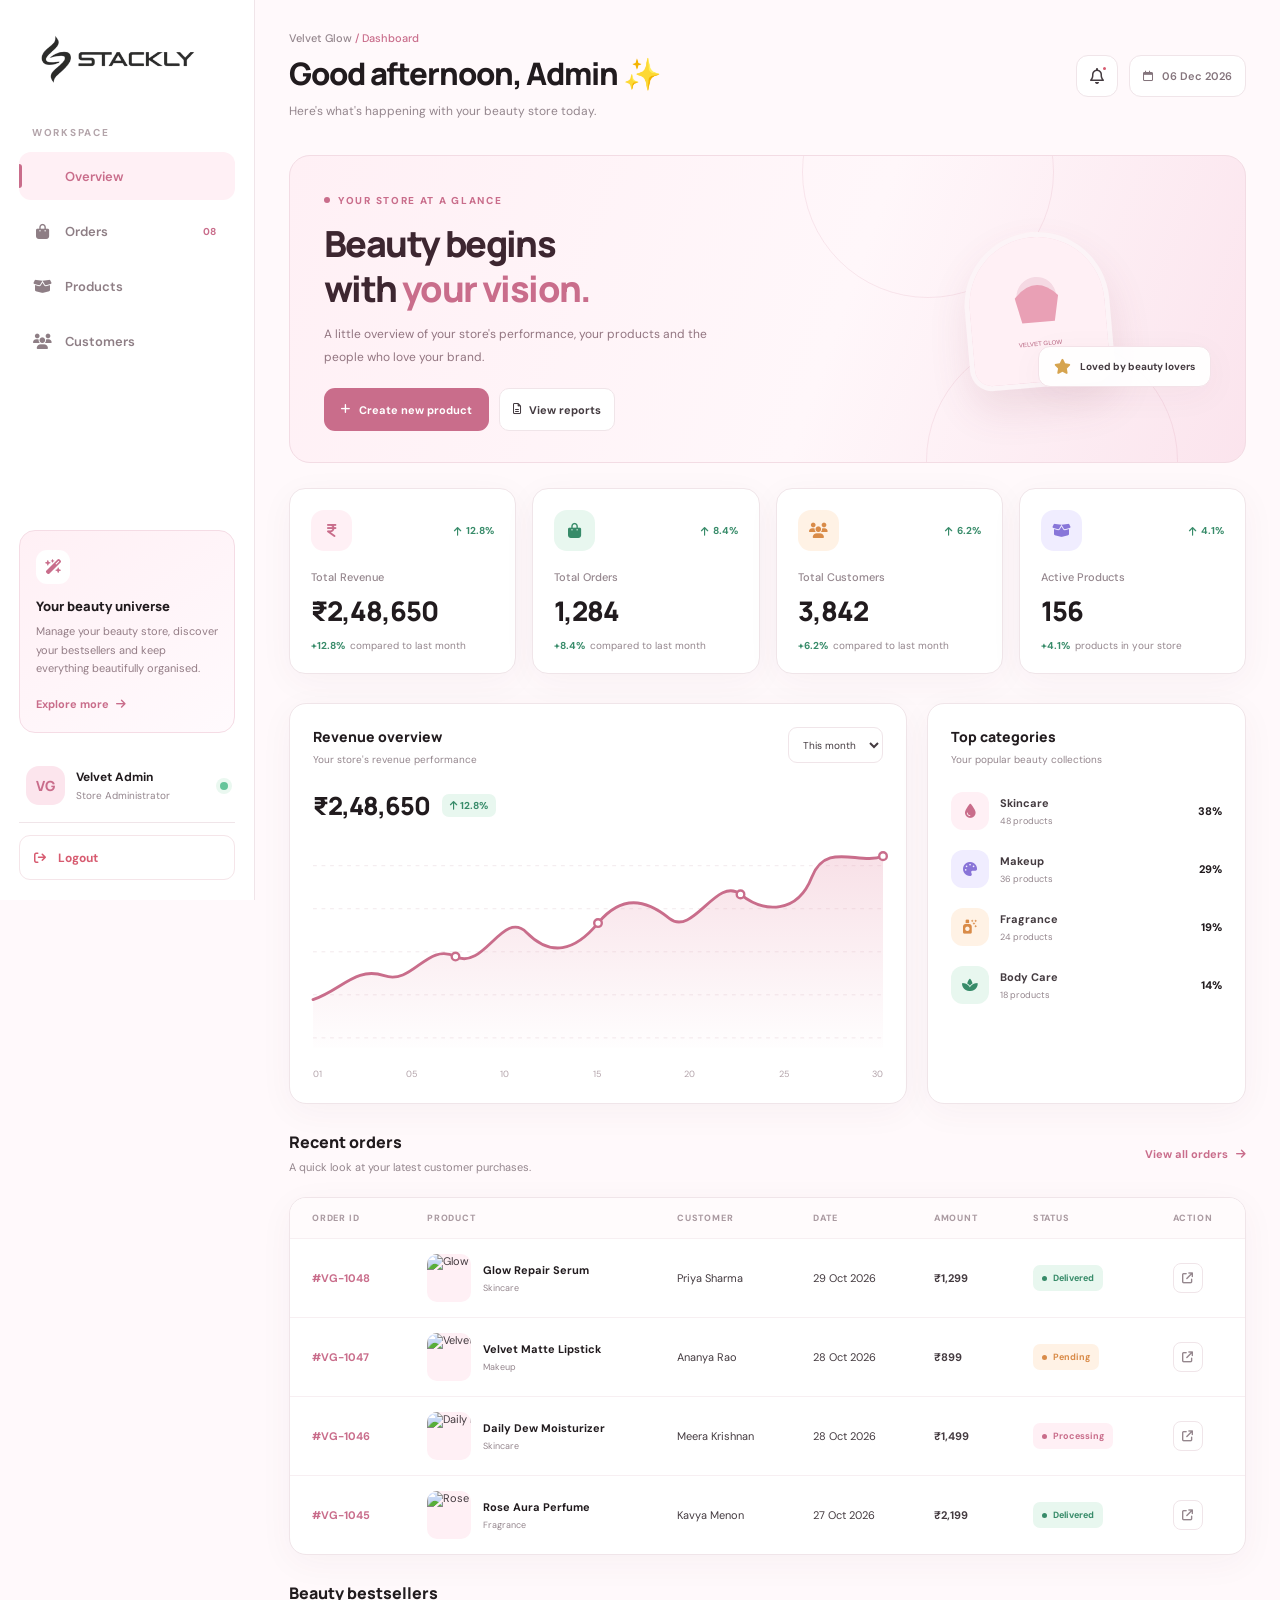
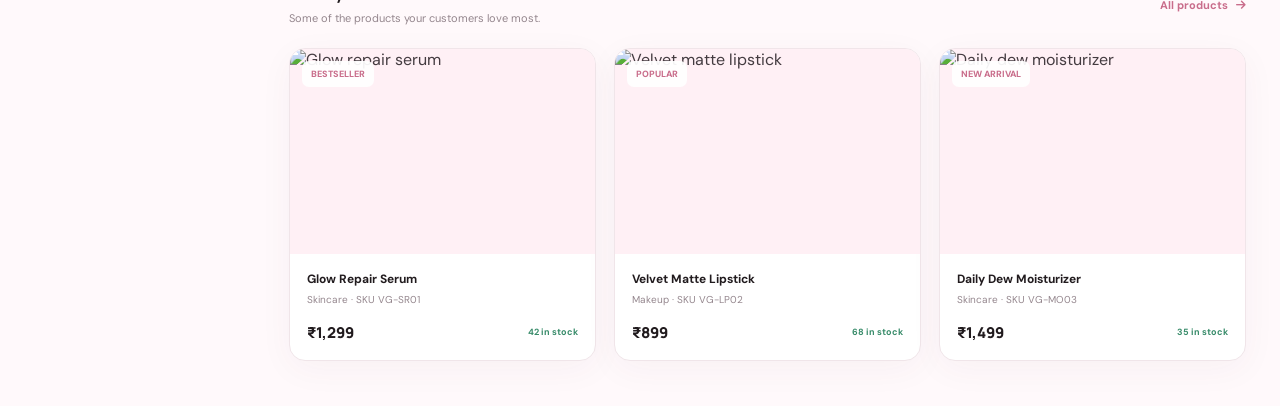
==== Admin-dashboard.html @ 03ae6c03 "add" ====
<!DOCTYPE html>
<html lang="en">
<head>
    <meta charset="UTF-8">
    <meta name="viewport" content="width=device-width, initial-scale=1.0">

    <title>Admin-Dashboard</title>

    <link rel="preconnect" href="https://fonts.googleapis.com">
    <link rel="preconnect" href="https://fonts.gstatic.com" crossorigin>

    <link href="https://fonts.googleapis.com/css2?family=DM+Sans:wght@400;500;600;700&family=Manrope:wght@400;500;600;700;800&display=swap" rel="stylesheet">

    <link rel="stylesheet"
          href="https://cdnjs.cloudflare.com/ajax/libs/font-awesome/6.7.2/css/all.min.css">

    <style>
        /* ========================================
           VELVET GLOW — ADMIN DASHBOARD
           Single File: HTML + CSS + JavaScript
        ======================================== */

        :root {
            --pink: #e9a0b5;
            --pink-dark: #c96d8b;
            --pink-light: #fff0f5;
            --pink-soft: #fce5ed;

            --black: #211b1e;
            --text: #443b40;
            --muted: #94868d;

            --white: #ffffff;
            --background: #fff9fb;
            --border: #f0e5e9;

            --green: #378b69;
            --green-light: #e8f7ef;

            --orange: #d98b48;
            --orange-light: #fff2e5;

            --red: #d75b70;
            --red-light: #fff0f2;

            --sidebar-width: 255px;

            --shadow:
                0 8px 35px rgba(92, 45, 63, 0.045);
        }

        * {
            margin: 0;
            padding: 0;
            box-sizing: border-box;
        }

        html {
            scroll-behavior: smooth;
        }

        body {
            font-family: "DM Sans", sans-serif;
            color: var(--text);
            background: var(--background);
            min-height: 100vh;
        }

        button,
        input,
        select {
            font: inherit;
        }

        button {
            cursor: pointer;
        }

        a {
            color: inherit;
            text-decoration: none;
        }

        button:focus-visible,
        a:focus-visible,
        input:focus-visible,
        select:focus-visible {
            outline: 2px solid var(--pink-dark);
            outline-offset: 3px;
        }

        img {
            max-width: 100%;
            display: block;
        }

        /* ========================================
           APP LAYOUT
        ======================================== */

        .app {
            min-height: 100vh;
        }

        /* ========================================
           SIDEBAR
        ======================================== */

        .sidebar {
            position: fixed;
            inset: 0 auto 0 0;

            width: var(--sidebar-width);

            background: var(--white);
            border-right: 1px solid var(--border);

            display: flex;
            flex-direction: column;

            padding: 29px 19px 20px;

            z-index: 100;

            transition: transform 0.3s ease;
        }

        .brand {
            display: flex;
            align-items: center;
            gap: 12px;

            padding: 0 9px;
            margin-bottom: 37px;
        }

        .brand-mark {
            width: 44px;
            height: 44px;

            display: grid;
            place-items: center;

            border-radius: 15px;

            background: var(--pink-light);
            color: var(--pink-dark);

            font-family: "Manrope", sans-serif;
            font-size: 27px;
            font-weight: 800;

            flex-shrink: 0;
        }

        .brand-name {
            display: block;

            color: var(--black);

            font-family: "Manrope", sans-serif;
            font-size: 16px;
            font-weight: 800;
            letter-spacing: 1.2px;
        }

        .brand-sub {
            display: block;

            margin-top: 4px;

            color: var(--muted);

            font-size: 9px;
            font-weight: 700;
            letter-spacing: 2.1px;
        }

        .sidebar-label {
            padding: 0 13px;
            margin-bottom: 13px;

            color: #b3a4aa;

            font-size: 10px;
            font-weight: 700;
            letter-spacing: 1.7px;
            text-transform: uppercase;
        }

        .sidebar-nav {
            display: flex;
            flex-direction: column;
            gap: 7px;
        }

        .nav-item {
            position: relative;

            width: 100%;
            min-height: 48px;

            display: flex;
            align-items: center;
            gap: 13px;

            padding: 0 14px;

            border: 0;
            border-radius: 12px;

            background: transparent;
            color: #8e7e85;

            text-align: left;
            font-size: 13px;
            font-weight: 600;

            transition:
                background 0.2s ease,
                color 0.2s ease,
                transform 0.2s ease;
        }

        .nav-item i {
            width: 19px;
            text-align: center;
            font-size: 15px;
        }

        .nav-item:hover {
            background: #fff7fa;
            color: var(--pink-dark);
        }

        .nav-item.active {
            background: var(--pink-light);
            color: var(--pink-dark);
        }

        .nav-item.active::before {
            content: "";

            position: absolute;
            left: 0;
            top: 12px;
            bottom: 12px;

            width: 3px;
            border-radius: 0 4px 4px 0;

            background: var(--pink-dark);
        }

        .nav-count {
            margin-left: auto;

            min-width: 23px;
            height: 23px;

            display: grid;
            place-items: center;

            border-radius: 7px;

            background: var(--white);
            color: var(--pink-dark);

            font-size: 10px;
            font-weight: 700;
        }

        .sidebar-divider {
            height: 1px;
            background: var(--border);

            margin: 22px 4px;
        }

        .sidebar-spacer {
            flex: 1;
            min-height: 25px;
        }

        .sidebar-promo {
            position: relative;
            overflow: hidden;

            padding: 19px 16px;

            border: 1px solid #f5dce5;
            border-radius: 16px;

            background:
                linear-gradient(145deg, #fff0f5, #fffafd);
        }

        .promo-icon {
            width: 34px;
            height: 34px;

            display: grid;
            place-items: center;

            margin-bottom: 13px;

            border-radius: 11px;

            background: var(--white);
            color: var(--pink-dark);

            font-size: 15px;
        }

        .sidebar-promo h3 {
            margin-bottom: 7px;

            color: var(--black);

            font-family: "Manrope", sans-serif;
            font-size: 13px;
            font-weight: 800;
        }

        .sidebar-promo p {
            margin-bottom: 14px;

            color: #947d86;

            font-size: 11px;
            line-height: 1.7;
        }

        .promo-link {
            display: inline-flex;
            align-items: center;
            gap: 7px;

            border: 0;
            background: transparent;

            color: var(--pink-dark);

            font-size: 11px;
            font-weight: 700;
        }

        .sidebar-bottom {
            padding-top: 18px;
        }

        .sidebar-user {
            display: flex;
            align-items: center;
            gap: 11px;

            padding: 15px 7px 17px;

            border-bottom: 1px solid var(--border);
            margin-bottom: 12px;
        }

        .avatar {
            width: 39px;
            height: 39px;

            display: grid;
            place-items: center;

            border-radius: 13px;

            background: var(--pink-soft);
            color: var(--pink-dark);

            font-family: "Manrope", sans-serif;
            font-size: 14px;
            font-weight: 800;

            flex-shrink: 0;
        }

        .user-info {
            min-width: 0;
        }

        .user-info strong {
            display: block;

            color: var(--black);

            font-size: 12px;
            font-weight: 700;
        }

        .user-info span {
            display: block;

            margin-top: 4px;

            color: var(--muted);
            font-size: 10px;
        }

        .user-status {
            width: 8px;
            height: 8px;

            margin-left: auto;

            border-radius: 50%;
            background: #65c49a;

            box-shadow: 0 0 0 4px #eaf8f0;
        }

        .logout-button {
            width: 100%;
            min-height: 45px;

            display: flex;
            align-items: center;
            gap: 12px;

            padding: 0 14px;

            border: 1px solid #f5e5e9;
            border-radius: 11px;

            background: var(--white);
            color: var(--red);

            font-size: 12px;
            font-weight: 700;

            transition: 0.2s ease;
        }

        .logout-button:hover {
            background: var(--red-light);
            border-color: #f4d5dd;
        }

        /* ========================================
           MAIN CONTENT
        ======================================== */

        .main {
            min-height: 100vh;
            margin-left: var(--sidebar-width);
            padding: 31px 34px 45px;
        }

        .topbar {
            display: flex;
            align-items: center;
            justify-content: space-between;
            gap: 20px;

            margin-bottom: 34px;
        }

        .topbar-left {
            display: flex;
            align-items: center;
            gap: 14px;
        }

        .mobile-menu-button {
            width: 41px;
            height: 41px;

            display: none;
            place-items: center;

            border: 1px solid var(--border);
            border-radius: 12px;

            background: var(--white);
            color: var(--black);
        }

        .breadcrumb {
            margin-bottom: 7px;

            color: var(--muted);

            font-size: 11px;
            font-weight: 500;
        }

        .breadcrumb span {
            color: var(--pink-dark);
        }

        .page-title {
            color: var(--black);

            font-family: "Manrope", sans-serif;
            font-size: clamp(23px, 2.5vw, 31px);
            font-weight: 800;
            letter-spacing: -1.1px;
        }

        .page-subtitle {
            margin-top: 7px;

            color: var(--muted);
            font-size: 12px;
            line-height: 1.7;
        }

        .topbar-actions {
            display: flex;
            align-items: center;
            gap: 11px;
        }

        .icon-button {
            position: relative;

            width: 42px;
            height: 42px;

            display: grid;
            place-items: center;

            border: 1px solid var(--border);
            border-radius: 12px;

            background: var(--white);
            color: var(--text);

            transition: 0.2s ease;
        }

        .icon-button:hover {
            border-color: var(--pink);
            color: var(--pink-dark);
        }

        .notification-dot {
            position: absolute;
            top: 9px;
            right: 9px;

            width: 7px;
            height: 7px;

            border: 2px solid var(--white);
            border-radius: 50%;

            background: var(--red);
        }

        .date-pill {
            min-height: 42px;

            display: flex;
            align-items: center;
            gap: 9px;

            padding: 0 13px;

            border: 1px solid var(--border);
            border-radius: 12px;

            background: var(--white);

            color: #84747c;
            font-size: 11px;
            font-weight: 600;
        }

        /* ========================================
           GENERIC COMPONENTS
        ======================================== */

        .section {
            display: none;
            animation: sectionEnter 0.3s ease;
        }

        .section.active {
            display: block;
        }

        @keyframes sectionEnter {
            from {
                opacity: 0;
                transform: translateY(8px);
            }

            to {
                opacity: 1;
                transform: translateY(0);
            }
        }

        .section-heading {
            display: flex;
            align-items: center;
            justify-content: space-between;
            gap: 15px;

            margin-bottom: 20px;
        }

        .section-heading h2 {
            color: var(--black);

            font-family: "Manrope", sans-serif;
            font-size: 16px;
            font-weight: 800;
        }

        .section-heading p {
            margin-top: 5px;

            color: var(--muted);
            font-size: 11px;
            line-height: 1.7;
        }

        .text-link {
            display: inline-flex;
            align-items: center;
            gap: 8px;

            padding: 8px 0;

            border: 0;
            background: transparent;

            color: var(--pink-dark);
            font-size: 11px;
            font-weight: 700;
        }

        .primary-button {
            min-height: 43px;

            display: inline-flex;
            align-items: center;
            justify-content: center;
            gap: 9px;

            padding: 0 17px;

            border: 0;
            border-radius: 11px;

            background: var(--pink-dark);
            color: var(--white);

            font-size: 11px;
            font-weight: 700;

            transition: 0.2s ease;
        }

        .primary-button:hover {
            background: #b95879;
            transform: translateY(-1px);
        }

        .secondary-button {
            min-height: 40px;

            display: inline-flex;
            align-items: center;
            justify-content: center;
            gap: 8px;

            padding: 0 13px;

            border: 1px solid var(--border);
            border-radius: 10px;

            background: var(--white);
            color: var(--text);

            font-size: 11px;
            font-weight: 700;
        }

        .secondary-button:hover {
            border-color: var(--pink);
            color: var(--pink-dark);
        }

        .card {
            min-width: 0;

            border: 1px solid var(--border);
            border-radius: 17px;

            background: var(--white);
            box-shadow: var(--shadow);
        }

        .card-padding {
            padding: 22px;
        }

        /* ========================================
           DASHBOARD WELCOME BANNER
        ======================================== */

        .welcome-banner {
            position: relative;
            overflow: hidden;

            display: grid;
            grid-template-columns: 1.2fr 0.8fr;
            align-items: center;
            gap: 20px;

            min-height: 220px;

            padding: 31px 34px;

            border: 1px solid #f3dce4;
            border-radius: 21px;

            background:
                linear-gradient(110deg, #fff0f5 0%, #fff7fa 57%, #fbe4ed 100%);

            margin-bottom: 25px;
        }

        .welcome-banner::before {
            content: "";

            position: absolute;
            top: -110px;
            right: 20%;

            width: 250px;
            height: 250px;

            border: 1px solid rgba(201, 109, 139, 0.13);
            border-radius: 50%;

            pointer-events: none;
        }

        .welcome-banner::after {
            content: "";

            position: absolute;
            bottom: -125px;
            right: 7%;

            width: 250px;
            height: 250px;

            border: 1px solid rgba(201, 109, 139, 0.13);
            border-radius: 50%;

            pointer-events: none;
        }

        .welcome-content {
            position: relative;
            z-index: 2;
        }

        .eyebrow {
            display: inline-flex;
            align-items: center;
            gap: 8px;

            margin-bottom: 14px;

            color: var(--pink-dark);

            font-size: 10px;
            font-weight: 800;
            letter-spacing: 1.7px;
            text-transform: uppercase;
        }

        .eyebrow-dot {
            width: 6px;
            height: 6px;

            border-radius: 50%;
            background: var(--pink-dark);
        }

        .welcome-content h2 {
            max-width: 440px;

            color: #3d2630;

            font-family: "Manrope", sans-serif;
            font-size: clamp(25px, 3vw, 36px);
            font-weight: 800;
            letter-spacing: -1.6px;
            line-height: 1.25;
        }

        .welcome-content h2 span {
            color: var(--pink-dark);
        }

        .welcome-content p {
            max-width: 420px;

            margin-top: 12px;

            color: #927580;
            font-size: 12px;
            line-height: 1.9;
        }

        .welcome-buttons {
            display: flex;
            flex-wrap: wrap;
            gap: 10px;

            margin-top: 20px;
        }

        .welcome-visual {
            position: relative;
            z-index: 1;

            display: flex;
            align-items: center;
            justify-content: center;

            min-width: 0;
            height: 170px;
        }

        .welcome-product {
            position: relative;

            width: 145px;
            height: 155px;

            display: grid;
            place-items: center;

            overflow: hidden;

            border: 5px solid rgba(255,255,255,0.72);
            border-radius: 75px 75px 23px 23px;

            background: #f6d7e2;

            transform: rotate(-5deg);
            box-shadow: 0 20px 40px rgba(143, 67, 93, 0.12);
        }

        .welcome-product img {
            width: 100%;
            height: 100%;
            object-fit: cover;
        }

        .floating-badge {
            position: absolute;
            right: 0;
            bottom: 7px;

            display: flex;
            align-items: center;
            gap: 9px;

            padding: 12px 15px;

            border: 1px solid #f3e2e8;
            border-radius: 12px;

            background: rgba(255,255,255,0.94);
            box-shadow: var(--shadow);

            color: var(--text);
            font-size: 10px;
            font-weight: 700;
        }

        .floating-badge i {
            color: #d6a44f;
            font-size: 15px;
        }

        /* ========================================
           STATISTICS
        ======================================== */

        .stats-grid {
            display: grid;
            grid-template-columns: repeat(4, minmax(0, 1fr));
            gap: 16px;

            margin-bottom: 29px;
        }

        .stat-card {
            min-width: 0;
            padding: 21px;

            border: 1px solid var(--border);
            border-radius: 16px;

            background: var(--white);
            box-shadow: var(--shadow);

            transition: transform 0.2s ease;
        }

        .stat-card:hover {
            transform: translateY(-3px);
        }

        .stat-top {
            display: flex;
            align-items: center;
            justify-content: space-between;
            gap: 8px;

            margin-bottom: 19px;
        }

        .stat-icon {
            width: 41px;
            height: 41px;

            display: grid;
            place-items: center;

            border-radius: 13px;

            font-size: 15px;
        }

        .stat-icon.pink {
            background: var(--pink-light);
            color: var(--pink-dark);
        }

        .stat-icon.green {
            background: var(--green-light);
            color: var(--green);
        }

        .stat-icon.orange {
            background: var(--orange-light);
            color: var(--orange);
        }

        .stat-icon.purple {
            background: #f0edff;
            color: #8876d9;
        }

        .stat-trend {
            display: inline-flex;
            align-items: center;
            gap: 4px;

            color: var(--green);

            font-size: 10px;
            font-weight: 700;
        }

        .stat-label {
            margin-bottom: 8px;

            color: var(--muted);
            font-size: 11px;
            font-weight: 500;
        }

        .stat-value {
            color: var(--black);

            font-family: "Manrope", sans-serif;
            font-size: clamp(20px, 2.2vw, 27px);
            font-weight: 800;
            letter-spacing: -1px;

            overflow-wrap: anywhere;
        }

        .stat-footer {
            display: flex;
            align-items: center;
            gap: 5px;

            margin-top: 10px;

            color: var(--muted);
            font-size: 10px;
        }

        .stat-footer strong {
            color: var(--green);
        }

        /* ========================================
           CONTENT GRID
        ======================================== */

        .content-grid {
            display: grid;
            grid-template-columns: minmax(0, 1.55fr) minmax(260px, 0.8fr);
            gap: 20px;

            margin-bottom: 27px;
        }

        .chart-card {
            padding: 23px;
        }

        .chart-heading {
            display: flex;
            align-items: flex-start;
            justify-content: space-between;
            gap: 12px;

            margin-bottom: 20px;
        }

        .chart-heading h3,
        .card-heading h3 {
            color: var(--black);

            font-family: "Manrope", sans-serif;
            font-size: 14px;
            font-weight: 800;
        }

        .chart-heading p,
        .card-heading p {
            margin-top: 6px;

            color: var(--muted);
            font-size: 10px;
            line-height: 1.6;
        }

        .select-control {
            max-width: 130px;
            min-height: 36px;

            padding: 0 10px;

            border: 1px solid var(--border);
            border-radius: 9px;

            background: var(--white);
            color: var(--text);

            font-size: 10px;
            cursor: pointer;
        }

        .chart-summary {
            display: flex;
            align-items: center;
            gap: 12px;

            margin-bottom: 14px;
        }

        .chart-summary strong {
            color: var(--black);

            font-family: "Manrope", sans-serif;
            font-size: 25px;
            font-weight: 800;
            letter-spacing: -1px;
        }

        .chart-summary span {
            padding: 5px 8px;

            border-radius: 7px;

            background: var(--green-light);
            color: var(--green);

            font-size: 10px;
            font-weight: 700;
        }

        .chart-area {
            position: relative;
            height: 220px;
            width: 100%;
        }

        .chart-area svg {
            width: 100%;
            height: 100%;
            overflow: visible;
        }

        .chart-grid-line {
            stroke: #f2e8ec;
            stroke-width: 1;
            stroke-dasharray: 4 5;
        }

        .chart-line {
            fill: none;
            stroke: var(--pink-dark);
            stroke-width: 3;
            stroke-linecap: round;
            stroke-linejoin: round;
        }

        .chart-area-fill {
            fill: url(#chartGradient);
        }

        .chart-point {
            fill: white;
            stroke: var(--pink-dark);
            stroke-width: 2.5;
        }

        .chart-labels {
            display: flex;
            justify-content: space-between;
            gap: 8px;

            margin-top: 11px;

            color: #b3a3aa;
            font-size: 9px;
        }

        /* ========================================
           CATEGORY BREAKDOWN
        ======================================== */

        .category-card {
            padding: 23px;
        }

        .category-list {
            display: flex;
            flex-direction: column;
            gap: 20px;

            margin-top: 24px;
        }

        .category-item {
            display: grid;
            grid-template-columns: 38px minmax(0, 1fr) auto;
            align-items: center;
            gap: 11px;
        }

        .category-icon {
            width: 38px;
            height: 38px;

            display: grid;
            place-items: center;

            border-radius: 12px;

            background: var(--pink-light);
            color: var(--pink-dark);

            font-size: 14px;
        }

        .category-icon.second {
            background: #f0edff;
            color: #8974d8;
        }

        .category-icon.third {
            background: var(--orange-light);
            color: var(--orange);
        }

        .category-icon.fourth {
            background: var(--green-light);
            color: var(--green);
        }

        .category-name {
            color: var(--text);
            font-size: 11px;
            font-weight: 700;
        }

        .category-meta {
            margin-top: 5px;

            color: var(--muted);
            font-size: 9px;
        }

        .category-value {
            color: var(--black);
            font-size: 11px;
            font-weight: 800;
        }

        /* ========================================
           TABLES
        ======================================== */

        .table-card {
            overflow: hidden;
            margin-bottom: 27px;
        }

        .table-header {
            display: flex;
            align-items: center;
            justify-content: space-between;
            gap: 15px;

            padding: 22px 23px;

            border-bottom: 1px solid var(--border);
        }

        .table-header h3 {
            color: var(--black);

            font-family: "Manrope", sans-serif;
            font-size: 14px;
            font-weight: 800;
        }

        .table-header p {
            margin-top: 5px;

            color: var(--muted);
            font-size: 10px;
        }

        .table-wrap {
            width: 100%;
            overflow-x: auto;
        }

        table {
            width: 100%;
            border-collapse: collapse;
            white-space: nowrap;
        }

        thead {
            background: #fffbfc;
        }

        th {
            padding: 14px 22px;

            color: #aa9aa1;

            text-align: left;
            text-transform: uppercase;
            letter-spacing: 0.8px;

            font-size: 9px;
            font-weight: 800;
        }

        td {
            padding: 15px 22px;

            border-top: 1px solid #f7eff2;

            color: var(--text);
            font-size: 11px;
        }

        tbody tr {
            transition: background 0.2s ease;
        }

        tbody tr:hover {
            background: #fffafd;
        }

        .product-cell {
            display: flex;
            align-items: center;
            gap: 12px;
        }

        .product-thumb {
            width: 44px;
            height: 48px;

            overflow: hidden;
            flex-shrink: 0;

            border-radius: 10px;

            background: var(--pink-light);
        }

        .product-thumb img {
            width: 100%;
            height: 100%;
            object-fit: cover;
        }

        .product-name {
            color: var(--black);
            font-size: 11px;
            font-weight: 700;
        }

        .product-category {
            margin-top: 5px;

            color: var(--muted);
            font-size: 9px;
        }

        .order-id {
            color: var(--pink-dark);
            font-weight: 700;
        }

        .status {
            display: inline-flex;
            align-items: center;
            gap: 6px;

            padding: 7px 9px;

            border-radius: 7px;

            font-size: 9px;
            font-weight: 700;
        }

        .status::before {
            content: "";

            width: 5px;
            height: 5px;

            border-radius: 50%;
            background: currentColor;
        }

        .status.delivered {
            background: var(--green-light);
            color: var(--green);
        }

        .status.pending {
            background: var(--orange-light);
            color: var(--orange);
        }

        .status.cancelled {
            background: var(--red-light);
            color: var(--red);
        }

        .status.processing {
            background: var(--pink-light);
            color: var(--pink-dark);
        }

        .table-action {
            width: 30px;
            height: 30px;

            display: grid;
            place-items: center;

            border: 1px solid var(--border);
            border-radius: 8px;

            background: var(--white);
            color: var(--muted);
        }

        .table-action:hover {
            color: var(--pink-dark);
            border-color: var(--pink);
        }

        /* ========================================
           PRODUCT GRID
        ======================================== */

        .product-grid {
            display: grid;
            grid-template-columns: repeat(3, minmax(0, 1fr));
            gap: 18px;
        }

        .product-card {
            overflow: hidden;

            border: 1px solid var(--border);
            border-radius: 16px;

            background: var(--white);
            box-shadow: var(--shadow);

            transition: transform 0.2s ease;
        }

        .product-card:hover {
            transform: translateY(-4px);
        }

        .product-image {
            position: relative;
            overflow: hidden;

            height: 205px;

            background: #fff0f5;
        }

        .product-image img {
            width: 100%;
            height: 100%;

            object-fit: cover;

            transition: transform 0.4s ease;
        }

        .product-card:hover .product-image img {
            transform: scale(1.05);
        }

        .product-tag {
            position: absolute;
            top: 12px;
            left: 12px;

            padding: 7px 9px;

            border-radius: 7px;

            background: rgba(255,255,255,0.93);
            color: var(--pink-dark);

            font-size: 9px;
            font-weight: 800;
        }

        .product-details {
            padding: 17px;
        }

        .product-details h3 {
            color: var(--black);
            font-size: 12px;
            font-weight: 700;
        }

        .product-details p {
            margin-top: 6px;

            color: var(--muted);
            font-size: 10px;
        }

        .product-bottom {
            display: flex;
            align-items: center;
            justify-content: space-between;
            gap: 8px;

            margin-top: 16px;
        }

        .product-price {
            color: var(--black);

            font-family: "Manrope", sans-serif;
            font-size: 15px;
            font-weight: 800;
        }

        .product-stock {
            color: var(--green);
            font-size: 9px;
            font-weight: 700;
        }

        /* ========================================
           SEARCH & FILTER
        ======================================== */

        .toolbar {
            display: flex;
            align-items: center;
            flex-wrap: wrap;
            gap: 11px;

            margin-bottom: 20px;
        }

        .search-box {
            flex: 1;
            min-width: 180px;
            max-width: 350px;

            display: flex;
            align-items: center;
            gap: 10px;

            min-height: 42px;
            padding: 0 13px;

            border: 1px solid var(--border);
            border-radius: 11px;

            background: var(--white);
            color: #b1a0a8;
        }

        .search-box input {
            width: 100%;
            min-width: 0;

            border: 0;
            outline: 0;

            background: transparent;
            color: var(--text);

            font-size: 11px;
        }

        .search-box input::placeholder {
            color: #b1a0a8;
        }

        /* ========================================
           CUSTOMERS
        ======================================== */

        .customer-avatar {
            width: 37px;
            height: 37px;

            display: grid;
            place-items: center;

            border-radius: 12px;

            background: var(--pink-light);
            color: var(--pink-dark);

            font-size: 12px;
            font-weight: 800;
        }

        .customer-name {
            color: var(--black);
            font-size: 11px;
            font-weight: 700;
        }

        .customer-email {
            margin-top: 4px;

            color: var(--muted);
            font-size: 9px;
        }

        /* ========================================
           SETTINGS
        ======================================== */

        .settings-grid {
            display: grid;
            grid-template-columns: minmax(0, 1fr) minmax(0, 1fr);
            gap: 20px;
        }

        .settings-card {
            padding: 24px;
        }

        .settings-card h3 {
            margin-bottom: 6px;

            color: var(--black);

            font-family: "Manrope", sans-serif;
            font-size: 14px;
            font-weight: 800;
        }

        .settings-card > p {
            margin-bottom: 22px;

            color: var(--muted);
            font-size: 11px;
            line-height: 1.7;
        }

        .form-group {
            margin-bottom: 17px;
        }

        .form-group label {
            display: block;

            margin-bottom: 8px;

            color: var(--text);
            font-size: 11px;
            font-weight: 700;
        }

        .form-control {
            width: 100%;
            min-height: 43px;

            padding: 0 12px;

            border: 1px solid var(--border);
            border-radius: 10px;

            outline: 0;

            background: #fffdfd;
            color: var(--text);

            font-size: 11px;
        }

        .form-control:focus {
            border-color: var(--pink);
        }

        .settings-note {
            display: flex;
            align-items: flex-start;
            gap: 12px;

            padding: 16px;

            border: 1px solid #f4dfe7;
            border-radius: 12px;

            background: var(--pink-light);
        }

        .settings-note i {
            margin-top: 2px;
            color: var(--pink-dark);
        }

        .settings-note p {
            color: #8f6e7a;
            font-size: 10px;
            line-height: 1.8;
        }

        /* ========================================
           EMPTY STATE
        ======================================== */

        .empty-state {
            display: none;

            padding: 35px 20px;

            color: var(--muted);
            text-align: center;

            font-size: 12px;
        }

        .empty-state i {
            display: block;

            margin-bottom: 12px;

            color: var(--pink-dark);
            font-size: 25px;
        }

        /* ========================================
           TOAST
        ======================================== */

        .toast {
            position: fixed;
            right: 24px;
            bottom: 24px;

            z-index: 500;

            display: flex;
            align-items: center;
            gap: 11px;

            max-width: calc(100% - 32px);
            padding: 15px 18px;

            border: 1px solid #f0dce4;
            border-radius: 13px;

            background: var(--white);
            color: var(--text);

            box-shadow: 0 15px 45px rgba(65, 34, 47, 0.12);

            font-size: 12px;
            font-weight: 600;

            opacity: 0;
            pointer-events: none;
            transform: translateY(12px);

            transition: 0.25s ease;
        }

        .toast.show {
            opacity: 1;
            transform: translateY(0);
        }

        .toast i {
            color: var(--green);
            font-size: 16px;
        }

        /* ========================================
           MOBILE OVERLAY
        ======================================== */

        .sidebar-overlay {
            position: fixed;
            inset: 0;

            z-index: 90;

            background: rgba(36, 22, 29, 0.35);

            opacity: 0;
            visibility: hidden;

            transition: 0.25s ease;
        }

        .sidebar-overlay.show {
            opacity: 1;
            visibility: visible;
        }

        /* ========================================
           RESPONSIVE
        ======================================== */

        @media (min-width: 1500px) {
            .main {
                padding-right: 48px;
                padding-left: 48px;
            }
        }

        @media (max-width: 1200px) {
            .main {
                padding-right: 25px;
                padding-left: 25px;
            }

            .stats-grid {
                grid-template-columns: repeat(2, minmax(0, 1fr));
            }

            .product-grid {
                grid-template-columns: repeat(2, minmax(0, 1fr));
            }

            .welcome-banner {
                padding: 26px;
            }
        }

        @media (max-width: 900px) {
            :root {
                --sidebar-width: 255px;
            }

            .sidebar {
                transform: translateX(-100%);
            }

            .sidebar.open {
                transform: translateX(0);
            }

            .main {
                margin-left: 0;
                padding: 25px;
            }

            .mobile-menu-button {
                display: grid;
            }

            .content-grid {
                grid-template-columns: 1fr;
            }

            .category-list {
                display: grid;
                grid-template-columns: repeat(2, minmax(0, 1fr));
                gap: 18px;
            }
        }

        @media (max-width: 600px) {
            .main {
                padding: 18px 14px 30px;
            }

            .topbar {
                align-items: flex-start;
                margin-bottom: 25px;
            }

            .topbar-actions {
                gap: 7px;
            }

            .topbar-actions .date-pill {
                display: none;
            }

            .page-title {
                font-size: 23px;
            }

            .page-subtitle {
                max-width: 220px;
                font-size: 11px;
            }

            .welcome-banner {
                grid-template-columns: 1fr;
                gap: 5px;

                padding: 25px 21px;
            }

            .welcome-content h2 {
                font-size: 28px;
            }

            .welcome-visual {
                height: 160px;
                margin-top: 6px;
            }

            .welcome-product {
                width: 120px;
                height: 135px;
            }

            .floating-badge {
                right: 4px;
            }

            .stats-grid {
                gap: 11px;
                margin-bottom: 23px;
            }

            .stat-card {
                padding: 15px;
            }

            .stat-top {
                margin-bottom: 14px;
            }

            .stat-icon {
                width: 36px;
                height: 36px;
            }

            .stat-trend {
                font-size: 9px;
            }

            .stat-value {
                font-size: 22px;
            }

            .stat-footer {
                font-size: 9px;
                line-height: 1.6;
            }

            .chart-card,
            .category-card {
                padding: 17px;
            }

            .chart-area {
                height: 180px;
            }

            .category-list {
                grid-template-columns: 1fr;
            }

            .table-header {
                padding: 18px;
            }

            th,
            td {
                padding: 13px 16px;
            }

            .product-grid {
                grid-template-columns: 1fr;
            }

            .product-image {
                height: 230px;
            }

            .settings-grid {
                grid-template-columns: 1fr;
            }

            .section-heading {
                align-items: flex-start;
            }

            .toolbar .primary-button {
                width: 100%;
            }

            .search-box {
                max-width: none;
            }

            .toast {
                right: 12px;
                bottom: 12px;
            }
        }

        @media (prefers-reduced-motion: reduce) {
            *,
            *::before,
            *::after {
                scroll-behavior: auto !important;
                animation-duration: 0.01ms !important;
                animation-iteration-count: 1 !important;
                transition-duration: 0.01ms !important;
            }
        }



        .brand-logo {
    width: 180px;
    height: 60px;
    object-fit: contain;
    object-position: left center;
    display: block;
}
    </style>
</head>

<body>

<div class="app">

    <!-- ========================================
         SIDEBAR
    ======================================== -->

    <aside class="sidebar" id="sidebar">

     <a href="index.html" class="brand" aria-label="Velvet Glow home">
    <img src="assets/logo2.webp" alt="Velvet Glow Logo" class="brand-logo">
</a>

        <p class="sidebar-label">Workspace</p>

        <nav class="sidebar-nav" aria-label="Main navigation">

            <button class="nav-item active"
                    type="button"
                    data-section="overview"
                    data-title="Dashboard">

                <i class="fa-solid fa-grid-2"></i>
                <span>Overview</span>

            </button>

            <button class="nav-item"
                    type="button"
                    data-section="orders"
                    data-title="Orders">

                <i class="fa-solid fa-bag-shopping"></i>
                <span>Orders</span>
                <span class="nav-count">08</span>

            </button>

            <button class="nav-item"
                    type="button"
                    data-section="products"
                    data-title="Products">

                <i class="fa-solid fa-box-open"></i>
                <span>Products</span>

            </button>

            <button class="nav-item"
                    type="button"
                    data-section="customers"
                    data-title="Customers">

                <i class="fa-solid fa-users"></i>
                <span>Customers</span>

            </button>

        </nav>

        

        <div class="sidebar-spacer"></div>

        <div class="sidebar-promo">

            <div class="promo-icon">
                <i class="fa-solid fa-wand-magic-sparkles"></i>
            </div>

            <h3>Your beauty universe</h3>

            <p>
                Manage your beauty store, discover your bestsellers
                and keep everything beautifully organised.
            </p>

            <!-- This link opens 404.html -->
            <a href="404.html" class="promo-link">
                Explore more
                <i class="fa-solid fa-arrow-right"></i>
            </a>

        </div>

        <div class="sidebar-bottom">

            <div class="sidebar-user">

                <div class="avatar">VG</div>

                <div class="user-info">
                    <strong>Velvet Admin</strong>
                    <span>Store Administrator</span>
                </div>

                <span class="user-status"></span>

            </div>

            <!-- LOGOUT ALWAYS OPENS 404.HTML -->
            <a href="404.html" class="logout-button">

                <i class="fa-solid fa-arrow-right-from-bracket"></i>
                <span>Logout</span>

            </a>

        </div>

    </aside>

    <div class="sidebar-overlay" id="sidebarOverlay"></div>


    <!-- ========================================
         MAIN CONTENT
    ======================================== -->

    <main class="main">

        <!-- TOPBAR -->

        <div class="topbar">

            <div class="topbar-left">

                <button class="mobile-menu-button"
                        id="mobileMenuButton"
                        type="button"
                        aria-label="Open sidebar"
                        aria-expanded="false">

                    <i class="fa-solid fa-bars"></i>

                </button>

                <div>

                    <p class="breadcrumb">
                        Velvet Glow
                        <span>/</span>
                        <span id="breadcrumbTitle">Dashboard</span>
                    </p>

                    <h1 class="page-title" id="pageTitle">
                        Good afternoon, Admin ✨
                    </h1>

                    <p class="page-subtitle" id="pageSubtitle">
                        Here's what's happening with your beauty store today.
                    </p>

                </div>

            </div>

            <div class="topbar-actions">

                <!-- Clicking this button opens 404.html -->
                <a href="404.html"
                   class="icon-button"
                   aria-label="Notifications">

                    <i class="fa-regular fa-bell"></i>
                    <span class="notification-dot"></span>

                </a>

                <div class="date-pill">
                    <i class="fa-regular fa-calendar"></i>
                    <span id="currentDate">Today</span>
                </div>

            </div>

        </div>


        <!-- ========================================
             SECTION 1: OVERVIEW
        ======================================== -->

        <section class="section active"
                 id="overview"
                 aria-label="Dashboard overview">

            <!-- Welcome banner -->

            <div class="welcome-banner">

                <div class="welcome-content">

                    <div class="eyebrow">
                        <span class="eyebrow-dot"></span>
                        YOUR STORE AT A GLANCE
                    </div>

                    <h2>
                        Beauty begins<br>
                        with <span>your vision.</span>
                    </h2>

                    <p>
                        A little overview of your store's performance,
                        your products and the people who love your brand.
                    </p>

                    <div class="welcome-buttons">

                        <!-- Opens 404.html -->
                        <a href="404.html" class="primary-button">
                            <i class="fa-solid fa-plus"></i>
                            Create new product
                        </a>

                        <!-- Opens 404.html -->
                        <a href="404.html" class="secondary-button">
                            <i class="fa-regular fa-file-lines"></i>
                            View reports
                        </a>

                    </div>

                </div>

                <div class="welcome-visual">

                    <div class="welcome-product">

                        <!-- Replace this image with your own asset -->
                        <img src="assets/images/hero-cosmetics.jpg"
                             alt="Velvet Glow cosmetics collection"
                             onerror="this.onerror=null;this.src='assets/images/product-serum.jpg';">

                    </div>

                    <div class="floating-badge">

                        <i class="fa-solid fa-star"></i>

                        <span>
                            Loved by beauty lovers
                        </span>

                    </div>

                </div>

            </div>


            <!-- Statistics -->

            <div class="stats-grid">

                <article class="stat-card">

                    <div class="stat-top">

                        <div class="stat-icon pink">
                            <i class="fa-solid fa-indian-rupee-sign"></i>
                        </div>

                        <span class="stat-trend">
                            <i class="fa-solid fa-arrow-up"></i>
                            12.8%
                        </span>

                    </div>

                    <p class="stat-label">Total Revenue</p>

                    <h2 class="stat-value">₹2,48,650</h2>

                    <p class="stat-footer">
                        <strong>+12.8%</strong>
                        compared to last month
                    </p>

                </article>


                <article class="stat-card">

                    <div class="stat-top">

                        <div class="stat-icon green">
                            <i class="fa-solid fa-bag-shopping"></i>
                        </div>

                        <span class="stat-trend">
                            <i class="fa-solid fa-arrow-up"></i>
                            8.4%
                        </span>

                    </div>

                    <p class="stat-label">Total Orders</p>

                    <h2 class="stat-value">1,284</h2>

                    <p class="stat-footer">
                        <strong>+8.4%</strong>
                        compared to last month
                    </p>

                </article>


                <article class="stat-card">

                    <div class="stat-top">

                        <div class="stat-icon orange">
                            <i class="fa-solid fa-users"></i>
                        </div>

                        <span class="stat-trend">
                            <i class="fa-solid fa-arrow-up"></i>
                            6.2%
                        </span>

                    </div>

                    <p class="stat-label">Total Customers</p>

                    <h2 class="stat-value">3,842</h2>

                    <p class="stat-footer">
                        <strong>+6.2%</strong>
                        compared to last month
                    </p>

                </article>


                <article class="stat-card">

                    <div class="stat-top">

                        <div class="stat-icon purple">
                            <i class="fa-solid fa-box-open"></i>
                        </div>

                        <span class="stat-trend">
                            <i class="fa-solid fa-arrow-up"></i>
                            4.1%
                        </span>

                    </div>

                    <p class="stat-label">Active Products</p>

                    <h2 class="stat-value">156</h2>

                    <p class="stat-footer">
                        <strong>+4.1%</strong>
                        products in your store
                    </p>

                </article>

            </div>


            <!-- Charts and categories -->

            <div class="content-grid">

                <article class="card chart-card">

                    <div class="chart-heading">

                        <div>
                            <h3>Revenue overview</h3>
                            <p>Your store's revenue performance</p>
                        </div>

                        <select class="select-control"
                                id="chartPeriod"
                                aria-label="Revenue chart period">

                            <option value="week">This week</option>
                            <option value="month" selected>This month</option>
                            <option value="year">This year</option>

                        </select>

                    </div>

                    <div class="chart-summary">
                        <strong id="chartRevenue">₹2,48,650</strong>
                        <span>
                            <i class="fa-solid fa-arrow-up"></i>
                            12.8%
                        </span>
                    </div>

                    <div class="chart-area">

                        <svg viewBox="0 0 600 230"
                             preserveAspectRatio="none"
                             role="img"
                             aria-label="Illustrative revenue chart">

                            <defs>

                                <linearGradient id="chartGradient"
                                                x1="0"
                                                y1="0"
                                                x2="0"
                                                y2="1">

                                    <stop offset="0%"
                                          stop-color="#e9a0b5"
                                          stop-opacity="0.32"/>

                                    <stop offset="100%"
                                          stop-color="#e9a0b5"
                                          stop-opacity="0.015"/>

                                </linearGradient>

                            </defs>

                            <line class="chart-grid-line"
                                  x1="0" y1="30" x2="600" y2="30"/>

                            <line class="chart-grid-line"
                                  x1="0" y1="75" x2="600" y2="75"/>

                            <line class="chart-grid-line"
                                  x1="0" y1="120" x2="600" y2="120"/>

                            <line class="chart-grid-line"
                                  x1="0" y1="165" x2="600" y2="165"/>

                            <line class="chart-grid-line"
                                  x1="0" y1="210" x2="600" y2="210"/>

                            <path class="chart-area-fill"
                                  id="chartAreaFill"
                                  d="M0 170
                                     C30 160 45 135 75 145
                                     S120 110 150 125
                                     S200 75 225 100
                                     S275 120 300 90
                                     S350 65 375 85
                                     S425 40 450 60
                                     S510 80 525 42
                                     S575 30 600 20
                                     L600 220 L0 220 Z"/>

                            <path class="chart-line"
                                  id="chartLine"
                                  d="M0 170
                                     C30 160 45 135 75 145
                                     S120 110 150 125
                                     S200 75 225 100
                                     S275 120 300 90
                                     S350 65 375 85
                                     S425 40 450 60
                                     S510 80 525 42
                                     S575 30 600 20"/>

                            <circle class="chart-point"
                                    cx="150" cy="125" r="4"/>

                            <circle class="chart-point"
                                    cx="300" cy="90" r="4"/>

                            <circle class="chart-point"
                                    cx="450" cy="60" r="4"/>

                            <circle class="chart-point"
                                    cx="600" cy="20" r="4"/>

                        </svg>

                    </div>

                    <div class="chart-labels" id="chartLabels">
                        <span>01</span>
                        <span>05</span>
                        <span>10</span>
                        <span>15</span>
                        <span>20</span>
                        <span>25</span>
                        <span>30</span>
                    </div>

                </article>


                <article class="card category-card">

                    <div class="card-heading">

                        <h3>Top categories</h3>

                        <p>Your popular beauty collections</p>

                    </div>

                    <div class="category-list">

                        <div class="category-item">

                            <div class="category-icon">
                                <i class="fa-solid fa-droplet"></i>
                            </div>

                            <div>
                                <p class="category-name">Skincare</p>
                                <p class="category-meta">48 products</p>
                            </div>

                            <span class="category-value">38%</span>

                        </div>


                        <div class="category-item">

                            <div class="category-icon second">
                                <i class="fa-solid fa-palette"></i>
                            </div>

                            <div>
                                <p class="category-name">Makeup</p>
                                <p class="category-meta">36 products</p>
                            </div>

                            <span class="category-value">29%</span>

                        </div>


                        <div class="category-item">

                            <div class="category-icon third">
                                <i class="fa-solid fa-spray-can-sparkles"></i>
                            </div>

                            <div>
                                <p class="category-name">Fragrance</p>
                                <p class="category-meta">24 products</p>
                            </div>

                            <span class="category-value">19%</span>

                        </div>


                        <div class="category-item">

                            <div class="category-icon fourth">
                                <i class="fa-solid fa-spa"></i>
                            </div>

                            <div>
                                <p class="category-name">Body Care</p>
                                <p class="category-meta">18 products</p>
                            </div>

                            <span class="category-value">14%</span>

                        </div>

                    </div>

                </article>

            </div>


            <!-- Recent orders -->

            <div class="section-heading">

                <div>
                    <h2>Recent orders</h2>
                    <p>A quick look at your latest customer purchases.</p>
                </div>

                <button class="text-link"
                        type="button"
                        data-go-section="orders">

                    View all orders
                    <i class="fa-solid fa-arrow-right"></i>

                </button>

            </div>


            <article class="card table-card">

                <div class="table-wrap">

                    <table>

                        <thead>
                            <tr>
                                <th>Order ID</th>
                                <th>Product</th>
                                <th>Customer</th>
                                <th>Date</th>
                                <th>Amount</th>
                                <th>Status</th>
                                <th>Action</th>
                            </tr>
                        </thead>

                        <tbody>

                            <tr>

                                <td class="order-id">#VG-1048</td>

                                <td>
                                    <div class="product-cell">

                                        <div class="product-thumb">
                                            <img src="assets/images/product-serum.jpg"
                                                 alt="Glow serum">
                                        </div>

                                        <div>
                                            <p class="product-name">Glow Repair Serum</p>
                                            <p class="product-category">Skincare</p>
                                        </div>

                                    </div>
                                </td>

                                <td>Priya Sharma</td>
                                <td>29 Oct 2026</td>
                                <td><strong>₹1,299</strong></td>
                                <td><span class="status delivered">Delivered</span></td>

                                <td>
                                    <a href="404.html"
                                       class="table-action"
                                       aria-label="View order">

                                        <i class="fa-solid fa-arrow-up-right-from-square"></i>

                                    </a>
                                </td>

                            </tr>


                            <tr>

                                <td class="order-id">#VG-1047</td>

                                <td>
                                    <div class="product-cell">

                                        <div class="product-thumb">
                                            <img src="assets/images/product-lipstick.jpg"
                                                 alt="Velvet lipstick">
                                        </div>

                                        <div>
                                            <p class="product-name">Velvet Matte Lipstick</p>
                                            <p class="product-category">Makeup</p>
                                        </div>

                                    </div>
                                </td>

                                <td>Ananya Rao</td>
                                <td>28 Oct 2026</td>
                                <td><strong>₹899</strong></td>
                                <td><span class="status pending">Pending</span></td>

                                <td>
                                    <a href="404.html"
                                       class="table-action"
                                       aria-label="View order">

                                        <i class="fa-solid fa-arrow-up-right-from-square"></i>

                                    </a>
                                </td>

                            </tr>


                            <tr>

                                <td class="order-id">#VG-1046</td>

                                <td>
                                    <div class="product-cell">

                                        <div class="product-thumb">
                                            <img src="assets/images/product-moisturizer.jpg"
                                                 alt="Daily moisturizer">
                                        </div>

                                        <div>
                                            <p class="product-name">Daily Dew Moisturizer</p>
                                            <p class="product-category">Skincare</p>
                                        </div>

                                    </div>
                                </td>

                                <td>Meera Krishnan</td>
                                <td>28 Oct 2026</td>
                                <td><strong>₹1,499</strong></td>
                                <td><span class="status processing">Processing</span></td>

                                <td>
                                    <a href="404.html"
                                       class="table-action"
                                       aria-label="View order">

                                        <i class="fa-solid fa-arrow-up-right-from-square"></i>

                                    </a>
                                </td>

                            </tr>


                            <tr>

                                <td class="order-id">#VG-1045</td>

                                <td>
                                    <div class="product-cell">

                                        <div class="product-thumb">
                                            <img src="assets/images/product-perfume.jpg"
                                                 alt="Rose perfume">
                                        </div>

                                        <div>
                                            <p class="product-name">Rose Aura Perfume</p>
                                            <p class="product-category">Fragrance</p>
                                        </div>

                                    </div>
                                </td>

                                <td>Kavya Menon</td>
                                <td>27 Oct 2026</td>
                                <td><strong>₹2,199</strong></td>
                                <td><span class="status delivered">Delivered</span></td>

                                <td>
                                    <a href="404.html"
                                       class="table-action"
                                       aria-label="View order">

                                        <i class="fa-solid fa-arrow-up-right-from-square"></i>

                                    </a>
                                </td>

                            </tr>

                        </tbody>

                    </table>

                </div>

            </article>


            <!-- Bestsellers -->

            <div class="section-heading">

                <div>
                    <h2>Beauty bestsellers</h2>
                    <p>Some of the products your customers love most.</p>
                </div>

                <button class="text-link"
                        type="button"
                        data-go-section="products">

                    All products
                    <i class="fa-solid fa-arrow-right"></i>

                </button>

            </div>


            <div class="product-grid">

                <article class="product-card">

                    <div class="product-image">

                        <img src="assets/images/product-serum.jpg"
                             alt="Glow repair serum">

                        <span class="product-tag">BESTSELLER</span>

                    </div>

                    <div class="product-details">

                        <h3>Glow Repair Serum</h3>

                        <p>Skincare · SKU VG-SR01</p>

                        <div class="product-bottom">

                            <span class="product-price">₹1,299</span>
                            <span class="product-stock">42 in stock</span>

                        </div>

                    </div>

                </article>


                <article class="product-card">

                    <div class="product-image">

                        <img src="assets/images/product-lipstick.jpg"
                             alt="Velvet matte lipstick">

                        <span class="product-tag">POPULAR</span>

                    </div>

                    <div class="product-details">

                        <h3>Velvet Matte Lipstick</h3>

                        <p>Makeup · SKU VG-LP02</p>

                        <div class="product-bottom">

                            <span class="product-price">₹899</span>
                            <span class="product-stock">68 in stock</span>

                        </div>

                    </div>

                </article>


                <article class="product-card">

                    <div class="product-image">

                        <img src="assets/images/product-moisturizer.jpg"
                             alt="Daily dew moisturizer">

                        <span class="product-tag">NEW ARRIVAL</span>

                    </div>

                    <div class="product-details">

                        <h3>Daily Dew Moisturizer</h3>

                        <p>Skincare · SKU VG-MO03</p>

                        <div class="product-bottom">

                            <span class="product-price">₹1,499</span>
                            <span class="product-stock">35 in stock</span>

                        </div>

                    </div>

                </article>

            </div>

        </section>


        <!-- ========================================
             SECTION 2: ORDERS
        ======================================== -->

        <section class="section"
                 id="orders"
                 aria-label="Orders management">

            <div class="section-heading">

                <div>
                    <h2>Order management</h2>
                    <p>Review and track your store orders.</p>
                </div>

                <a href="404.html" class="primary-button">
                    <i class="fa-solid fa-download"></i>
                    Export orders
                </a>

            </div>


            <div class="stats-grid">

                <article class="stat-card">

                    <div class="stat-top">
                        <div class="stat-icon pink">
                            <i class="fa-solid fa-bag-shopping"></i>
                        </div>
                    </div>

                    <p class="stat-label">All Orders</p>
                    <h2 class="stat-value">1,284</h2>
                    <p class="stat-footer">Orders received</p>

                </article>


                <article class="stat-card">

                    <div class="stat-top">
                        <div class="stat-icon orange">
                            <i class="fa-solid fa-clock"></i>
                        </div>
                    </div>

                    <p class="stat-label">Pending</p>
                    <h2 class="stat-value">08</h2>
                    <p class="stat-footer">Awaiting processing</p>

                </article>


                <article class="stat-card">

                    <div class="stat-top">
                        <div class="stat-icon green">
                            <i class="fa-solid fa-circle-check"></i>
                        </div>
                    </div>

                    <p class="stat-label">Delivered</p>
                    <h2 class="stat-value">1,142</h2>
                    <p class="stat-footer">Successfully completed</p>

                </article>


                <article class="stat-card">

                    <div class="stat-top">
                        <div class="stat-icon purple">
                            <i class="fa-solid fa-truck-fast"></i>
                        </div>
                    </div>

                    <p class="stat-label">Processing</p>
                    <h2 class="stat-value">24</h2>
                    <p class="stat-footer">Being prepared</p>

                </article>

            </div>


            <div class="toolbar">

                <label class="search-box">

                    <i class="fa-solid fa-magnifying-glass"></i>

                    <input type="search"
                           placeholder="Search orders or customers..."
                           data-table-search="ordersTable">

                </label>

                <select class="select-control"
                        id="orderStatusFilter"
                        aria-label="Filter orders by status">

                    <option value="all">All statuses</option>
                    <option value="delivered">Delivered</option>
                    <option value="pending">Pending</option>
                    <option value="processing">Processing</option>
                    <option value="cancelled">Cancelled</option>

                </select>

            </div>


            <article class="card table-card">

                <div class="table-wrap">

                    <table id="ordersTable">

                        <thead>
                            <tr>
                                <th>Order ID</th>
                                <th>Product</th>
                                <th>Customer</th>
                                <th>Date</th>
                                <th>Amount</th>
                                <th>Status</th>
                                <th>Action</th>
                            </tr>
                        </thead>

                        <tbody>

                            <tr data-status="delivered">

                                <td class="order-id">#VG-1048</td>

                                <td>
                                    <div class="product-cell">
                                        <div class="product-thumb">
                                            <img src="assets/images/product-serum.jpg"
                                                 alt="Glow serum">
                                        </div>
                                        <div>
                                            <p class="product-name">Glow Repair Serum</p>
                                            <p class="product-category">Skincare</p>
                                        </div>
                                    </div>
                                </td>

                                <td>Priya Sharma</td>
                                <td>29 Oct 2026</td>
                                <td><strong>₹1,299</strong></td>
                                <td><span class="status delivered">Delivered</span></td>

                                <td>
                                    <a href="404.html" class="table-action" aria-label="View order">
                                        <i class="fa-solid fa-arrow-up-right-from-square"></i>
                                    </a>
                                </td>

                            </tr>


                            <tr data-status="pending">

                                <td class="order-id">#VG-1047</td>

                                <td>
                                    <div class="product-cell">
                                        <div class="product-thumb">
                                            <img src="assets/images/product-lipstick.jpg"
                                                 alt="Matte lipstick">
                                        </div>
                                        <div>
                                            <p class="product-name">Velvet Matte Lipstick</p>
                                            <p class="product-category">Makeup</p>
                                        </div>
                                    </div>
                                </td>

                                <td>Ananya Rao</td>
                                <td>28 Oct 2026</td>
                                <td><strong>₹899</strong></td>
                                <td><span class="status pending">Pending</span></td>

                                <td>
                                    <a href="404.html" class="table-action" aria-label="View order">
                                        <i class="fa-solid fa-arrow-up-right-from-square"></i>
                                    </a>
                                </td>

                            </tr>


                            <tr data-status="processing">

                                <td class="order-id">#VG-1046</td>

                                <td>
                                    <div class="product-cell">
                                        <div class="product-thumb">
                                            <img src="assets/images/product-moisturizer.jpg"
                                                 alt="Moisturizer">
                                        </div>
                                        <div>
                                            <p class="product-name">Daily Dew Moisturizer</p>
                                            <p class="product-category">Skincare</p>
                                        </div>
                                    </div>
                                </td>

                                <td>Meera Krishnan</td>
                                <td>28 Oct 2026</td>
                                <td><strong>₹1,499</strong></td>
                                <td><span class="status processing">Processing</span></td>

                                <td>
                                    <a href="404.html" class="table-action" aria-label="View order">
                                        <i class="fa-solid fa-arrow-up-right-from-square"></i>
                                    </a>
                                </td>

                            </tr>


                            <tr data-status="delivered">

                                <td class="order-id">#VG-1045</td>

                                <td>
                                    <div class="product-cell">
                                        <div class="product-thumb">
                                            <img src="assets/images/product-perfume.jpg"
                                                 alt="Rose perfume">
                                        </div>
                                        <div>
                                            <p class="product-name">Rose Aura Perfume</p>
                                            <p class="product-category">Fragrance</p>
                                        </div>
                                    </div>
                                </td>

                                <td>Kavya Menon</td>
                                <td>27 Oct 2026</td>
                                <td><strong>₹2,199</strong></td>
                                <td><span class="status delivered">Delivered</span></td>

                                <td>
                                    <a href="404.html" class="table-action" aria-label="View order">
                                        <i class="fa-solid fa-arrow-up-right-from-square"></i>
                                    </a>
                                </td>

                            </tr>


                            <tr data-status="cancelled">

                                <td class="order-id">#VG-1044</td>

                                <td>
                                    <div class="product-cell">
                                        <div class="product-thumb">
                                            <img src="assets/images/product-cleanser.jpg"
                                                 alt="Facial cleanser">
                                        </div>
                                        <div>
                                            <p class="product-name">Gentle Face Cleanser</p>
                                            <p class="product-category">Skincare</p>
                                        </div>
                                    </div>
                                </td>

                                <td>Divya Kumar</td>
                                <td>26 Oct 2026</td>
                                <td><strong>₹749</strong></td>
                                <td><span class="status cancelled">Cancelled</span></td>

                                <td>
                                    <a href="404.html" class="table-action" aria-label="View order">
                                        <i class="fa-solid fa-arrow-up-right-from-square"></i>
                                    </a>
                                </td>

                            </tr>

                        </tbody>

                    </table>

                    <div class="empty-state" id="ordersEmpty">
                        <i class="fa-regular fa-face-frown"></i>
                        No matching orders found.
                    </div>

                </div>

            </article>

        </section>


        <!-- ========================================
             SECTION 3: PRODUCTS
        ======================================== -->

        <section class="section"
                 id="products"
                 aria-label="Product management">

            <div class="section-heading">

                <div>
                    <h2>Product collection</h2>
                    <p>Manage the beauty products displayed in your store.</p>
                </div>

                <a href="404.html" class="primary-button">
                    <i class="fa-solid fa-plus"></i>
                    Add product
                </a>

            </div>


            <div class="stats-grid">

                <article class="stat-card">
                    <div class="stat-top">
                        <div class="stat-icon pink">
                            <i class="fa-solid fa-box"></i>
                        </div>
                    </div>
                    <p class="stat-label">Total Products</p>
                    <h2 class="stat-value">156</h2>
                    <p class="stat-footer">Across all categories</p>
                </article>

                <article class="stat-card">
                    <div class="stat-top">
                        <div class="stat-icon green">
                            <i class="fa-solid fa-circle-check"></i>
                        </div>
                    </div>
                    <p class="stat-label">In Stock</p>
                    <h2 class="stat-value">142</h2>
                    <p class="stat-footer">Available for sale</p>
                </article>

                <article class="stat-card">
                    <div class="stat-top">
                        <div class="stat-icon orange">
                            <i class="fa-solid fa-triangle-exclamation"></i>
                        </div>
                    </div>
                    <p class="stat-label">Low Stock</p>
                    <h2 class="stat-value">09</h2>
                    <p class="stat-footer">Restocking recommended</p>
                </article>

                <article class="stat-card">
                    <div class="stat-top">
                        <div class="stat-icon purple">
                            <i class="fa-solid fa-heart"></i>
                        </div>
                    </div>
                    <p class="stat-label">Bestsellers</p>
                    <h2 class="stat-value">18</h2>
                    <p class="stat-footer">Customer favourites</p>
                </article>

            </div>


            <div class="toolbar">

                <label class="search-box">

                    <i class="fa-solid fa-magnifying-glass"></i>

                    <input type="search"
                           placeholder="Search products..."
                           data-product-search>

                </label>

                <select class="select-control"
                        id="productCategoryFilter"
                        aria-label="Filter products by category">

                    <option value="all">All categories</option>
                    <option value="skincare">Skincare</option>
                    <option value="makeup">Makeup</option>
                    <option value="fragrance">Fragrance</option>
                    <option value="body-care">Body Care</option>

                </select>

            </div>


            <div class="product-grid" id="productGrid">

                <article class="product-card" data-category="skincare">

                    <div class="product-image">
                        <img src="assets/images/product-serum.jpg"
                             alt="Glow repair serum">
                        <span class="product-tag">BESTSELLER</span>
                    </div>

                    <div class="product-details">
                        <h3>Glow Repair Serum</h3>
                        <p>Skincare · SKU VG-SR01</p>
                        <div class="product-bottom">
                            <span class="product-price">₹1,299</span>
                            <span class="product-stock">42 in stock</span>
                        </div>
                    </div>

                </article>


                <article class="product-card" data-category="makeup">

                    <div class="product-image">
                        <img src="assets/images/product-lipstick.jpg"
                             alt="Velvet matte lipstick">
                        <span class="product-tag">POPULAR</span>
                    </div>

                    <div class="product-details">
                        <h3>Velvet Matte Lipstick</h3>
                        <p>Makeup · SKU VG-LP02</p>
                        <div class="product-bottom">
                            <span class="product-price">₹899</span>
                            <span class="product-stock">68 in stock</span>
                        </div>
                    </div>

                </article>


                <article class="product-card" data-category="skincare">

                    <div class="product-image">
                        <img src="assets/images/product-moisturizer.jpg"
                             alt="Daily dew moisturizer">
                        <span class="product-tag">NEW ARRIVAL</span>
                    </div>

                    <div class="product-details">
                        <h3>Daily Dew Moisturizer</h3>
                        <p>Skincare · SKU VG-MO03</p>
                        <div class="product-bottom">
                            <span class="product-price">₹1,499</span>
                            <span class="product-stock">35 in stock</span>
                        </div>
                    </div>

                </article>


                <article class="product-card" data-category="fragrance">

                    <div class="product-image">
                        <img src="assets/images/product-perfume.jpg"
                             alt="Rose aura perfume">
                        <span class="product-tag">SIGNATURE</span>
                    </div>

                    <div class="product-details">
                        <h3>Rose Aura Perfume</h3>
                        <p>Fragrance · SKU VG-PR04</p>
                        <div class="product-bottom">
                            <span class="product-price">₹2,199</span>
                            <span class="product-stock">26 in stock</span>
                        </div>
                    </div>

                </article>


                <article class="product-card" data-category="skincare">

                    <div class="product-image">
                        <img src="assets/images/product-cleanser.jpg"
                             alt="Gentle face cleanser">
                        <span class="product-tag">DAILY ESSENTIAL</span>
                    </div>

                    <div class="product-details">
                        <h3>Gentle Face Cleanser</h3>
                        <p>Skincare · SKU VG-CL05</p>
                        <div class="product-bottom">
                            <span class="product-price">₹749</span>
                            <span class="product-stock">54 in stock</span>
                        </div>
                    </div>

                </article>


                <article class="product-card" data-category="body-care">

                    <div class="product-image">
                        <img src="assets/images/product-bodycare.jpg"
                             alt="Velvet body lotion">
                        <span class="product-tag">SOFT GLOW</span>
                    </div>

                    <div class="product-details">
                        <h3>Velvet Body Lotion</h3>
                        <p>Body Care · SKU VG-BC06</p>
                        <div class="product-bottom">
                            <span class="product-price">₹999</span>
                            <span class="product-stock">31 in stock</span>
                        </div>
                    </div>

                </article>

            </div>

            <div class="empty-state card" id="productsEmpty">
                <i class="fa-solid fa-box-open"></i>
                No matching products found.
            </div>

        </section>


        <!-- ========================================
             SECTION 4: CUSTOMERS
        ======================================== -->

        <section class="section"
                 id="customers"
                 aria-label="Customer management">

            <div class="section-heading">

                <div>
                    <h2>Your beauty community</h2>
                    <p>Explore your customer list and order activity.</p>
                </div>

                <a href="404.html" class="primary-button">
                    <i class="fa-solid fa-user-plus"></i>
                    Add customer
                </a>

            </div>


            <div class="stats-grid">

                <article class="stat-card">
                    <div class="stat-top">
                        <div class="stat-icon pink">
                            <i class="fa-solid fa-users"></i>
                        </div>
                    </div>
                    <p class="stat-label">Total Customers</p>
                    <h2 class="stat-value">3,842</h2>
                    <p class="stat-footer">All registered customers</p>
                </article>

                <article class="stat-card">
                    <div class="stat-top">
                        <div class="stat-icon green">
                            <i class="fa-solid fa-user-check"></i>
                        </div>
                    </div>
                    <p class="stat-label">Active Customers</p>
                    <h2 class="stat-value">2,914</h2>
                    <p class="stat-footer">Recently active</p>
                </article>

                <article class="stat-card">
                    <div class="stat-top">
                        <div class="stat-icon orange">
                            <i class="fa-solid fa-heart"></i>
                        </div>
                    </div>
                    <p class="stat-label">Repeat Customers</p>
                    <h2 class="stat-value">1,248</h2>
                    <p class="stat-footer">Returning customers</p>
                </article>

                <article class="stat-card">
                    <div class="stat-top">
                        <div class="stat-icon purple">
                            <i class="fa-solid fa-star"></i>
                        </div>
                    </div>
                    <p class="stat-label">Average Rating</p>
                    <h2 class="stat-value">4.8/5</h2>
                    <p class="stat-footer">Customer satisfaction</p>
                </article>

            </div>


            <div class="toolbar">

                <label class="search-box">

                    <i class="fa-solid fa-magnifying-glass"></i>

                    <input type="search"
                           placeholder="Search customer name or email..."
                           data-table-search="customersTable">

                </label>

            </div>


            <article class="card table-card">

                <div class="table-header">

                    <div>
                        <h3>Customer directory</h3>
                        <p>Sample customer information for the dashboard.</p>
                    </div>

                    <span class="status processing">Sample data</span>

                </div>

                <div class="table-wrap">

                    <table id="customersTable">

                        <thead>
                            <tr>
                                <th>Customer</th>
                                <th>Customer ID</th>
                                <th>Orders</th>
                                <th>Total Spent</th>
                                <th>Joined</th>
                                <th>Action</th>
                            </tr>
                        </thead>

                        <tbody>

                            <tr>

                                <td>
                                    <div class="product-cell">
                                        <div class="customer-avatar">PS</div>
                                        <div>
                                            <p class="customer-name">Priya Sharma</p>
                                            <p class="customer-email">priya@example.com</p>
                                        </div>
                                    </div>
                                </td>

                                <td>VG-C001</td>
                                <td>18</td>
                                <td><strong>₹18,450</strong></td>
                                <td>Jan 2026</td>

                                <td>
                                    <a href="404.html" class="table-action" aria-label="View customer">
                                        <i class="fa-solid fa-arrow-up-right-from-square"></i>
                                    </a>
                                </td>

                            </tr>


                            <tr>

                                <td>
                                    <div class="product-cell">
                                        <div class="customer-avatar">AR</div>
                                        <div>
                                            <p class="customer-name">Ananya Rao</p>
                                            <p class="customer-email">ananya@example.com</p>
                                        </div>
                                    </div>
                                </td>

                                <td>VG-C002</td>
                                <td>12</td>
                                <td><strong>₹12,780</strong></td>
                                <td>Feb 2026</td>

                                <td>
                                    <a href="404.html" class="table-action" aria-label="View customer">
                                        <i class="fa-solid fa-arrow-up-right-from-square"></i>
                                    </a>
                                </td>

                            </tr>


                            <tr>

                                <td>
                                    <div class="product-cell">
                                        <div class="customer-avatar">MK</div>
                                        <div>
                                            <p class="customer-name">Meera Krishnan</p>
                                            <p class="customer-email">meera@example.com</p>
                                        </div>
                                    </div>
                                </td>

                                <td>VG-C003</td>
                                <td>9</td>
                                <td><strong>₹9,620</strong></td>
                                <td>Mar 2026</td>

                                <td>
                                    <a href="404.html" class="table-action" aria-label="View customer">
                                        <i class="fa-solid fa-arrow-up-right-from-square"></i>
                                    </a>
                                </td>

                            </tr>


                            <tr>

                                <td>
                                    <div class="product-cell">
                                        <div class="customer-avatar">KM</div>
                                        <div>
                                            <p class="customer-name">Kavya Menon</p>
                                            <p class="customer-email">kavya@example.com</p>
                                        </div>
                                    </div>
                                </td>

                                <td>VG-C004</td>
                                <td>15</td>
                                <td><strong>₹21,300</strong></td>
                                <td>Feb 2026</td>

                                <td>
                                    <a href="404.html" class="table-action" aria-label="View customer">
                                        <i class="fa-solid fa-arrow-up-right-from-square"></i>
                                    </a>
                                </td>

                            </tr>


                            <tr>

                                <td>
                                    <div class="product-cell">
                                        <div class="customer-avatar">DK</div>
                                        <div>
                                            <p class="customer-name">Divya Kumar</p>
                                            <p class="customer-email">divya@example.com</p>
                                        </div>
                                    </div>
                                </td>

                                <td>VG-C005</td>
                                <td>6</td>
                                <td><strong>₹6,450</strong></td>
                                <td>Apr 2026</td>

                                <td>
                                    <a href="404.html" class="table-action" aria-label="View customer">
                                        <i class="fa-solid fa-arrow-up-right-from-square"></i>
                                    </a>
                                </td>

                            </tr>

                        </tbody>

                    </table>

                    <div class="empty-state" id="customersEmpty">
                        <i class="fa-solid fa-users"></i>
                        No matching customers found.
                    </div>

                </div>

            </article>

        </section>


        <!-- ========================================
             SECTION 5: SETTINGS
        ======================================== -->

        <section class="section"
                 id="settings"
                 aria-label="Dashboard settings">

            <div class="section-heading">

                <div>
                    <h2>Store settings</h2>
                    <p>View your store preferences and administrator details.</p>
                </div>

            </div>


            <div class="settings-grid">

                <article class="card settings-card">

                    <h3>Store information</h3>

                    <p>
                        These are sample display fields.
                        This static dashboard does not save changes.
                    </p>

                    <form id="settingsForm">

                        <div class="form-group">

                            <label for="storeName">Store name</label>

                            <input class="form-control"
                                   id="storeName"
                                   type="text"
                                   value="VELVET GLOW">

                        </div>


                        <div class="form-group">

                            <label for="storeEmail">Store email</label>

                            <input class="form-control"
                                   id="storeEmail"
                                   type="email"
                                   value="hello@velvetglow.example">

                        </div>


                        <div class="form-group">

                            <label for="storeCurrency">Display currency</label>

                            <select class="form-control" id="storeCurrency">

                                <option selected>INR — Indian Rupee</option>
                                <option>USD — US Dollar</option>
                                <option>GBP — British Pound</option>

                            </select>

                        </div>


                        <div class="form-group">

                            <label for="storeCategory">Store category</label>

                            <select class="form-control" id="storeCategory">

                                <option selected>Beauty & Cosmetics</option>
                                <option>Skincare</option>
                                <option>Makeup</option>
                                <option>Fragrance</option>

                            </select>

                        </div>


                        <!-- Form submission does not save anything -->
                        <button type="submit" class="primary-button">
                            <i class="fa-solid fa-floppy-disk"></i>
                            Preview changes
                        </button>

                    </form>

                </article>


                <article class="card settings-card">

                    <h3>Administrator profile</h3>

                    <p>
                        Demo administrator information for the current dashboard.
                    </p>

                    <div class="form-group">

                        <label for="adminName">Administrator name</label>

                        <input class="form-control"
                               id="adminName"
                               type="text"
                               value="Velvet Admin">

                    </div>


                    <div class="form-group">

                        <label for="adminRole">Role</label>

                        <input class="form-control"
                               id="adminRole"
                               type="text"
                               value="Store Administrator"
                               readonly>

                    </div>


                    <div class="form-group">

                        <label for="adminAccess">Dashboard access</label>

                        <input class="form-control"
                               id="adminAccess"
                               type="text"
                               value="Demo / Static mode"
                               readonly>

                    </div>


                    <div class="settings-note">

                        <i class="fa-solid fa-circle-info"></i>

                        <p>
                            This dashboard is a static frontend demo.
                            Form values are not saved to browser storage,
                            a database or a server. Refreshing the page
                            restores the original sample values.
                        </p>

                    </div>

                </article>

            </div>

        </section>

    </main>

</div>


<!-- Toast notification -->

<div class="toast" id="toast" role="status" aria-live="polite">

    <i class="fa-solid fa-circle-check"></i>

    <span id="toastMessage">Done</span>

</div>


<script>
    /* ========================================
       VELVET GLOW — JAVASCRIPT
       No LocalStorage
       No SessionStorage
       No IndexedDB
       No API / Fetch
    ======================================== */

    document.addEventListener("DOMContentLoaded", function () {

        const sidebar = document.getElementById("sidebar");

        const overlay = document.getElementById("sidebarOverlay");

        const mobileMenuButton =
            document.getElementById("mobileMenuButton");

        const navItems =
            document.querySelectorAll(".nav-item[data-section]");

        const sections =
            document.querySelectorAll(".section");

        const pageTitle =
            document.getElementById("pageTitle");

        const pageSubtitle =
            document.getElementById("pageSubtitle");

        const breadcrumbTitle =
            document.getElementById("breadcrumbTitle");

        const toast =
            document.getElementById("toast");

        const toastMessage =
            document.getElementById("toastMessage");

        let toastTimer;


        /* ========================================
           DATE
        ======================================== */

        const currentDate =
            document.getElementById("currentDate");

        const now = new Date();

        currentDate.textContent = now.toLocaleDateString("en-IN", {
            day: "2-digit",
            month: "short",
            year: "numeric"
        });


        /* ========================================
           TOAST MESSAGE
        ======================================== */

        function showToast(message) {

            toastMessage.textContent = message;

            toast.classList.add("show");

            clearTimeout(toastTimer);

            toastTimer = setTimeout(function () {

                toast.classList.remove("show");

            }, 2600);

        }


        /* ========================================
           SIDEBAR NAVIGATION

           Sidebar click:
           - Changes only the main content
           - Does not navigate to another page
           - Does not save state in LocalStorage
        ======================================== */

        const pageDetails = {

            overview: {
                title: "Good afternoon, Admin ✨",
                subtitle:
                    "Here's what's happening with your beauty store today."
            },

            orders: {
                title: "Order management",
                subtitle:
                    "Review your orders and explore their current statuses."
            },

            products: {
                title: "Product collection",
                subtitle:
                    "Manage the products featured in your beauty store."
            },

            customers: {
                title: "Your beauty community",
                subtitle:
                    "Explore your customer list and order activity."
            },

            settings: {
                title: "Store settings",
                subtitle:
                    "View your store preferences and administrator details."
            }

        };


        function showSection(sectionId) {

            const targetSection =
                document.getElementById(sectionId);

            if (!targetSection) {
                return;
            }

            /* Hide all sections */

            sections.forEach(function (section) {

                section.classList.remove("active");

            });


            /* Show the selected section */

            targetSection.classList.add("active");


            /* Update active sidebar item */

            navItems.forEach(function (item) {

                const isActive =
                    item.dataset.section === sectionId;

                item.classList.toggle("active", isActive);

                if (isActive) {

                    item.setAttribute("aria-current", "page");

                } else {

                    item.removeAttribute("aria-current");

                }

            });


            /* Update page heading */

            const details = pageDetails[sectionId];

            if (details) {

                pageTitle.textContent = details.title;

                pageSubtitle.textContent = details.subtitle;

                breadcrumbTitle.textContent =
                    sectionId.charAt(0).toUpperCase() +
                    sectionId.slice(1);

            }


            /* Close mobile sidebar */

            closeSidebar();


            /* Scroll to top of the content */

            window.scrollTo({
                top: 0,
                behavior: "smooth"
            });

        }


        navItems.forEach(function (item) {

            item.addEventListener("click", function () {

                showSection(item.dataset.section);

            });

        });


        /* ========================================
           INTERNAL SECTION BUTTONS

           Examples:
           - View all orders
           - All products

           These switch content instead of opening 404.
        ======================================== */

        document
            .querySelectorAll("[data-go-section]")
            .forEach(function (button) {

                button.addEventListener("click", function () {

                    showSection(button.dataset.goSection);

                });

            });


        /* ========================================
           MOBILE SIDEBAR
        ======================================== */

        function openSidebar() {

            sidebar.classList.add("open");

            overlay.classList.add("show");

            mobileMenuButton.setAttribute(
                "aria-expanded",
                "true"
            );

            document.body.style.overflow = "hidden";

        }


        function closeSidebar() {

            sidebar.classList.remove("open");

            overlay.classList.remove("show");

            mobileMenuButton.setAttribute(
                "aria-expanded",
                "false"
            );

            document.body.style.overflow = "";

        }


        mobileMenuButton.addEventListener("click", function () {

            if (sidebar.classList.contains("open")) {

                closeSidebar();

            } else {

                openSidebar();

            }

        });


        overlay.addEventListener("click", closeSidebar);


        document.addEventListener("keydown", function (event) {

            if (event.key === "Escape") {

                closeSidebar();

            }

        });


        window.addEventListener("resize", function () {

            if (window.innerWidth > 900) {

                closeSidebar();

            }

        });


        /* ========================================
           ORDER SEARCH
        ======================================== */

        const orderSearch =
            document.querySelector(
                '[data-table-search="ordersTable"]'
            );

        const orderTable =
            document.getElementById("ordersTable");

        const orderStatusFilter =
            document.getElementById("orderStatusFilter");

        const ordersEmpty =
            document.getElementById("ordersEmpty");


        function filterOrders() {

            const query =
                orderSearch.value.trim().toLowerCase();

            const selectedStatus =
                orderStatusFilter.value;

            const rows =
                orderTable.querySelectorAll("tbody tr");

            let visibleCount = 0;

            rows.forEach(function (row) {

                const rowText =
                    row.textContent.toLowerCase();

                const rowStatus =
                    row.dataset.status || "";

                const matchesQuery =
                    rowText.includes(query);

                const matchesStatus =
                    selectedStatus === "all" ||
                    rowStatus === selectedStatus;

                const visible =
                    matchesQuery && matchesStatus;

                row.style.display =
                    visible ? "" : "none";

                if (visible) {
                    visibleCount++;
                }

            });

            ordersEmpty.style.display =
                visibleCount === 0 ? "block" : "none";

        }


        orderSearch.addEventListener("input", filterOrders);

        orderStatusFilter.addEventListener(
            "change",
            filterOrders
        );


        /* ========================================
           CUSTOMER SEARCH
        ======================================== */

        const customerSearch =
            document.querySelector(
                '[data-table-search="customersTable"]'
            );

        const customerTable =
            document.getElementById("customersTable");

        const customersEmpty =
            document.getElementById("customersEmpty");


        customerSearch.addEventListener("input", function () {

            const query =
                customerSearch.value.trim().toLowerCase();

            const rows =
                customerTable.querySelectorAll("tbody tr");

            let visibleCount = 0;

            rows.forEach(function (row) {

                const matches =
                    row.textContent.toLowerCase().includes(query);

                row.style.display =
                    matches ? "" : "none";

                if (matches) {
                    visibleCount++;
                }

            });

            customersEmpty.style.display =
                visibleCount === 0 ? "block" : "none";

        });


        /* ========================================
           PRODUCT SEARCH AND CATEGORY FILTER
        ======================================== */

        const productSearch =
            document.querySelector("[data-product-search]");

        const productCategoryFilter =
            document.getElementById("productCategoryFilter");

        const productGrid =
            document.getElementById("productGrid");

        const productsEmpty =
            document.getElementById("productsEmpty");


        function filterProducts() {

            const query =
                productSearch.value.trim().toLowerCase();

            const category =
                productCategoryFilter.value;

            const products =
                productGrid.querySelectorAll(".product-card");

            let visibleCount = 0;

            products.forEach(function (product) {

                const matchesText =
                    product.textContent.toLowerCase().includes(query);

                const matchesCategory =
                    category === "all" ||
                    product.dataset.category === category;

                const visible =
                    matchesText && matchesCategory;

                product.style.display =
                    visible ? "" : "none";

                if (visible) {
                    visibleCount++;
                }

            });

            productsEmpty.style.display =
                visibleCount === 0 ? "block" : "none";

        }


        productSearch.addEventListener(
            "input",
            filterProducts
        );

        productCategoryFilter.addEventListener(
            "change",
            filterProducts
        );


        /* ========================================
           REVENUE CHART

           These are illustrative demo values.
           Changing the select changes the chart
           using in-memory JavaScript only.
        ======================================== */

        const chartPeriod =
            document.getElementById("chartPeriod");

        const chartRevenue =
            document.getElementById("chartRevenue");

        const chartLine =
            document.getElementById("chartLine");

        const chartAreaFill =
            document.getElementById("chartAreaFill");

        const chartLabels =
            document.getElementById("chartLabels");


        const chartData = {

            week: {
                revenue: "₹48,650",

                labels: [
                    "Mon", "Tue", "Wed", "Thu",
                    "Fri", "Sat", "Sun"
                ],

                line:
                    "M0 170 C30 160 45 135 75 145 S120 110 150 125 S200 75 225 100 S275 120 300 90 S350 65 375 85 S425 40 450 60 S510 80 525 42 S575 30 600 20"
            },

            month: {
                revenue: "₹2,48,650",

                labels: [
                    "01", "05", "10", "15",
                    "20", "25", "30"
                ],

                line:
                    "M0 170 C30 160 45 135 75 145 S120 110 150 125 S200 75 225 100 S275 120 300 90 S350 65 375 85 S425 40 450 60 S510 80 525 42 S575 30 600 20"
            },

            year: {
                revenue: "₹24,86,500",

                labels: [
                    "Jan", "Mar", "May", "Jul",
                    "Sep", "Nov", "Dec"
                ],

                line:
                    "M0 190 C35 185 50 150 75 165 S125 135 150 140 S200 105 225 115 S275 80 300 100 S350 55 375 70 S425 65 450 45 S510 55 525 30 S575 22 600 12"
            }

        };


        chartPeriod.addEventListener("change", function () {

            const selectedData =
                chartData[chartPeriod.value];

            if (!selectedData) {
                return;
            }

            chartRevenue.textContent =
                selectedData.revenue;

            chartLine.setAttribute(
                "d",
                selectedData.line
            );

            chartAreaFill.setAttribute(
                "d",
                selectedData.line + " L600 220 L0 220 Z"
            );

            chartLabels.innerHTML = "";

            selectedData.labels.forEach(function (label) {

                const span = document.createElement("span");

                span.textContent = label;

                chartLabels.appendChild(span);

            });

        });


        /* ========================================
           SETTINGS FORM

           No data is saved.
           No LocalStorage.
           No API call.
        ======================================== */

        const settingsForm =
            document.getElementById("settingsForm");


        settingsForm.addEventListener("submit", function (event) {

            event.preventDefault();

            showToast(
                "Preview only — changes have not been saved."
            );

        });


        /* ========================================
           IMAGE FALLBACK

           If an asset path is wrong, show a
           neutral placeholder instead of a
           broken-image icon.
        ======================================== */

        document.querySelectorAll("img").forEach(function (img) {

            img.addEventListener("error", function () {

                if (img.dataset.fallbackApplied === "true") {
                    return;
                }

                img.dataset.fallbackApplied = "true";

                img.src =
                    "data:image/svg+xml;charset=UTF-8," +
                    encodeURIComponent(
                        '<svg xmlns="http://www.w3.org/2000/svg" width="400" height="400" viewBox="0 0 400 400">' +
                        '<rect width="400" height="400" fill="#fff0f5"/>' +
                        '<circle cx="200" cy="165" r="55" fill="#f5d9e3"/>' +
                        '<path d="M140 165 Q200 100 260 165 L245 235 L155 235 Z" fill="#e9a0b5"/>' +
                        '<text x="200" y="300" text-anchor="middle" font-family="Arial,sans-serif" font-size="17" fill="#b86682">VELVET GLOW</text>' +
                        '</svg>'
                    );

            });

        });

    });
</script>

</body>
</html>
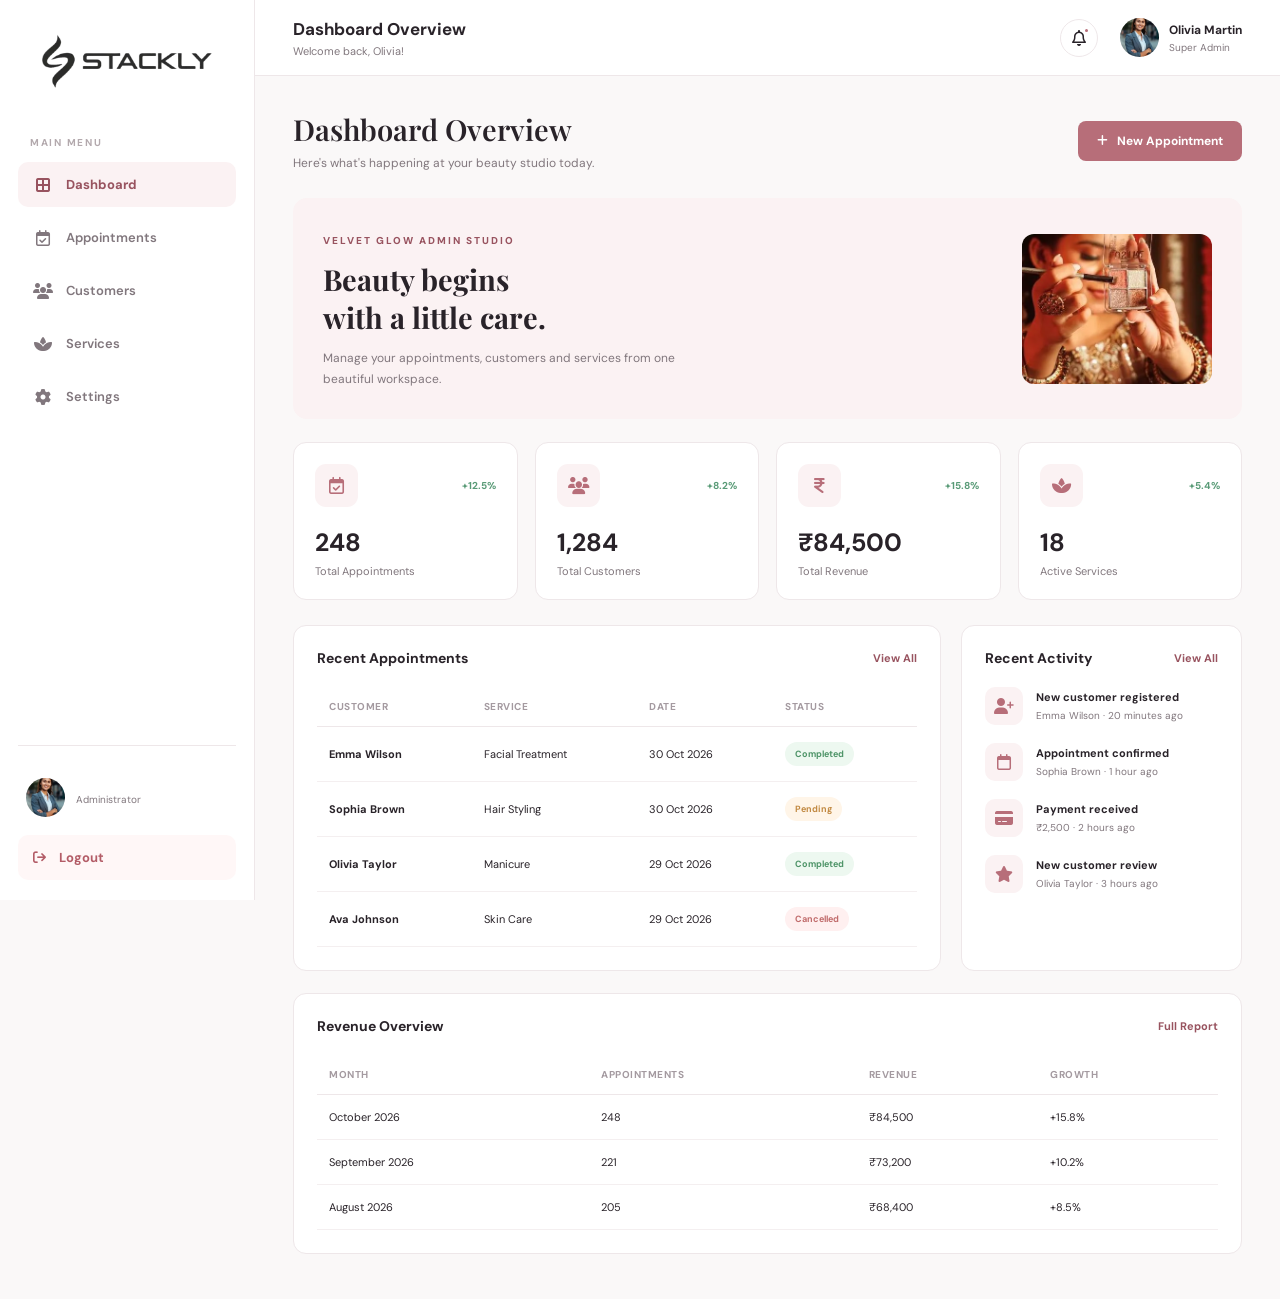
==== commit 4312d61b: "add" ====
--- a/Admin-dashboard.html
+++ b/Admin-dashboard.html
@@ -1,4513 +1,1637 @@
+
 <!DOCTYPE html>
 <html lang="en">
 <head>
-    <meta charset="UTF-8">
-    <meta name="viewport" content="width=device-width, initial-scale=1.0">
-
-    <title>Admin-Dashboard</title>
-
-    <link rel="preconnect" href="https://fonts.googleapis.com">
-    <link rel="preconnect" href="https://fonts.gstatic.com" crossorigin>
-
-    <link href="https://fonts.googleapis.com/css2?family=DM+Sans:wght@400;500;600;700&family=Manrope:wght@400;500;600;700;800&display=swap" rel="stylesheet">
-
-    <link rel="stylesheet"
-          href="https://cdnjs.cloudflare.com/ajax/libs/font-awesome/6.7.2/css/all.min.css">
-
-    <style>
-        /* ========================================
-           VELVET GLOW — ADMIN DASHBOARD
-           Single File: HTML + CSS + JavaScript
-        ======================================== */
-
-        :root {
-            --pink: #e9a0b5;
-            --pink-dark: #c96d8b;
-            --pink-light: #fff0f5;
-            --pink-soft: #fce5ed;
-
-            --black: #211b1e;
-            --text: #443b40;
-            --muted: #94868d;
-
-            --white: #ffffff;
-            --background: #fff9fb;
-            --border: #f0e5e9;
-
-            --green: #378b69;
-            --green-light: #e8f7ef;
-
-            --orange: #d98b48;
-            --orange-light: #fff2e5;
-
-            --red: #d75b70;
-            --red-light: #fff0f2;
-
-            --sidebar-width: 255px;
-
-            --shadow:
-                0 8px 35px rgba(92, 45, 63, 0.045);
-        }
-
-        * {
-            margin: 0;
-            padding: 0;
-            box-sizing: border-box;
-        }
-
-        html {
-            scroll-behavior: smooth;
-        }
-
-        body {
-            font-family: "DM Sans", sans-serif;
-            color: var(--text);
-            background: var(--background);
-            min-height: 100vh;
-        }
-
-        button,
-        input,
-        select {
-            font: inherit;
-        }
-
-        button {
-            cursor: pointer;
-        }
-
-        a {
-            color: inherit;
-            text-decoration: none;
-        }
-
-        button:focus-visible,
-        a:focus-visible,
-        input:focus-visible,
-        select:focus-visible {
-            outline: 2px solid var(--pink-dark);
-            outline-offset: 3px;
-        }
-
-        img {
-            max-width: 100%;
-            display: block;
-        }
-
-        /* ========================================
-           APP LAYOUT
-        ======================================== */
-
-        .app {
-            min-height: 100vh;
-        }
-
-        /* ========================================
-           SIDEBAR
-        ======================================== */
-
-        .sidebar {
-            position: fixed;
-            inset: 0 auto 0 0;
-
-            width: var(--sidebar-width);
-
-            background: var(--white);
-            border-right: 1px solid var(--border);
-
-            display: flex;
-            flex-direction: column;
-
-            padding: 29px 19px 20px;
-
-            z-index: 100;
-
-            transition: transform 0.3s ease;
-        }
-
-        .brand {
-            display: flex;
-            align-items: center;
-            gap: 12px;
-
-            padding: 0 9px;
-            margin-bottom: 37px;
-        }
-
-        .brand-mark {
-            width: 44px;
-            height: 44px;
-
-            display: grid;
-            place-items: center;
-
-            border-radius: 15px;
-
-            background: var(--pink-light);
-            color: var(--pink-dark);
-
-            font-family: "Manrope", sans-serif;
-            font-size: 27px;
-            font-weight: 800;
-
-            flex-shrink: 0;
-        }
-
-        .brand-name {
-            display: block;
-
-            color: var(--black);
-
-            font-family: "Manrope", sans-serif;
-            font-size: 16px;
-            font-weight: 800;
-            letter-spacing: 1.2px;
-        }
-
-        .brand-sub {
-            display: block;
-
-            margin-top: 4px;
-
-            color: var(--muted);
-
-            font-size: 9px;
-            font-weight: 700;
-            letter-spacing: 2.1px;
-        }
-
-        .sidebar-label {
-            padding: 0 13px;
-            margin-bottom: 13px;
-
-            color: #b3a4aa;
-
-            font-size: 10px;
-            font-weight: 700;
-            letter-spacing: 1.7px;
-            text-transform: uppercase;
-        }
-
-        .sidebar-nav {
-            display: flex;
-            flex-direction: column;
-            gap: 7px;
-        }
-
-        .nav-item {
-            position: relative;
-
-            width: 100%;
-            min-height: 48px;
-
-            display: flex;
-            align-items: center;
-            gap: 13px;
-
-            padding: 0 14px;
-
-            border: 0;
-            border-radius: 12px;
-
-            background: transparent;
-            color: #8e7e85;
-
-            text-align: left;
-            font-size: 13px;
-            font-weight: 600;
-
-            transition:
-                background 0.2s ease,
-                color 0.2s ease,
-                transform 0.2s ease;
-        }
-
-        .nav-item i {
-            width: 19px;
-            text-align: center;
-            font-size: 15px;
-        }
-
-        .nav-item:hover {
-            background: #fff7fa;
-            color: var(--pink-dark);
-        }
-
-        .nav-item.active {
-            background: var(--pink-light);
-            color: var(--pink-dark);
-        }
-
-        .nav-item.active::before {
-            content: "";
-
-            position: absolute;
-            left: 0;
-            top: 12px;
-            bottom: 12px;
-
-            width: 3px;
-            border-radius: 0 4px 4px 0;
-
-            background: var(--pink-dark);
-        }
-
-        .nav-count {
-            margin-left: auto;
-
-            min-width: 23px;
-            height: 23px;
-
-            display: grid;
-            place-items: center;
-
-            border-radius: 7px;
-
-            background: var(--white);
-            color: var(--pink-dark);
-
-            font-size: 10px;
-            font-weight: 700;
-        }
-
-        .sidebar-divider {
-            height: 1px;
-            background: var(--border);
-
-            margin: 22px 4px;
-        }
-
-        .sidebar-spacer {
-            flex: 1;
-            min-height: 25px;
-        }
-
-        .sidebar-promo {
-            position: relative;
-            overflow: hidden;
-
-            padding: 19px 16px;
-
-            border: 1px solid #f5dce5;
-            border-radius: 16px;
-
-            background:
-                linear-gradient(145deg, #fff0f5, #fffafd);
-        }
-
-        .promo-icon {
-            width: 34px;
-            height: 34px;
-
-            display: grid;
-            place-items: center;
-
-            margin-bottom: 13px;
-
-            border-radius: 11px;
-
-            background: var(--white);
-            color: var(--pink-dark);
-
-            font-size: 15px;
-        }
-
-        .sidebar-promo h3 {
-            margin-bottom: 7px;
-
-            color: var(--black);
-
-            font-family: "Manrope", sans-serif;
-            font-size: 13px;
-            font-weight: 800;
-        }
-
-        .sidebar-promo p {
-            margin-bottom: 14px;
-
-            color: #947d86;
-
-            font-size: 11px;
-            line-height: 1.7;
-        }
-
-        .promo-link {
-            display: inline-flex;
-            align-items: center;
-            gap: 7px;
-
-            border: 0;
-            background: transparent;
-
-            color: var(--pink-dark);
-
-            font-size: 11px;
-            font-weight: 700;
-        }
-
-        .sidebar-bottom {
-            padding-top: 18px;
-        }
-
-        .sidebar-user {
-            display: flex;
-            align-items: center;
-            gap: 11px;
-
-            padding: 15px 7px 17px;
-
-            border-bottom: 1px solid var(--border);
-            margin-bottom: 12px;
-        }
-
-        .avatar {
-            width: 39px;
-            height: 39px;
-
-            display: grid;
-            place-items: center;
-
-            border-radius: 13px;
-
-            background: var(--pink-soft);
-            color: var(--pink-dark);
-
-            font-family: "Manrope", sans-serif;
-            font-size: 14px;
-            font-weight: 800;
-
-            flex-shrink: 0;
-        }
-
-        .user-info {
-            min-width: 0;
-        }
-
-        .user-info strong {
-            display: block;
-
-            color: var(--black);
-
-            font-size: 12px;
-            font-weight: 700;
-        }
-
-        .user-info span {
-            display: block;
-
-            margin-top: 4px;
-
-            color: var(--muted);
-            font-size: 10px;
-        }
-
-        .user-status {
-            width: 8px;
-            height: 8px;
-
-            margin-left: auto;
-
-            border-radius: 50%;
-            background: #65c49a;
-
-            box-shadow: 0 0 0 4px #eaf8f0;
-        }
-
-        .logout-button {
-            width: 100%;
-            min-height: 45px;
-
-            display: flex;
-            align-items: center;
-            gap: 12px;
-
-            padding: 0 14px;
-
-            border: 1px solid #f5e5e9;
-            border-radius: 11px;
-
-            background: var(--white);
-            color: var(--red);
-
-            font-size: 12px;
-            font-weight: 700;
-
-            transition: 0.2s ease;
-        }
-
-        .logout-button:hover {
-            background: var(--red-light);
-            border-color: #f4d5dd;
-        }
-
-        /* ========================================
-           MAIN CONTENT
-        ======================================== */
-
-        .main {
-            min-height: 100vh;
-            margin-left: var(--sidebar-width);
-            padding: 31px 34px 45px;
-        }
-
-        .topbar {
-            display: flex;
-            align-items: center;
-            justify-content: space-between;
-            gap: 20px;
-
-            margin-bottom: 34px;
-        }
-
-        .topbar-left {
-            display: flex;
-            align-items: center;
-            gap: 14px;
-        }
-
-        .mobile-menu-button {
-            width: 41px;
-            height: 41px;
-
-            display: none;
-            place-items: center;
-
-            border: 1px solid var(--border);
-            border-radius: 12px;
-
-            background: var(--white);
-            color: var(--black);
-        }
-
-        .breadcrumb {
-            margin-bottom: 7px;
-
-            color: var(--muted);
-
-            font-size: 11px;
-            font-weight: 500;
-        }
-
-        .breadcrumb span {
-            color: var(--pink-dark);
-        }
-
-        .page-title {
-            color: var(--black);
-
-            font-family: "Manrope", sans-serif;
-            font-size: clamp(23px, 2.5vw, 31px);
-            font-weight: 800;
-            letter-spacing: -1.1px;
-        }
-
-        .page-subtitle {
-            margin-top: 7px;
-
-            color: var(--muted);
-            font-size: 12px;
-            line-height: 1.7;
-        }
-
-        .topbar-actions {
-            display: flex;
-            align-items: center;
-            gap: 11px;
-        }
-
-        .icon-button {
-            position: relative;
-
-            width: 42px;
-            height: 42px;
-
-            display: grid;
-            place-items: center;
-
-            border: 1px solid var(--border);
-            border-radius: 12px;
-
-            background: var(--white);
-            color: var(--text);
-
-            transition: 0.2s ease;
-        }
-
-        .icon-button:hover {
-            border-color: var(--pink);
-            color: var(--pink-dark);
-        }
-
-        .notification-dot {
-            position: absolute;
-            top: 9px;
-            right: 9px;
-
-            width: 7px;
-            height: 7px;
-
-            border: 2px solid var(--white);
-            border-radius: 50%;
-
-            background: var(--red);
-        }
-
-        .date-pill {
-            min-height: 42px;
-
-            display: flex;
-            align-items: center;
-            gap: 9px;
-
-            padding: 0 13px;
-
-            border: 1px solid var(--border);
-            border-radius: 12px;
-
-            background: var(--white);
-
-            color: #84747c;
-            font-size: 11px;
-            font-weight: 600;
-        }
-
-        /* ========================================
-           GENERIC COMPONENTS
-        ======================================== */
-
-        .section {
-            display: none;
-            animation: sectionEnter 0.3s ease;
-        }
-
-        .section.active {
-            display: block;
-        }
-
-        @keyframes sectionEnter {
-            from {
-                opacity: 0;
-                transform: translateY(8px);
-            }
-
-            to {
-                opacity: 1;
-                transform: translateY(0);
-            }
-        }
-
-        .section-heading {
-            display: flex;
-            align-items: center;
-            justify-content: space-between;
-            gap: 15px;
-
-            margin-bottom: 20px;
-        }
-
-        .section-heading h2 {
-            color: var(--black);
-
-            font-family: "Manrope", sans-serif;
-            font-size: 16px;
-            font-weight: 800;
-        }
-
-        .section-heading p {
-            margin-top: 5px;
-
-            color: var(--muted);
-            font-size: 11px;
-            line-height: 1.7;
-        }
-
-        .text-link {
-            display: inline-flex;
-            align-items: center;
-            gap: 8px;
-
-            padding: 8px 0;
-
-            border: 0;
-            background: transparent;
-
-            color: var(--pink-dark);
-            font-size: 11px;
-            font-weight: 700;
-        }
-
-        .primary-button {
-            min-height: 43px;
-
-            display: inline-flex;
-            align-items: center;
-            justify-content: center;
-            gap: 9px;
-
-            padding: 0 17px;
-
-            border: 0;
-            border-radius: 11px;
-
-            background: var(--pink-dark);
-            color: var(--white);
-
-            font-size: 11px;
-            font-weight: 700;
-
-            transition: 0.2s ease;
-        }
-
-        .primary-button:hover {
-            background: #b95879;
-            transform: translateY(-1px);
-        }
-
-        .secondary-button {
-            min-height: 40px;
-
-            display: inline-flex;
-            align-items: center;
-            justify-content: center;
-            gap: 8px;
-
-            padding: 0 13px;
-
-            border: 1px solid var(--border);
-            border-radius: 10px;
-
-            background: var(--white);
-            color: var(--text);
-
-            font-size: 11px;
-            font-weight: 700;
-        }
-
-        .secondary-button:hover {
-            border-color: var(--pink);
-            color: var(--pink-dark);
-        }
-
-        .card {
-            min-width: 0;
-
-            border: 1px solid var(--border);
-            border-radius: 17px;
-
-            background: var(--white);
-            box-shadow: var(--shadow);
-        }
-
-        .card-padding {
-            padding: 22px;
-        }
-
-        /* ========================================
-           DASHBOARD WELCOME BANNER
-        ======================================== */
-
-        .welcome-banner {
-            position: relative;
-            overflow: hidden;
-
-            display: grid;
-            grid-template-columns: 1.2fr 0.8fr;
-            align-items: center;
-            gap: 20px;
-
-            min-height: 220px;
-
-            padding: 31px 34px;
-
-            border: 1px solid #f3dce4;
-            border-radius: 21px;
-
-            background:
-                linear-gradient(110deg, #fff0f5 0%, #fff7fa 57%, #fbe4ed 100%);
-
-            margin-bottom: 25px;
-        }
-
-        .welcome-banner::before {
-            content: "";
-
-            position: absolute;
-            top: -110px;
-            right: 20%;
-
-            width: 250px;
-            height: 250px;
-
-            border: 1px solid rgba(201, 109, 139, 0.13);
-            border-radius: 50%;
-
-            pointer-events: none;
-        }
-
-        .welcome-banner::after {
-            content: "";
-
-            position: absolute;
-            bottom: -125px;
-            right: 7%;
-
-            width: 250px;
-            height: 250px;
-
-            border: 1px solid rgba(201, 109, 139, 0.13);
-            border-radius: 50%;
-
-            pointer-events: none;
-        }
-
-        .welcome-content {
-            position: relative;
-            z-index: 2;
-        }
-
-        .eyebrow {
-            display: inline-flex;
-            align-items: center;
-            gap: 8px;
-
-            margin-bottom: 14px;
-
-            color: var(--pink-dark);
-
-            font-size: 10px;
-            font-weight: 800;
-            letter-spacing: 1.7px;
-            text-transform: uppercase;
-        }
-
-        .eyebrow-dot {
-            width: 6px;
-            height: 6px;
-
-            border-radius: 50%;
-            background: var(--pink-dark);
-        }
-
-        .welcome-content h2 {
-            max-width: 440px;
-
-            color: #3d2630;
-
-            font-family: "Manrope", sans-serif;
-            font-size: clamp(25px, 3vw, 36px);
-            font-weight: 800;
-            letter-spacing: -1.6px;
-            line-height: 1.25;
-        }
-
-        .welcome-content h2 span {
-            color: var(--pink-dark);
-        }
-
-        .welcome-content p {
-            max-width: 420px;
-
-            margin-top: 12px;
-
-            color: #927580;
-            font-size: 12px;
-            line-height: 1.9;
-        }
-
-        .welcome-buttons {
-            display: flex;
-            flex-wrap: wrap;
-            gap: 10px;
-
-            margin-top: 20px;
-        }
-
-        .welcome-visual {
-            position: relative;
-            z-index: 1;
-
-            display: flex;
-            align-items: center;
-            justify-content: center;
-
-            min-width: 0;
-            height: 170px;
-        }
-
-        .welcome-product {
-            position: relative;
-
-            width: 145px;
-            height: 155px;
-
-            display: grid;
-            place-items: center;
-
-            overflow: hidden;
-
-            border: 5px solid rgba(255,255,255,0.72);
-            border-radius: 75px 75px 23px 23px;
-
-            background: #f6d7e2;
-
-            transform: rotate(-5deg);
-            box-shadow: 0 20px 40px rgba(143, 67, 93, 0.12);
-        }
-
-        .welcome-product img {
-            width: 100%;
-            height: 100%;
-            object-fit: cover;
-        }
-
-        .floating-badge {
-            position: absolute;
-            right: 0;
-            bottom: 7px;
-
-            display: flex;
-            align-items: center;
-            gap: 9px;
-
-            padding: 12px 15px;
-
-            border: 1px solid #f3e2e8;
-            border-radius: 12px;
-
-            background: rgba(255,255,255,0.94);
-            box-shadow: var(--shadow);
-
-            color: var(--text);
-            font-size: 10px;
-            font-weight: 700;
-        }
-
-        .floating-badge i {
-            color: #d6a44f;
-            font-size: 15px;
-        }
-
-        /* ========================================
-           STATISTICS
-        ======================================== */
-
-        .stats-grid {
-            display: grid;
-            grid-template-columns: repeat(4, minmax(0, 1fr));
-            gap: 16px;
-
-            margin-bottom: 29px;
-        }
-
-        .stat-card {
-            min-width: 0;
-            padding: 21px;
-
-            border: 1px solid var(--border);
-            border-radius: 16px;
-
-            background: var(--white);
-            box-shadow: var(--shadow);
-
-            transition: transform 0.2s ease;
-        }
-
-        .stat-card:hover {
-            transform: translateY(-3px);
-        }
-
-        .stat-top {
-            display: flex;
-            align-items: center;
-            justify-content: space-between;
-            gap: 8px;
-
-            margin-bottom: 19px;
-        }
-
-        .stat-icon {
-            width: 41px;
-            height: 41px;
-
-            display: grid;
-            place-items: center;
-
-            border-radius: 13px;
-
-            font-size: 15px;
-        }
-
-        .stat-icon.pink {
-            background: var(--pink-light);
-            color: var(--pink-dark);
-        }
-
-        .stat-icon.green {
-            background: var(--green-light);
-            color: var(--green);
-        }
-
-        .stat-icon.orange {
-            background: var(--orange-light);
-            color: var(--orange);
-        }
-
-        .stat-icon.purple {
-            background: #f0edff;
-            color: #8876d9;
-        }
-
-        .stat-trend {
-            display: inline-flex;
-            align-items: center;
-            gap: 4px;
-
-            color: var(--green);
-
-            font-size: 10px;
-            font-weight: 700;
-        }
-
-        .stat-label {
-            margin-bottom: 8px;
-
-            color: var(--muted);
-            font-size: 11px;
-            font-weight: 500;
-        }
-
-        .stat-value {
-            color: var(--black);
-
-            font-family: "Manrope", sans-serif;
-            font-size: clamp(20px, 2.2vw, 27px);
-            font-weight: 800;
-            letter-spacing: -1px;
-
-            overflow-wrap: anywhere;
-        }
-
-        .stat-footer {
-            display: flex;
-            align-items: center;
-            gap: 5px;
-
-            margin-top: 10px;
-
-            color: var(--muted);
-            font-size: 10px;
-        }
-
-        .stat-footer strong {
-            color: var(--green);
-        }
-
-        /* ========================================
-           CONTENT GRID
-        ======================================== */
-
-        .content-grid {
-            display: grid;
-            grid-template-columns: minmax(0, 1.55fr) minmax(260px, 0.8fr);
-            gap: 20px;
-
-            margin-bottom: 27px;
-        }
-
-        .chart-card {
-            padding: 23px;
-        }
-
-        .chart-heading {
-            display: flex;
-            align-items: flex-start;
-            justify-content: space-between;
-            gap: 12px;
-
-            margin-bottom: 20px;
-        }
-
-        .chart-heading h3,
-        .card-heading h3 {
-            color: var(--black);
-
-            font-family: "Manrope", sans-serif;
-            font-size: 14px;
-            font-weight: 800;
-        }
-
-        .chart-heading p,
-        .card-heading p {
-            margin-top: 6px;
-
-            color: var(--muted);
-            font-size: 10px;
-            line-height: 1.6;
-        }
-
-        .select-control {
-            max-width: 130px;
-            min-height: 36px;
-
-            padding: 0 10px;
-
-            border: 1px solid var(--border);
-            border-radius: 9px;
-
-            background: var(--white);
-            color: var(--text);
-
-            font-size: 10px;
-            cursor: pointer;
-        }
-
-        .chart-summary {
-            display: flex;
-            align-items: center;
-            gap: 12px;
-
-            margin-bottom: 14px;
-        }
-
-        .chart-summary strong {
-            color: var(--black);
-
-            font-family: "Manrope", sans-serif;
-            font-size: 25px;
-            font-weight: 800;
-            letter-spacing: -1px;
-        }
-
-        .chart-summary span {
-            padding: 5px 8px;
-
-            border-radius: 7px;
-
-            background: var(--green-light);
-            color: var(--green);
-
-            font-size: 10px;
-            font-weight: 700;
-        }
-
-        .chart-area {
-            position: relative;
-            height: 220px;
-            width: 100%;
-        }
-
-        .chart-area svg {
-            width: 100%;
-            height: 100%;
-            overflow: visible;
-        }
-
-        .chart-grid-line {
-            stroke: #f2e8ec;
-            stroke-width: 1;
-            stroke-dasharray: 4 5;
-        }
-
-        .chart-line {
-            fill: none;
-            stroke: var(--pink-dark);
-            stroke-width: 3;
-            stroke-linecap: round;
-            stroke-linejoin: round;
-        }
-
-        .chart-area-fill {
-            fill: url(#chartGradient);
-        }
-
-        .chart-point {
-            fill: white;
-            stroke: var(--pink-dark);
-            stroke-width: 2.5;
-        }
-
-        .chart-labels {
-            display: flex;
-            justify-content: space-between;
-            gap: 8px;
-
-            margin-top: 11px;
-
-            color: #b3a3aa;
-            font-size: 9px;
-        }
-
-        /* ========================================
-           CATEGORY BREAKDOWN
-        ======================================== */
-
-        .category-card {
-            padding: 23px;
-        }
-
-        .category-list {
-            display: flex;
-            flex-direction: column;
-            gap: 20px;
-
-            margin-top: 24px;
-        }
-
-        .category-item {
-            display: grid;
-            grid-template-columns: 38px minmax(0, 1fr) auto;
-            align-items: center;
-            gap: 11px;
-        }
-
-        .category-icon {
-            width: 38px;
-            height: 38px;
-
-            display: grid;
-            place-items: center;
-
-            border-radius: 12px;
-
-            background: var(--pink-light);
-            color: var(--pink-dark);
-
-            font-size: 14px;
-        }
-
-        .category-icon.second {
-            background: #f0edff;
-            color: #8974d8;
-        }
-
-        .category-icon.third {
-            background: var(--orange-light);
-            color: var(--orange);
-        }
-
-        .category-icon.fourth {
-            background: var(--green-light);
-            color: var(--green);
-        }
-
-        .category-name {
-            color: var(--text);
-            font-size: 11px;
-            font-weight: 700;
-        }
-
-        .category-meta {
-            margin-top: 5px;
-
-            color: var(--muted);
-            font-size: 9px;
-        }
-
-        .category-value {
-            color: var(--black);
-            font-size: 11px;
-            font-weight: 800;
-        }
-
-        /* ========================================
-           TABLES
-        ======================================== */
-
-        .table-card {
-            overflow: hidden;
-            margin-bottom: 27px;
-        }
-
-        .table-header {
-            display: flex;
-            align-items: center;
-            justify-content: space-between;
-            gap: 15px;
-
-            padding: 22px 23px;
-
-            border-bottom: 1px solid var(--border);
-        }
-
-        .table-header h3 {
-            color: var(--black);
-
-            font-family: "Manrope", sans-serif;
-            font-size: 14px;
-            font-weight: 800;
-        }
-
-        .table-header p {
-            margin-top: 5px;
-
-            color: var(--muted);
-            font-size: 10px;
-        }
-
-        .table-wrap {
-            width: 100%;
-            overflow-x: auto;
-        }
-
-        table {
-            width: 100%;
-            border-collapse: collapse;
-            white-space: nowrap;
-        }
-
-        thead {
-            background: #fffbfc;
-        }
-
-        th {
-            padding: 14px 22px;
-
-            color: #aa9aa1;
-
-            text-align: left;
-            text-transform: uppercase;
-            letter-spacing: 0.8px;
-
-            font-size: 9px;
-            font-weight: 800;
-        }
-
-        td {
-            padding: 15px 22px;
-
-            border-top: 1px solid #f7eff2;
-
-            color: var(--text);
-            font-size: 11px;
-        }
-
-        tbody tr {
-            transition: background 0.2s ease;
-        }
-
-        tbody tr:hover {
-            background: #fffafd;
-        }
-
-        .product-cell {
-            display: flex;
-            align-items: center;
-            gap: 12px;
-        }
-
-        .product-thumb {
-            width: 44px;
-            height: 48px;
-
-            overflow: hidden;
-            flex-shrink: 0;
-
-            border-radius: 10px;
-
-            background: var(--pink-light);
-        }
-
-        .product-thumb img {
-            width: 100%;
-            height: 100%;
-            object-fit: cover;
-        }
-
-        .product-name {
-            color: var(--black);
-            font-size: 11px;
-            font-weight: 700;
-        }
-
-        .product-category {
-            margin-top: 5px;
-
-            color: var(--muted);
-            font-size: 9px;
-        }
-
-        .order-id {
-            color: var(--pink-dark);
-            font-weight: 700;
-        }
-
-        .status {
-            display: inline-flex;
-            align-items: center;
-            gap: 6px;
-
-            padding: 7px 9px;
-
-            border-radius: 7px;
-
-            font-size: 9px;
-            font-weight: 700;
-        }
-
-        .status::before {
-            content: "";
-
-            width: 5px;
-            height: 5px;
-
-            border-radius: 50%;
-            background: currentColor;
-        }
-
-        .status.delivered {
-            background: var(--green-light);
-            color: var(--green);
-        }
-
-        .status.pending {
-            background: var(--orange-light);
-            color: var(--orange);
-        }
-
-        .status.cancelled {
-            background: var(--red-light);
-            color: var(--red);
-        }
-
-        .status.processing {
-            background: var(--pink-light);
-            color: var(--pink-dark);
-        }
-
-        .table-action {
-            width: 30px;
-            height: 30px;
-
-            display: grid;
-            place-items: center;
-
-            border: 1px solid var(--border);
-            border-radius: 8px;
-
-            background: var(--white);
-            color: var(--muted);
-        }
-
-        .table-action:hover {
-            color: var(--pink-dark);
-            border-color: var(--pink);
-        }
-
-        /* ========================================
-           PRODUCT GRID
-        ======================================== */
-
-        .product-grid {
-            display: grid;
-            grid-template-columns: repeat(3, minmax(0, 1fr));
-            gap: 18px;
-        }
-
-        .product-card {
-            overflow: hidden;
-
-            border: 1px solid var(--border);
-            border-radius: 16px;
-
-            background: var(--white);
-            box-shadow: var(--shadow);
-
-            transition: transform 0.2s ease;
-        }
-
-        .product-card:hover {
-            transform: translateY(-4px);
-        }
-
-        .product-image {
-            position: relative;
-            overflow: hidden;
-
-            height: 205px;
-
-            background: #fff0f5;
-        }
-
-        .product-image img {
-            width: 100%;
-            height: 100%;
-
-            object-fit: cover;
-
-            transition: transform 0.4s ease;
-        }
-
-        .product-card:hover .product-image img {
-            transform: scale(1.05);
-        }
-
-        .product-tag {
-            position: absolute;
-            top: 12px;
-            left: 12px;
-
-            padding: 7px 9px;
-
-            border-radius: 7px;
-
-            background: rgba(255,255,255,0.93);
-            color: var(--pink-dark);
-
-            font-size: 9px;
-            font-weight: 800;
-        }
-
-        .product-details {
-            padding: 17px;
-        }
-
-        .product-details h3 {
-            color: var(--black);
-            font-size: 12px;
-            font-weight: 700;
-        }
-
-        .product-details p {
-            margin-top: 6px;
-
-            color: var(--muted);
-            font-size: 10px;
-        }
-
-        .product-bottom {
-            display: flex;
-            align-items: center;
-            justify-content: space-between;
-            gap: 8px;
-
-            margin-top: 16px;
-        }
-
-        .product-price {
-            color: var(--black);
-
-            font-family: "Manrope", sans-serif;
-            font-size: 15px;
-            font-weight: 800;
-        }
-
-        .product-stock {
-            color: var(--green);
-            font-size: 9px;
-            font-weight: 700;
-        }
-
-        /* ========================================
-           SEARCH & FILTER
-        ======================================== */
-
-        .toolbar {
-            display: flex;
-            align-items: center;
-            flex-wrap: wrap;
-            gap: 11px;
-
-            margin-bottom: 20px;
-        }
-
-        .search-box {
-            flex: 1;
-            min-width: 180px;
-            max-width: 350px;
-
-            display: flex;
-            align-items: center;
-            gap: 10px;
-
-            min-height: 42px;
-            padding: 0 13px;
-
-            border: 1px solid var(--border);
-            border-radius: 11px;
-
-            background: var(--white);
-            color: #b1a0a8;
-        }
-
-        .search-box input {
-            width: 100%;
-            min-width: 0;
-
-            border: 0;
-            outline: 0;
-
-            background: transparent;
-            color: var(--text);
-
-            font-size: 11px;
-        }
-
-        .search-box input::placeholder {
-            color: #b1a0a8;
-        }
-
-        /* ========================================
-           CUSTOMERS
-        ======================================== */
-
-        .customer-avatar {
-            width: 37px;
-            height: 37px;
-
-            display: grid;
-            place-items: center;
-
-            border-radius: 12px;
-
-            background: var(--pink-light);
-            color: var(--pink-dark);
-
-            font-size: 12px;
-            font-weight: 800;
-        }
-
-        .customer-name {
-            color: var(--black);
-            font-size: 11px;
-            font-weight: 700;
-        }
-
-        .customer-email {
-            margin-top: 4px;
-
-            color: var(--muted);
-            font-size: 9px;
-        }
-
-        /* ========================================
-           SETTINGS
-        ======================================== */
-
-        .settings-grid {
-            display: grid;
-            grid-template-columns: minmax(0, 1fr) minmax(0, 1fr);
-            gap: 20px;
-        }
-
-        .settings-card {
-            padding: 24px;
-        }
-
-        .settings-card h3 {
-            margin-bottom: 6px;
-
-            color: var(--black);
-
-            font-family: "Manrope", sans-serif;
-            font-size: 14px;
-            font-weight: 800;
-        }
-
-        .settings-card > p {
-            margin-bottom: 22px;
-
-            color: var(--muted);
-            font-size: 11px;
-            line-height: 1.7;
-        }
-
-        .form-group {
-            margin-bottom: 17px;
-        }
-
-        .form-group label {
-            display: block;
-
-            margin-bottom: 8px;
-
-            color: var(--text);
-            font-size: 11px;
-            font-weight: 700;
-        }
-
-        .form-control {
-            width: 100%;
-            min-height: 43px;
-
-            padding: 0 12px;
-
-            border: 1px solid var(--border);
-            border-radius: 10px;
-
-            outline: 0;
-
-            background: #fffdfd;
-            color: var(--text);
-
-            font-size: 11px;
-        }
-
-        .form-control:focus {
-            border-color: var(--pink);
-        }
-
-        .settings-note {
-            display: flex;
-            align-items: flex-start;
-            gap: 12px;
-
-            padding: 16px;
-
-            border: 1px solid #f4dfe7;
-            border-radius: 12px;
-
-            background: var(--pink-light);
-        }
-
-        .settings-note i {
-            margin-top: 2px;
-            color: var(--pink-dark);
-        }
-
-        .settings-note p {
-            color: #8f6e7a;
-            font-size: 10px;
-            line-height: 1.8;
-        }
-
-        /* ========================================
-           EMPTY STATE
-        ======================================== */
-
-        .empty-state {
-            display: none;
-
-            padding: 35px 20px;
-
-            color: var(--muted);
-            text-align: center;
-
-            font-size: 12px;
-        }
-
-        .empty-state i {
-            display: block;
-
-            margin-bottom: 12px;
-
-            color: var(--pink-dark);
-            font-size: 25px;
-        }
-
-        /* ========================================
-           TOAST
-        ======================================== */
-
-        .toast {
-            position: fixed;
-            right: 24px;
-            bottom: 24px;
-
-            z-index: 500;
-
-            display: flex;
-            align-items: center;
-            gap: 11px;
-
-            max-width: calc(100% - 32px);
-            padding: 15px 18px;
-
-            border: 1px solid #f0dce4;
-            border-radius: 13px;
-
-            background: var(--white);
-            color: var(--text);
-
-            box-shadow: 0 15px 45px rgba(65, 34, 47, 0.12);
-
-            font-size: 12px;
-            font-weight: 600;
-
-            opacity: 0;
-            pointer-events: none;
-            transform: translateY(12px);
-
-            transition: 0.25s ease;
-        }
-
-        .toast.show {
-            opacity: 1;
-            transform: translateY(0);
-        }
-
-        .toast i {
-            color: var(--green);
-            font-size: 16px;
-        }
-
-        /* ========================================
-           MOBILE OVERLAY
-        ======================================== */
-
-        .sidebar-overlay {
-            position: fixed;
-            inset: 0;
-
-            z-index: 90;
-
-            background: rgba(36, 22, 29, 0.35);
-
-            opacity: 0;
-            visibility: hidden;
-
-            transition: 0.25s ease;
-        }
-
-        .sidebar-overlay.show {
-            opacity: 1;
-            visibility: visible;
-        }
-
-        /* ========================================
-           RESPONSIVE
-        ======================================== */
-
-        @media (min-width: 1500px) {
-            .main {
-                padding-right: 48px;
-                padding-left: 48px;
-            }
-        }
-
-        @media (max-width: 1200px) {
-            .main {
-                padding-right: 25px;
-                padding-left: 25px;
-            }
-
-            .stats-grid {
-                grid-template-columns: repeat(2, minmax(0, 1fr));
-            }
-
-            .product-grid {
-                grid-template-columns: repeat(2, minmax(0, 1fr));
-            }
-
-            .welcome-banner {
-                padding: 26px;
-            }
-        }
-
-        @media (max-width: 900px) {
-            :root {
-                --sidebar-width: 255px;
-            }
-
-            .sidebar {
-                transform: translateX(-100%);
-            }
-
-            .sidebar.open {
-                transform: translateX(0);
-            }
-
-            .main {
-                margin-left: 0;
-                padding: 25px;
-            }
-
-            .mobile-menu-button {
-                display: grid;
-            }
-
-            .content-grid {
-                grid-template-columns: 1fr;
-            }
-
-            .category-list {
-                display: grid;
-                grid-template-columns: repeat(2, minmax(0, 1fr));
-                gap: 18px;
-            }
-        }
-
-        @media (max-width: 600px) {
-            .main {
-                padding: 18px 14px 30px;
-            }
-
-            .topbar {
-                align-items: flex-start;
-                margin-bottom: 25px;
-            }
-
-            .topbar-actions {
-                gap: 7px;
-            }
-
-            .topbar-actions .date-pill {
-                display: none;
-            }
-
-            .page-title {
-                font-size: 23px;
-            }
-
-            .page-subtitle {
-                max-width: 220px;
-                font-size: 11px;
-            }
-
-            .welcome-banner {
-                grid-template-columns: 1fr;
-                gap: 5px;
-
-                padding: 25px 21px;
-            }
-
-            .welcome-content h2 {
-                font-size: 28px;
-            }
-
-            .welcome-visual {
-                height: 160px;
-                margin-top: 6px;
-            }
-
-            .welcome-product {
-                width: 120px;
-                height: 135px;
-            }
-
-            .floating-badge {
-                right: 4px;
-            }
-
-            .stats-grid {
-                gap: 11px;
-                margin-bottom: 23px;
-            }
-
-            .stat-card {
-                padding: 15px;
-            }
-
-            .stat-top {
-                margin-bottom: 14px;
-            }
-
-            .stat-icon {
-                width: 36px;
-                height: 36px;
-            }
-
-            .stat-trend {
-                font-size: 9px;
-            }
-
-            .stat-value {
-                font-size: 22px;
-            }
-
-            .stat-footer {
-                font-size: 9px;
-                line-height: 1.6;
-            }
-
-            .chart-card,
-            .category-card {
-                padding: 17px;
-            }
-
-            .chart-area {
-                height: 180px;
-            }
-
-            .category-list {
-                grid-template-columns: 1fr;
-            }
-
-            .table-header {
-                padding: 18px;
-            }
-
-            th,
-            td {
-                padding: 13px 16px;
-            }
-
-            .product-grid {
-                grid-template-columns: 1fr;
-            }
-
-            .product-image {
-                height: 230px;
-            }
-
-            .settings-grid {
-                grid-template-columns: 1fr;
-            }
-
-            .section-heading {
-                align-items: flex-start;
-            }
-
-            .toolbar .primary-button {
-                width: 100%;
-            }
-
-            .search-box {
-                max-width: none;
-            }
-
-            .toast {
-                right: 12px;
-                bottom: 12px;
-            }
-        }
-
-        @media (prefers-reduced-motion: reduce) {
-            *,
-            *::before,
-            *::after {
-                scroll-behavior: auto !important;
-                animation-duration: 0.01ms !important;
-                animation-iteration-count: 1 !important;
-                transition-duration: 0.01ms !important;
-            }
-        }
-
-
-
-        .brand-logo {
-    width: 180px;
-    height: 60px;
+<meta charset="UTF-8">
+<meta name="viewport" content="width=device-width, initial-scale=1.0">
+<title> Admin Dashboard</title>
+
+<link rel="preconnect" href="https://fonts.googleapis.com">
+<link rel="preconnect" href="https://fonts.gstatic.com" crossorigin>
+<link href="https://fonts.googleapis.com/css2?family=DM+Sans:wght@400;500;600;700;800&family=Playfair+Display:wght@500;600;700&display=swap" rel="stylesheet">
+<link rel="stylesheet" href="https://cdnjs.cloudflare.com/ajax/libs/font-awesome/6.7.2/css/all.min.css">
+
+<style>
+:root{
+    --primary:#b76e79;
+    --primary-dark:#98535f;
+    --soft:#fbf2f3;
+    --dark:#292329;
+    --text:#81777d;
+    --border:#eee7e9;
+    --white:#fff;
+    --sidebar:255px;
+    --header:76px;
+}
+
+*{
+    margin:0;
+    padding:0;
+    box-sizing:border-box;
+}
+
+body{
+    font-family:'DM Sans',sans-serif;
+    background:#faf8f8;
+    color:var(--dark);
+}
+
+button,a{
+    font:inherit;
+}
+
+a{
+    text-decoration:none;
+    color:inherit;
+}
+
+button{
+    cursor:pointer;
+    border:0;
+}
+
+img{
+    display:block;
+    max-width:100%;
+}
+
+.admin-layout{
+    min-height:100vh;
+}
+
+/* SIDEBAR */
+
+.sidebar{
+    width:var(--sidebar);
+    height:100vh;
+    position:fixed;
+    top:0;
+    left:0;
+    background:var(--white);
+    border-right:1px solid var(--border);
+    display:flex;
+    flex-direction:column;
+    z-index:1000;
+    padding:26px 18px 20px;
+}
+
+.brand{
+    display:flex;
+    align-items:center;
+    gap:12px;
+    padding:0 9px;
+    margin-bottom:40px;
+}
+
+.brand img{
+    width:46px;
+    height:46px;
+    object-fit:contain;
+}
+
+.brand-mark{
+    width:46px;
+    height:46px;
+    display:grid;
+    place-items:center;
+    border-radius:14px;
+    background:var(--soft);
+    color:var(--primary);
+    font-family:'Playfair Display',serif;
+    font-size:27px;
+    font-weight:700;
+}
+
+.brand-name{
+    display:block;
+    font-size:14px;
+    font-weight:800;
+    letter-spacing:1.3px;
+}
+
+.brand-sub{
+    display:block;
+    margin-top:4px;
+    color:var(--text);
+    font-size:10px;
+    letter-spacing:2px;
+}
+
+.sidebar-label{
+    padding:0 12px;
+    margin-bottom:13px;
+    color:#b3a9ad;
+    font-size:10px;
+    font-weight:700;
+    letter-spacing:1.7px;
+}
+
+.sidebar-menu{
+    display:flex;
+    flex-direction:column;
+    gap:8px;
+}
+
+.nav-item{
+    width:100%;
+    display:flex;
+    align-items:center;
+    gap:14px;
+    padding:14px 15px;
+    border-radius:10px;
+    background:transparent;
+    color:var(--text);
+    text-align:left;
+    font-size:13px;
+    font-weight:600;
+    transition:.25s;
+}
+
+.nav-item i{
+    width:19px;
+    font-size:16px;
+    text-align:center;
+}
+
+.nav-item:hover,
+.nav-item.active{
+    background:var(--soft);
+    color:var(--primary-dark);
+}
+
+.nav-item.active{
+    font-weight:700;
+}
+
+.sidebar-bottom{
+    margin-top:auto;
+    padding-top:20px;
+    border-top:1px solid var(--border);
+}
+
+.admin-mini{
+    display:flex;
+    align-items:center;
+    gap:11px;
+    padding:12px 8px 18px;
+}
+
+.admin-mini img{
+    width:39px;
+    height:39px;
+    object-fit:cover;
+    border-radius:50%;
+}
+
+.admin-mini strong{
+    display:block;
+    font-size:12px;
+}
+
+.admin-mini span{
+    display:block;
+    margin-top:4px;
+    color:var(--text);
+    font-size:10px;
+}
+
+.logout-btn{
+    width:100%;
+    display:flex;
+    align-items:center;
+    gap:13px;
+    padding:14px 15px;
+    border-radius:10px;
+    background:#fff7f7;
+    color:#b35c67;
+    font-size:13px;
+    font-weight:700;
+}
+
+/* MAIN */
+
+.main-content{
+    margin-left:var(--sidebar);
+    min-height:100vh;
+}
+
+/* HEADER */
+
+.top-header{
+    height:var(--header);
+    position:sticky;
+    top:0;
+    z-index:500;
+    background:rgba(255,255,255,.96);
+    border-bottom:1px solid var(--border);
+    display:flex;
+    align-items:center;
+    justify-content:space-between;
+    padding:0 38px;
+}
+
+.header-left{
+    display:flex;
+    align-items:center;
+    gap:15px;
+}
+
+.header-left h2{
+    font-size:17px;
+    font-weight:700;
+}
+
+.header-left p{
+    color:var(--text);
+    font-size:11px;
+    margin-top:4px;
+}
+
+.header-right{
+    display:flex;
+    align-items:center;
+    gap:22px;
+}
+
+.header-icon{
+    width:38px;
+    height:38px;
+    display:grid;
+    place-items:center;
+    background:#fff;
+    border:1px solid var(--border);
+    border-radius:50%;
+    color:var(--dark);
+    position:relative;
+}
+
+.notification-dot{
+    width:7px;
+    height:7px;
+    background:var(--primary);
+    border:2px solid white;
+    border-radius:50%;
+    position:absolute;
+    top:7px;
+    right:7px;
+}
+
+.header-profile{
+    display:flex;
+    align-items:center;
+    gap:10px;
+}
+
+.header-profile img{
+    width:39px;
+    height:39px;
+    border-radius:50%;
+    object-fit:cover;
+}
+
+.header-profile strong{
+    display:block;
+    font-size:12px;
+}
+
+.header-profile span{
+    display:block;
+    margin-top:3px;
+    color:var(--text);
+    font-size:10px;
+}
+
+.menu-toggle{
+    display:none;
+    width:39px;
+    height:39px;
+    background:var(--soft);
+    color:var(--primary-dark);
+    border-radius:9px;
+}
+
+/* PAGE */
+
+.page-content{
+    padding:34px 38px 45px;
+    max-width:1600px;
+    margin:auto;
+}
+
+.page-section{
+    display:none;
+    animation:fadeIn .35s ease;
+}
+
+.page-section.active{
+    display:block;
+}
+
+@keyframes fadeIn{
+    from{opacity:0;transform:translateY(8px)}
+    to{opacity:1;transform:translateY(0)}
+}
+
+.page-heading{
+    display:flex;
+    justify-content:space-between;
+    align-items:center;
+    gap:20px;
+    margin-bottom:27px;
+}
+
+.page-heading h1{
+    font-family:'Playfair Display',serif;
+    font-size:29px;
+    font-weight:600;
+}
+
+.page-heading p{
+    color:var(--text);
+    font-size:12px;
+    margin-top:7px;
+}
+
+.primary-btn{
+    display:inline-flex;
+    align-items:center;
+    justify-content:center;
+    gap:9px;
+    padding:12px 19px;
+    border-radius:8px;
+    background:var(--primary);
+    color:white;
+    font-size:12px;
+    font-weight:700;
+    transition:.25s;
+}
+
+.primary-btn:hover{
+    background:var(--primary-dark);
+    transform:translateY(-2px);
+}
+
+/* STATS */
+
+.stats-grid{
+    display:grid;
+    grid-template-columns:repeat(4,1fr);
+    gap:17px;
+    margin-bottom:25px;
+}
+
+.stat-card{
+    background:white;
+    border:1px solid var(--border);
+    border-radius:13px;
+    padding:21px;
+}
+
+.stat-top{
+    display:flex;
+    align-items:center;
+    justify-content:space-between;
+    margin-bottom:19px;
+}
+
+.stat-icon{
+    width:43px;
+    height:43px;
+    display:grid;
+    place-items:center;
+    background:var(--soft);
+    color:var(--primary);
+    border-radius:11px;
+    font-size:17px;
+}
+
+.stat-change{
+    color:#589a76;
+    font-size:10px;
+    font-weight:700;
+}
+
+.stat-card h3{
+    font-size:25px;
+    margin-bottom:5px;
+}
+
+.stat-card p{
+    color:var(--text);
+    font-size:11px;
+}
+
+/* COMMON CARDS */
+
+.content-card{
+    background:white;
+    border:1px solid var(--border);
+    border-radius:13px;
+    padding:23px;
+}
+
+.card-heading{
+    display:flex;
+    justify-content:space-between;
+    align-items:center;
+    gap:15px;
+    margin-bottom:20px;
+}
+
+.card-heading h3{
+    font-size:14px;
+    font-weight:700;
+}
+
+.card-heading a{
+    color:var(--primary-dark);
+    font-size:11px;
+    font-weight:700;
+}
+
+/* DASHBOARD GRID */
+
+.dashboard-grid{
+    display:grid;
+    grid-template-columns:1.55fr 1fr;
+    gap:20px;
+    margin-bottom:22px;
+}
+
+.welcome-banner{
+    min-height:205px;
+    background:var(--soft);
+    border-radius:14px;
+    padding:30px;
+    display:flex;
+    align-items:center;
+    justify-content:space-between;
+    gap:20px;
+    overflow:hidden;
+    margin-bottom:23px;
+}
+
+.welcome-banner small{
+    color:var(--primary-dark);
+    font-size:10px;
+    letter-spacing:2px;
+    font-weight:800;
+}
+
+.welcome-banner h2{
+    font-family:'Playfair Display',serif;
+    font-size:29px;
+    line-height:1.3;
+    margin:12px 0;
+}
+
+.welcome-banner p{
+    color:var(--text);
+    font-size:12px;
+    line-height:1.7;
+    max-width:390px;
+}
+
+.welcome-banner img{
+    width:190px;
+    height:150px;
+    object-fit:cover;
+    border-radius:12px;
+}
+
+.activity-list{
+    display:flex;
+    flex-direction:column;
+    gap:18px;
+}
+
+.activity-item{
+    display:flex;
+    align-items:center;
+    gap:13px;
+}
+
+.activity-icon{
+    width:38px;
+    height:38px;
+    border-radius:10px;
+    display:grid;
+    place-items:center;
+    color:var(--primary);
+    background:var(--soft);
+}
+
+.activity-item strong{
+    display:block;
+    font-size:11px;
+}
+
+.activity-item span{
+    display:block;
+    margin-top:5px;
+    color:var(--text);
+    font-size:10px;
+}
+
+/* TABLE */
+
+.table-wrap{
+    width:100%;
+    overflow-x:auto;
+}
+
+table{
+    width:100%;
+    border-collapse:collapse;
+    min-width:600px;
+}
+
+th{
+    padding:13px 12px;
+    color:#a49aa0;
+    font-size:10px;
+    text-align:left;
+    font-weight:700;
+    letter-spacing:.5px;
+    border-bottom:1px solid var(--border);
+}
+
+td{
+    padding:15px 12px;
+    border-bottom:1px solid #f4eff0;
+    font-size:11px;
+}
+
+td strong{
+    font-size:11px;
+}
+
+.status{
+    display:inline-block;
+    padding:6px 10px;
+    border-radius:20px;
+    font-size:9px;
+    font-weight:700;
+}
+
+.status.completed{
+    background:#edf8f0;
+    color:#4e9468;
+}
+
+.status.pending{
+    background:#fff5e8;
+    color:#c28a43;
+}
+
+.status.cancelled{
+    background:#fff0f0;
+    color:#c16c6c;
+}
+
+.table-action{
+    color:var(--primary-dark);
+    font-size:11px;
+    font-weight:700;
+}
+
+/* APPOINTMENTS */
+
+.filter-row{
+    display:flex;
+    flex-wrap:wrap;
+    gap:12px;
+    margin-bottom:20px;
+}
+
+.filter-input,
+.filter-select{
+    min-height:42px;
+    border:1px solid var(--border);
+    border-radius:8px;
+    background:white;
+    padding:0 13px;
+    color:var(--text);
+    font-size:11px;
+    outline:none;
+}
+
+.filter-input{
+    min-width:220px;
+}
+
+.appointment-customer{
+    display:flex;
+    align-items:center;
+    gap:10px;
+}
+
+.appointment-customer img{
+    width:36px;
+    height:36px;
+    border-radius:50%;
+    object-fit:cover;
+}
+
+.appointment-customer strong{
+    display:block;
+    font-size:11px;
+}
+
+/* CUSTOMER GRID */
+
+.customer-grid{
+    display:grid;
+    grid-template-columns:repeat(3,1fr);
+    gap:17px;
+}
+
+.customer-card{
+    background:white;
+    border:1px solid var(--border);
+    border-radius:13px;
+    padding:22px;
+    text-align:center;
+}
+
+.customer-card img{
+    width:66px;
+    height:66px;
+    object-fit:cover;
+    border-radius:50%;
+    margin:0 auto 13px;
+}
+
+.customer-card h3{
+    font-size:13px;
+}
+
+.customer-card p{
+    font-size:10px;
+    color:var(--text);
+    margin-top:5px;
+}
+
+.customer-meta{
+    display:flex;
+    justify-content:center;
+    gap:22px;
+    border-top:1px solid var(--border);
+    margin-top:18px;
+    padding-top:15px;
+}
+
+.customer-meta strong{
+    display:block;
+    font-size:13px;
+}
+
+.customer-meta span{
+    display:block;
+    color:var(--text);
+    font-size:9px;
+    margin-top:4px;
+}
+
+.customer-card .primary-btn{
+    width:100%;
+    margin-top:17px;
+}
+
+/* SERVICES */
+
+.service-grid{
+    display:grid;
+    grid-template-columns:repeat(3,1fr);
+    gap:18px;
+}
+
+.service-card{
+    background:white;
+    border:1px solid var(--border);
+    border-radius:13px;
+    overflow:hidden;
+}
+
+.service-card img{
+    width:100%;
+    height:175px;
+    object-fit:cover;
+}
+
+.service-info{
+    padding:18px;
+}
+
+.service-info h3{
+    font-family:'Playfair Display',serif;
+    font-size:18px;
+}
+
+.service-info p{
+    color:var(--text);
+    font-size:11px;
+    line-height:1.7;
+    margin:9px 0 15px;
+}
+
+.service-bottom{
+    display:flex;
+    justify-content:space-between;
+    align-items:center;
+}
+
+.service-bottom strong{
+    color:var(--primary-dark);
+    font-size:14px;
+}
+
+/* SETTINGS */
+
+.settings-grid{
+    display:grid;
+    grid-template-columns:1fr 1fr;
+    gap:18px;
+}
+
+.settings-card{
+    background:white;
+    border:1px solid var(--border);
+    border-radius:13px;
+    padding:24px;
+}
+
+.settings-card h3{
+    font-size:14px;
+    margin-bottom:20px;
+}
+
+.form-group{
+    margin-bottom:17px;
+}
+
+.form-group label{
+    display:block;
+    font-size:11px;
+    font-weight:700;
+    margin-bottom:8px;
+}
+
+.form-group input,
+.form-group textarea,
+.form-group select{
+    width:100%;
+    min-height:43px;
+    border:1px solid var(--border);
+    border-radius:8px;
+    padding:11px 13px;
+    font-family:inherit;
+    font-size:11px;
+    outline:none;
+    background:white;
+}
+
+.form-group textarea{
+    min-height:95px;
+    resize:vertical;
+}
+
+/* MOBILE OVERLAY */
+
+.mobile-overlay{
+    display:none;
+}
+
+/* RESPONSIVE */
+
+@media(max-width:1100px){
+    .stats-grid{
+        grid-template-columns:repeat(2,1fr);
+    }
+
+    .service-grid{
+        grid-template-columns:repeat(2,1fr);
+    }
+
+    .customer-grid{
+        grid-template-columns:repeat(2,1fr);
+    }
+}
+
+@media(max-width:850px){
+    .sidebar{
+        transform:translateX(-100%);
+        transition:.3s ease;
+    }
+
+    .sidebar.open{
+        transform:translateX(0);
+    }
+
+    .main-content{
+        margin-left:0;
+    }
+
+    .menu-toggle{
+        display:grid;
+        place-items:center;
+    }
+
+    .mobile-overlay.show{
+        display:block;
+        position:fixed;
+        inset:0;
+        z-index:900;
+        background:rgba(35,25,30,.42);
+    }
+
+    .top-header{
+        padding:0 20px;
+    }
+
+    .page-content{
+        padding:27px 20px 40px;
+    }
+}
+
+@media(max-width:650px){
+    :root{
+        --header:68px;
+    }
+
+    .header-profile div{
+        display:none;
+    }
+
+    .header-right{
+        gap:12px;
+    }
+
+    .header-left h2{
+        font-size:14px;
+    }
+
+    .header-left p{
+        font-size:10px;
+    }
+
+    .page-heading{
+        align-items:flex-start;
+        flex-direction:column;
+    }
+
+    .page-heading h1{
+        font-size:25px;
+    }
+
+    .stats-grid{
+        grid-template-columns:1fr 1fr;
+        gap:10px;
+    }
+
+    .stat-card{
+        padding:15px;
+    }
+
+    .stat-card h3{
+        font-size:21px;
+    }
+
+    .dashboard-grid,
+    .settings-grid{
+        grid-template-columns:1fr;
+    }
+
+    .welcome-banner{
+        padding:22px;
+    }
+
+    .welcome-banner img{
+        width:105px;
+        height:115px;
+    }
+
+    .welcome-banner h2{
+        font-size:23px;
+    }
+
+    .customer-grid,
+    .service-grid{
+        grid-template-columns:1fr;
+    }
+
+    .content-card{
+        padding:17px;
+    }
+
+    .filter-input{
+        width:100%;
+    }
+
+    .filter-select{
+        flex:1;
+    }
+}
+
+@media(max-width:390px){
+    .welcome-banner img{
+        display:none;
+    }
+
+    .stats-grid{
+        grid-template-columns:1fr;
+    }
+}
+
+
+.brand img.brand-logo {
+    width: 200px !important;
+    height: 70px !important;
+    max-width: none !important;
     object-fit: contain;
-    object-position: left center;
     display: block;
 }
-    </style>
+
+@media (max-width: 768px) {
+    .brand img.brand-logo {
+        width: 155px !important;
+        height: 55px !important;
+    }
+}
+
+
+</style>
 </head>
 
 <body>
 
-<div class="app">
-
-    <!-- ========================================
-         SIDEBAR
-    ======================================== -->
-
+<div class="admin-layout">
+
+    <!-- SIDEBAR -->
     <aside class="sidebar" id="sidebar">
 
-     <a href="index.html" class="brand" aria-label="Velvet Glow home">
-    <img src="assets/logo2.webp" alt="Velvet Glow Logo" class="brand-logo">
+    <a href="index.html" class="brand" aria-label="Velvet Glow home">
+    <img src="assets/logo2.webp"
+         alt="Velvet Glow Logo"
+         class="brand-logo">
 </a>
 
-        <p class="sidebar-label">Workspace</p>
-
-        <nav class="sidebar-nav" aria-label="Main navigation">
-
-            <button class="nav-item active"
-                    type="button"
-                    data-section="overview"
-                    data-title="Dashboard">
-
-                <i class="fa-solid fa-grid-2"></i>
-                <span>Overview</span>
-
+        <p class="sidebar-label">MAIN MENU</p>
+
+        <!-- EXACTLY FIVE SIDEBAR ITEMS -->
+        <nav class="sidebar-menu">
+
+            <button class="nav-item active" data-section="dashboard">
+                <i class="fa-solid fa-border-all"></i>
+                <span>Dashboard</span>
             </button>
 
-            <button class="nav-item"
-                    type="button"
-                    data-section="orders"
-                    data-title="Orders">
-
-                <i class="fa-solid fa-bag-shopping"></i>
-                <span>Orders</span>
-                <span class="nav-count">08</span>
-
+            <button class="nav-item" data-section="appointments">
+                <i class="fa-regular fa-calendar-check"></i>
+                <span>Appointments</span>
             </button>
 
-            <button class="nav-item"
-                    type="button"
-                    data-section="products"
-                    data-title="Products">
-
-                <i class="fa-solid fa-box-open"></i>
-                <span>Products</span>
-
-            </button>
-
-            <button class="nav-item"
-                    type="button"
-                    data-section="customers"
-                    data-title="Customers">
-
+            <button class="nav-item" data-section="customers">
                 <i class="fa-solid fa-users"></i>
                 <span>Customers</span>
-
             </button>
 
+            <button class="nav-item" data-section="services">
+                <i class="fa-solid fa-spa"></i>
+                <span>Services</span>
+            </button>
+
+            <button class="nav-item" data-section="settings">
+                <i class="fa-solid fa-gear"></i>
+                <span>Settings</span>
+            </button>
+
         </nav>
 
-        
-
-        <div class="sidebar-spacer"></div>
-
-        <div class="sidebar-promo">
-
-            <div class="promo-icon">
-                <i class="fa-solid fa-wand-magic-sparkles"></i>
+        <!-- BOTTOM LOGOUT -->
+        <div class="sidebar-bottom">
+
+            <div class="admin-mini">
+                <img src="assets/t2.webp" alt="Admin profile">
+                <div>
+
+                    <span>Administrator</span>
+                </div>
             </div>
 
-            <h3>Your beauty universe</h3>
-
-            <p>
-                Manage your beauty store, discover your bestsellers
-                and keep everything beautifully organised.
-            </p>
-
-            <!-- This link opens 404.html -->
-            <a href="404.html" class="promo-link">
-                Explore more
-                <i class="fa-solid fa-arrow-right"></i>
-            </a>
-
-        </div>
-
-        <div class="sidebar-bottom">
-
-            <div class="sidebar-user">
-
-                <div class="avatar">VG</div>
-
-                <div class="user-info">
-                    <strong>Velvet Admin</strong>
-                    <span>Store Administrator</span>
-                </div>
-
-                <span class="user-status"></span>
-
-            </div>
-
-            <!-- LOGOUT ALWAYS OPENS 404.HTML -->
-            <a href="404.html" class="logout-button">
-
+            <a href="index.html" class="logout-btn">
                 <i class="fa-solid fa-arrow-right-from-bracket"></i>
                 <span>Logout</span>
-
             </a>
 
         </div>
 
     </aside>
 
-    <div class="sidebar-overlay" id="sidebarOverlay"></div>
-
-
-    <!-- ========================================
-         MAIN CONTENT
-    ======================================== -->
-
-    <main class="main">
-
-        <!-- TOPBAR -->
-
-        <div class="topbar">
-
-            <div class="topbar-left">
-
-                <button class="mobile-menu-button"
-                        id="mobileMenuButton"
-                        type="button"
-                        aria-label="Open sidebar"
-                        aria-expanded="false">
-
+    <div class="mobile-overlay" id="mobileOverlay"></div>
+
+    <!-- MAIN CONTENT -->
+    <main class="main-content">
+
+        <!-- STICKY HEADER -->
+        <header class="top-header">
+
+            <div class="header-left">
+                <button class="menu-toggle" id="menuToggle" aria-label="Open menu">
                     <i class="fa-solid fa-bars"></i>
-
                 </button>
 
                 <div>
-
-                    <p class="breadcrumb">
-                        Velvet Glow
-                        <span>/</span>
-                        <span id="breadcrumbTitle">Dashboard</span>
-                    </p>
-
-                    <h1 class="page-title" id="pageTitle">
-                        Good afternoon, Admin ✨
-                    </h1>
-
-                    <p class="page-subtitle" id="pageSubtitle">
-                        Here's what's happening with your beauty store today.
-                    </p>
-
-                </div>
-
+                    <h2 id="headerTitle">Dashboard Overview</h2>
+                    <p>Welcome back, Olivia!</p>
+                </div>
             </div>
 
-            <div class="topbar-actions">
-
-                <!-- Clicking this button opens 404.html -->
-                <a href="404.html"
-                   class="icon-button"
-                   aria-label="Notifications">
-
+            <div class="header-right">
+
+                <a href="404.html" class="header-icon" aria-label="Notifications">
                     <i class="fa-regular fa-bell"></i>
                     <span class="notification-dot"></span>
-
                 </a>
 
-                <div class="date-pill">
-                    <i class="fa-regular fa-calendar"></i>
-                    <span id="currentDate">Today</span>
+                <div class="header-profile">
+                    <img src="assets/t2.webp" alt="Admin">
+                    <div>
+                        <strong>Olivia Martin</strong>
+                        <span>Super Admin</span>
+                    </div>
                 </div>
 
             </div>
 
+        </header>
+
+        <div class="page-content">
+
+            <!-- DASHBOARD -->
+            <section class="page-section active" id="dashboard">
+
+                <div class="page-heading">
+                    <div>
+                        <h1>Dashboard Overview</h1>
+                        <p>Here's what's happening at your beauty studio today.</p>
+                    </div>
+
+                    <a href="404.html" class="primary-btn">
+                        <i class="fa-solid fa-plus"></i>
+                        New Appointment
+                    </a>
+                </div>
+
+                <div class="welcome-banner">
+                    <div>
+                        <small>VELVET GLOW ADMIN STUDIO</small>
+                        <h2>Beauty begins<br>with a little care.</h2>
+                        <p>Manage your appointments, customers and services from one beautiful workspace.</p>
+                    </div>
+
+                    <img src="assets/f.webp" alt="Beauty studio">
+                </div>
+
+                <div class="stats-grid">
+
+                    <div class="stat-card">
+                        <div class="stat-top">
+                            <span class="stat-icon"><i class="fa-regular fa-calendar-check"></i></span>
+                            <span class="stat-change">+12.5%</span>
+                        </div>
+                        <h3>248</h3>
+                        <p>Total Appointments</p>
+                    </div>
+
+                    <div class="stat-card">
+                        <div class="stat-top">
+                            <span class="stat-icon"><i class="fa-solid fa-users"></i></span>
+                            <span class="stat-change">+8.2%</span>
+                        </div>
+                        <h3>1,284</h3>
+                        <p>Total Customers</p>
+                    </div>
+
+                    <div class="stat-card">
+                        <div class="stat-top">
+                            <span class="stat-icon"><i class="fa-solid fa-indian-rupee-sign"></i></span>
+                            <span class="stat-change">+15.8%</span>
+                        </div>
+                        <h3>₹84,500</h3>
+                        <p>Total Revenue</p>
+                    </div>
+
+                    <div class="stat-card">
+                        <div class="stat-top">
+                            <span class="stat-icon"><i class="fa-solid fa-spa"></i></span>
+                            <span class="stat-change">+5.4%</span>
+                        </div>
+                        <h3>18</h3>
+                        <p>Active Services</p>
+                    </div>
+
+                </div>
+
+                <div class="dashboard-grid">
+
+                    <div class="content-card">
+                        <div class="card-heading">
+                            <h3>Recent Appointments</h3>
+                            <a href="404.html">View All</a>
+                        </div>
+
+                        <div class="table-wrap">
+                            <table>
+                                <thead>
+                                    <tr>
+                                        <th>CUSTOMER</th>
+                                        <th>SERVICE</th>
+                                        <th>DATE</th>
+                                        <th>STATUS</th>
+                                    </tr>
+                                </thead>
+
+                                <tbody>
+                                    <tr>
+                                        <td><strong>Emma Wilson</strong></td>
+                                        <td>Facial Treatment</td>
+                                        <td>30 Oct 2026</td>
+                                        <td><span class="status completed">Completed</span></td>
+                                    </tr>
+                                    <tr>
+                                        <td><strong>Sophia Brown</strong></td>
+                                        <td>Hair Styling</td>
+                                        <td>30 Oct 2026</td>
+                                        <td><span class="status pending">Pending</span></td>
+                                    </tr>
+                                    <tr>
+                                        <td><strong>Olivia Taylor</strong></td>
+                                        <td>Manicure</td>
+                                        <td>29 Oct 2026</td>
+                                        <td><span class="status completed">Completed</span></td>
+                                    </tr>
+                                    <tr>
+                                        <td><strong>Ava Johnson</strong></td>
+                                        <td>Skin Care</td>
+                                        <td>29 Oct 2026</td>
+                                        <td><span class="status cancelled">Cancelled</span></td>
+                                    </tr>
+                                </tbody>
+                            </table>
+                        </div>
+                    </div>
+
+                    <div class="content-card">
+                        <div class="card-heading">
+                            <h3>Recent Activity</h3>
+                            <a href="404.html">View All</a>
+                        </div>
+
+                        <div class="activity-list">
+
+                            <div class="activity-item">
+                                <div class="activity-icon"><i class="fa-solid fa-user-plus"></i></div>
+                                <div>
+                                    <strong>New customer registered</strong>
+                                    <span>Emma Wilson · 20 minutes ago</span>
+                                </div>
+                            </div>
+
+                            <div class="activity-item">
+                                <div class="activity-icon"><i class="fa-regular fa-calendar"></i></div>
+                                <div>
+                                    <strong>Appointment confirmed</strong>
+                                    <span>Sophia Brown · 1 hour ago</span>
+                                </div>
+                            </div>
+
+                            <div class="activity-item">
+                                <div class="activity-icon"><i class="fa-solid fa-credit-card"></i></div>
+                                <div>
+                                    <strong>Payment received</strong>
+                                    <span>₹2,500 · 2 hours ago</span>
+                                </div>
+                            </div>
+
+                            <div class="activity-item">
+                                <div class="activity-icon"><i class="fa-solid fa-star"></i></div>
+                                <div>
+                                    <strong>New customer review</strong>
+                                    <span>Olivia Taylor · 3 hours ago</span>
+                                </div>
+                            </div>
+
+                        </div>
+                    </div>
+
+                </div>
+
+                <div class="content-card">
+                    <div class="card-heading">
+                        <h3>Revenue Overview</h3>
+                        <a href="404.html">Full Report</a>
+                    </div>
+
+                    <div class="table-wrap">
+                        <table>
+                            <thead>
+                                <tr>
+                                    <th>MONTH</th>
+                                    <th>APPOINTMENTS</th>
+                                    <th>REVENUE</th>
+                                    <th>GROWTH</th>
+                                </tr>
+                            </thead>
+                            <tbody>
+                                <tr><td>October 2026</td><td>248</td><td>₹84,500</td><td>+15.8%</td></tr>
+                                <tr><td>September 2026</td><td>221</td><td>₹73,200</td><td>+10.2%</td></tr>
+                                <tr><td>August 2026</td><td>205</td><td>₹68,400</td><td>+8.5%</td></tr>
+                            </tbody>
+                        </table>
+                    </div>
+                </div>
+
+            </section>
+
+            <!-- APPOINTMENTS -->
+            <section class="page-section" id="appointments">
+
+                <div class="page-heading">
+                    <div>
+                        <h1>Appointments</h1>
+                        <p>Manage and monitor all your studio bookings.</p>
+                    </div>
+                    <a href="404.html" class="primary-btn"><i class="fa-solid fa-plus"></i> Add Appointment</a>
+                </div>
+
+                <div class="stats-grid">
+                    <div class="stat-card"><div class="stat-top"><span class="stat-icon"><i class="fa-regular fa-calendar"></i></span></div><h3>248</h3><p>Total Bookings</p></div>
+                    <div class="stat-card"><div class="stat-top"><span class="stat-icon"><i class="fa-regular fa-clock"></i></span></div><h3>32</h3><p>Upcoming</p></div>
+                    <div class="stat-card"><div class="stat-top"><span class="stat-icon"><i class="fa-solid fa-check"></i></span></div><h3>198</h3><p>Completed</p></div>
+                    <div class="stat-card"><div class="stat-top"><span class="stat-icon"><i class="fa-solid fa-xmark"></i></span></div><h3>18</h3><p>Cancelled</p></div>
+                </div>
+
+                <div class="filter-row">
+                    <input type="search" class="filter-input" placeholder="Search appointments...">
+                    <select class="filter-select">
+                        <option>All Status</option>
+                        <option>Completed</option>
+                        <option>Pending</option>
+                        <option>Cancelled</option>
+                    </select>
+                    <select class="filter-select">
+                        <option>All Services</option>
+                        <option>Facial Treatment</option>
+                        <option>Hair Styling</option>
+                        <option>Manicure</option>
+                    </select>
+                </div>
+
+                <div class="content-card">
+                    <div class="card-heading"><h3>All Appointments</h3><a href="404.html">Export Report</a></div>
+                    <div class="table-wrap">
+                        <table>
+                            <thead>
+                                <tr><th>CUSTOMER</th><th>SERVICE</th><th>DATE & TIME</th><th>AMOUNT</th><th>STATUS</th><th>ACTION</th></tr>
+                            </thead>
+                            <tbody>
+                                <tr><td><strong>Emma Wilson</strong></td><td>Facial Treatment</td><td>30 Oct · 10:00 AM</td><td>₹2,500</td><td><span class="status completed">Completed</span></td><td><a class="table-action" href="404.html">View</a></td></tr>
+                                <tr><td><strong>Sophia Brown</strong></td><td>Hair Styling</td><td>30 Oct · 11:30 AM</td><td>₹1,800</td><td><span class="status pending">Pending</span></td><td><a class="table-action" href="404.html">View</a></td></tr>
+                                <tr><td><strong>Olivia Taylor</strong></td><td>Manicure</td><td>30 Oct · 01:00 PM</td><td>₹1,200</td><td><span class="status completed">Completed</span></td><td><a class="table-action" href="404.html">View</a></td></tr>
+                                <tr><td><strong>Ava Johnson</strong></td><td>Skin Care</td><td>30 Oct · 02:30 PM</td><td>₹2,000</td><td><span class="status pending">Pending</span></td><td><a class="table-action" href="404.html">View</a></td></tr>
+                                <tr><td><strong>Isabella Davis</strong></td><td>Hair Spa</td><td>29 Oct · 04:00 PM</td><td>₹1,500</td><td><span class="status cancelled">Cancelled</span></td><td><a class="table-action" href="404.html">View</a></td></tr>
+                                <tr><td><strong>Mia Anderson</strong></td><td>Pedicure</td><td>29 Oct · 05:00 PM</td><td>₹1,000</td><td><span class="status completed">Completed</span></td><td><a class="table-action" href="404.html">View</a></td></tr>
+                            </tbody>
+                        </table>
+                    </div>
+                </div>
+
+            </section>
+
+            <!-- CUSTOMERS -->
+            <section class="page-section" id="customers">
+
+                <div class="page-heading">
+                    <div>
+                        <h1>Customers</h1>
+                        <p>Build stronger relationships with your beauty clients.</p>
+                    </div>
+                    <a href="404.html" class="primary-btn"><i class="fa-solid fa-user-plus"></i> Add Customer</a>
+                </div>
+
+                <div class="stats-grid">
+                    <div class="stat-card"><div class="stat-top"><span class="stat-icon"><i class="fa-solid fa-users"></i></span></div><h3>1,284</h3><p>Total Customers</p></div>
+                    <div class="stat-card"><div class="stat-top"><span class="stat-icon"><i class="fa-solid fa-user-plus"></i></span></div><h3>86</h3><p>New This Month</p></div>
+                    <div class="stat-card"><div class="stat-top"><span class="stat-icon"><i class="fa-solid fa-heart"></i></span></div><h3>742</h3><p>Regular Customers</p></div>
+                    <div class="stat-card"><div class="stat-top"><span class="stat-icon"><i class="fa-solid fa-star"></i></span></div><h3>4.9</h3><p>Average Rating</p></div>
+                </div>
+
+                <div class="filter-row">
+                    <input class="filter-input" type="search" placeholder="Search customers...">
+                    <select class="filter-select"><option>All Customers</option><option>Regular</option><option>New</option></select>
+                    <a href="404.html" class="primary-btn">Export Customers</a>
+                </div>
+
+                <div class="customer-grid">
+
+                    <article class="customer-card">
+                        <img src="assets/f1.webp" alt="Emma Wilson">
+                        <h3>Emma Wilson</h3><p>emma@example.com</p>
+                        <div class="customer-meta"><div><strong>12</strong><span>VISITS</span></div><div><strong>₹18,500</strong><span>SPENT</span></div></div>
+                        <a href="404.html" class="primary-btn">View Profile</a>
+                    </article>
+
+                    <article class="customer-card">
+                        <img src="assets/f2.webp" alt="Sophia Brown">
+                        <h3>Sophia Brown</h3><p>sophia@example.com</p>
+                        <div class="customer-meta"><div><strong>8</strong><span>VISITS</span></div><div><strong>₹12,800</strong><span>SPENT</span></div></div>
+                        <a href="404.html" class="primary-btn">View Profile</a>
+                    </article>
+
+                    <article class="customer-card">
+                        <img src="assets/c2.webp" alt="Olivia Taylor">
+                        <h3>Olivia Taylor</h3><p>olivia@example.com</p>
+                        <div class="customer-meta"><div><strong>15</strong><span>VISITS</span></div><div><strong>₹24,000</strong><span>SPENT</span></div></div>
+                        <a href="404.html" class="primary-btn">View Profile</a>
+                    </article>
+
+                    <article class="customer-card">
+                        <img src="assets/f3.webp" alt="Ava Johnson">
+                        <h3>Ava Johnson</h3><p>ava@example.com</p>
+                        <div class="customer-meta"><div><strong>5</strong><span>VISITS</span></div><div><strong>₹7,500</strong><span>SPENT</span></div></div>
+                        <a href="404.html" class="primary-btn">View Profile</a>
+                    </article>
+
+                    <article class="customer-card">
+                        <img src="assets/f.webp" alt="Isabella Davis">
+                        <h3>Isabella Davis</h3><p>isabella@example.com</p>
+                        <div class="customer-meta"><div><strong>9</strong><span>VISITS</span></div><div><strong>₹14,200</strong><span>SPENT</span></div></div>
+                        <a href="404.html" class="primary-btn">View Profile</a>
+                    </article>
+
+                    <article class="customer-card">
+                        <img src="assets/h22.webp" alt="Mia Anderson">
+                        <h3>Mia Anderson</h3><p>mia@example.com</p>
+                        <div class="customer-meta"><div><strong>6</strong><span>VISITS</span></div><div><strong>₹9,800</strong><span>SPENT</span></div></div>
+                        <a href="404.html" class="primary-btn">View Profile</a>
+                    </article>
+
+                </div>
+
+            </section>
+
+            <!-- SERVICES -->
+            <section class="page-section" id="services">
+
+                <div class="page-heading">
+                    <div>
+                        <h1>Beauty Services</h1>
+                        <p>Manage your studio treatments and service offerings.</p>
+                    </div>
+                    <a href="404.html" class="primary-btn"><i class="fa-solid fa-plus"></i> Add Service</a>
+                </div>
+
+                <div class="stats-grid">
+                    <div class="stat-card"><div class="stat-top"><span class="stat-icon"><i class="fa-solid fa-spa"></i></span></div><h3>18</h3><p>Total Services</p></div>
+                    <div class="stat-card"><div class="stat-top"><span class="stat-icon"><i class="fa-solid fa-check-circle"></i></span></div><h3>15</h3><p>Active Services</p></div>
+                    <div class="stat-card"><div class="stat-top"><span class="stat-icon"><i class="fa-solid fa-star"></i></span></div><h3>4.8</h3><p>Service Rating</p></div>
+                    <div class="stat-card"><div class="stat-top"><span class="stat-icon"><i class="fa-solid fa-calendar-check"></i></span></div><h3>326</h3><p>Bookings This Month</p></div>
+                </div>
+
+                <div class="service-grid">
+
+                    <article class="service-card">
+                        <img src="assets/h16.webp" alt="Facial treatment">
+                        <div class="service-info">
+                            <h3>Luxury Facial</h3>
+                            <p>A refreshing facial treatment designed to nourish and brighten your skin.</p>
+                            <div class="service-bottom"><strong>₹2,500</strong><a href="404.html" class="table-action">Edit Service</a></div>
+                        </div>
+                    </article>
+
+                    <article class="service-card">
+                        <img src="assets/h29.webp" alt="Hair styling">
+                        <div class="service-info">
+                            <h3>Hair Styling</h3>
+                            <p>Professional styling for a polished and beautiful everyday look.</p>
+                            <div class="service-bottom"><strong>₹1,800</strong><a href="404.html" class="table-action">Edit Service</a></div>
+                        </div>
+                    </article>
+
+                    <article class="service-card">
+                        <img src="assets/n11.webp" alt="Manicure">
+                        <div class="service-info">
+                            <h3>Manicure</h3>
+                            <p>Complete nail care with shaping, cuticle care and a lovely finish.</p>
+                            <div class="service-bottom"><strong>₹1,200</strong><a href="404.html" class="table-action">Edit Service</a></div>
+                        </div>
+                    </article>
+
+                    <article class="service-card">
+                        <img src="assets/n22.webp" alt="Hair spa">
+                        <div class="service-info">
+                            <h3>Hair Spa</h3>
+                            <p>A relaxing hair and scalp treatment for soft, healthy-looking hair.</p>
+                            <div class="service-bottom"><strong>₹1,500</strong><a href="404.html" class="table-action">Edit Service</a></div>
+                        </div>
+                    </article>
+
+                    <article class="service-card">
+                        <img src="assets/h27.webp" alt="Pedicure">
+                        <div class="service-info">
+                            <h3>Pedicure</h3>
+                            <p>A soothing foot care experience with a clean and refined finish.</p>
+                            <div class="service-bottom"><strong>₹1,000</strong><a href="404.html" class="table-action">Edit Service</a></div>
+                        </div>
+                    </article>
+
+                    <article class="service-card">
+                        <img src="assets/h25.webp" alt="Skin care">
+                        <div class="service-info">
+                            <h3>Skin Care Ritual</h3>
+                            <p>A personalized skincare session with gentle nourishing care.</p>
+                            <div class="service-bottom"><strong>₹2,000</strong><a href="404.html" class="table-action">Edit Service</a></div>
+                        </div>
+                    </article>
+
+                </div>
+
+            </section>
+
+            <!-- SETTINGS -->
+            <section class="page-section" id="settings">
+
+                <div class="page-heading">
+                    <div>
+                        <h1>Studio Settings</h1>
+                        <p>Manage your admin profile and studio information.</p>
+                    </div>
+                </div>
+
+                <div class="settings-grid">
+
+                    <div class="settings-card">
+                        <h3><i class="fa-regular fa-user"></i> Admin Profile</h3>
+
+                        <div class="form-group">
+                            <label>Full Name</label>
+                            <input type="text" value="Olivia Martin">
+                        </div>
+
+                        <div class="form-group">
+                            <label>Email Address</label>
+                            <input type="email" value="admin@velvetglow.com">
+                        </div>
+
+                        <div class="form-group">
+                            <label>Phone Number</label>
+                            <input type="tel" value="+91 98765 43210">
+                        </div>
+
+                        <a href="404.html" class="primary-btn">Save Changes</a>
+                    </div>
+
+                    <div class="settings-card">
+                        <h3><i class="fa-solid fa-store"></i> Studio Information</h3>
+
+                        <div class="form-group">
+                            <label>Studio Name</label>
+                            <input type="text" value="Velvet Glow Beauty Studio">
+                        </div>
+
+                        <div class="form-group">
+                            <label>Studio Email</label>
+                            <input type="email" value="hello@velvetglow.com">
+                        </div>
+
+                        <div class="form-group">
+                            <label>Studio Address</label>
+                            <textarea>Chennai, Tamil Nadu, India</textarea>
+                        </div>
+
+                        <a href="404.html" class="primary-btn">Update Studio</a>
+                    </div>
+
+                    <div class="settings-card">
+                        <h3><i class="fa-solid fa-lock"></i> Security Settings</h3>
+
+                        <div class="form-group">
+                            <label>Current Password</label>
+                            <input type="password" placeholder="Enter current password">
+                        </div>
+
+                        <div class="form-group">
+                            <label>New Password</label>
+                            <input type="password" placeholder="Enter new password">
+                        </div>
+
+                        <div class="form-group">
+                            <label>Confirm Password</label>
+                            <input type="password" placeholder="Confirm new password">
+                        </div>
+
+                        <a href="404.html" class="primary-btn">Update Password</a>
+                    </div>
+
+                    <div class="settings-card">
+                        <h3><i class="fa-regular fa-bell"></i> Notifications</h3>
+
+                        <div class="form-group">
+                            <label>Email Notifications</label>
+                            <select><option>Enabled</option><option>Disabled</option></select>
+                        </div>
+
+                        <div class="form-group">
+                            <label>Appointment Alerts</label>
+                            <select><option>Enabled</option><option>Disabled</option></select>
+                        </div>
+
+                        <div class="form-group">
+                            <label>Customer Updates</label>
+                            <select><option>Enabled</option><option>Disabled</option></select>
+                        </div>
+
+                        <a href="404.html" class="primary-btn">Save Preferences</a>
+                    </div>
+
+                </div>
+
+            </section>
+
         </div>
 
-
-        <!-- ========================================
-             SECTION 1: OVERVIEW
-        ======================================== -->
-
-        <section class="section active"
-                 id="overview"
-                 aria-label="Dashboard overview">
-
-            <!-- Welcome banner -->
-
-            <div class="welcome-banner">
-
-                <div class="welcome-content">
-
-                    <div class="eyebrow">
-                        <span class="eyebrow-dot"></span>
-                        YOUR STORE AT A GLANCE
-                    </div>
-
-                    <h2>
-                        Beauty begins<br>
-                        with <span>your vision.</span>
-                    </h2>
-
-                    <p>
-                        A little overview of your store's performance,
-                        your products and the people who love your brand.
-                    </p>
-
-                    <div class="welcome-buttons">
-
-                        <!-- Opens 404.html -->
-                        <a href="404.html" class="primary-button">
-                            <i class="fa-solid fa-plus"></i>
-                            Create new product
-                        </a>
-
-                        <!-- Opens 404.html -->
-                        <a href="404.html" class="secondary-button">
-                            <i class="fa-regular fa-file-lines"></i>
-                            View reports
-                        </a>
-
-                    </div>
-
-                </div>
-
-                <div class="welcome-visual">
-
-                    <div class="welcome-product">
-
-                        <!-- Replace this image with your own asset -->
-                        <img src="assets/images/hero-cosmetics.jpg"
-                             alt="Velvet Glow cosmetics collection"
-                             onerror="this.onerror=null;this.src='assets/images/product-serum.jpg';">
-
-                    </div>
-
-                    <div class="floating-badge">
-
-                        <i class="fa-solid fa-star"></i>
-
-                        <span>
-                            Loved by beauty lovers
-                        </span>
-
-                    </div>
-
-                </div>
-
-            </div>
-
-
-            <!-- Statistics -->
-
-            <div class="stats-grid">
-
-                <article class="stat-card">
-
-                    <div class="stat-top">
-
-                        <div class="stat-icon pink">
-                            <i class="fa-solid fa-indian-rupee-sign"></i>
-                        </div>
-
-                        <span class="stat-trend">
-                            <i class="fa-solid fa-arrow-up"></i>
-                            12.8%
-                        </span>
-
-                    </div>
-
-                    <p class="stat-label">Total Revenue</p>
-
-                    <h2 class="stat-value">₹2,48,650</h2>
-
-                    <p class="stat-footer">
-                        <strong>+12.8%</strong>
-                        compared to last month
-                    </p>
-
-                </article>
-
-
-                <article class="stat-card">
-
-                    <div class="stat-top">
-
-                        <div class="stat-icon green">
-                            <i class="fa-solid fa-bag-shopping"></i>
-                        </div>
-
-                        <span class="stat-trend">
-                            <i class="fa-solid fa-arrow-up"></i>
-                            8.4%
-                        </span>
-
-                    </div>
-
-                    <p class="stat-label">Total Orders</p>
-
-                    <h2 class="stat-value">1,284</h2>
-
-                    <p class="stat-footer">
-                        <strong>+8.4%</strong>
-                        compared to last month
-                    </p>
-
-                </article>
-
-
-                <article class="stat-card">
-
-                    <div class="stat-top">
-
-                        <div class="stat-icon orange">
-                            <i class="fa-solid fa-users"></i>
-                        </div>
-
-                        <span class="stat-trend">
-                            <i class="fa-solid fa-arrow-up"></i>
-                            6.2%
-                        </span>
-
-                    </div>
-
-                    <p class="stat-label">Total Customers</p>
-
-                    <h2 class="stat-value">3,842</h2>
-
-                    <p class="stat-footer">
-                        <strong>+6.2%</strong>
-                        compared to last month
-                    </p>
-
-                </article>
-
-
-                <article class="stat-card">
-
-                    <div class="stat-top">
-
-                        <div class="stat-icon purple">
-                            <i class="fa-solid fa-box-open"></i>
-                        </div>
-
-                        <span class="stat-trend">
-                            <i class="fa-solid fa-arrow-up"></i>
-                            4.1%
-                        </span>
-
-                    </div>
-
-                    <p class="stat-label">Active Products</p>
-
-                    <h2 class="stat-value">156</h2>
-
-                    <p class="stat-footer">
-                        <strong>+4.1%</strong>
-                        products in your store
-                    </p>
-
-                </article>
-
-            </div>
-
-
-            <!-- Charts and categories -->
-
-            <div class="content-grid">
-
-                <article class="card chart-card">
-
-                    <div class="chart-heading">
-
-                        <div>
-                            <h3>Revenue overview</h3>
-                            <p>Your store's revenue performance</p>
-                        </div>
-
-                        <select class="select-control"
-                                id="chartPeriod"
-                                aria-label="Revenue chart period">
-
-                            <option value="week">This week</option>
-                            <option value="month" selected>This month</option>
-                            <option value="year">This year</option>
-
-                        </select>
-
-                    </div>
-
-                    <div class="chart-summary">
-                        <strong id="chartRevenue">₹2,48,650</strong>
-                        <span>
-                            <i class="fa-solid fa-arrow-up"></i>
-                            12.8%
-                        </span>
-                    </div>
-
-                    <div class="chart-area">
-
-                        <svg viewBox="0 0 600 230"
-                             preserveAspectRatio="none"
-                             role="img"
-                             aria-label="Illustrative revenue chart">
-
-                            <defs>
-
-                                <linearGradient id="chartGradient"
-                                                x1="0"
-                                                y1="0"
-                                                x2="0"
-                                                y2="1">
-
-                                    <stop offset="0%"
-                                          stop-color="#e9a0b5"
-                                          stop-opacity="0.32"/>
-
-                                    <stop offset="100%"
-                                          stop-color="#e9a0b5"
-                                          stop-opacity="0.015"/>
-
-                                </linearGradient>
-
-                            </defs>
-
-                            <line class="chart-grid-line"
-                                  x1="0" y1="30" x2="600" y2="30"/>
-
-                            <line class="chart-grid-line"
-                                  x1="0" y1="75" x2="600" y2="75"/>
-
-                            <line class="chart-grid-line"
-                                  x1="0" y1="120" x2="600" y2="120"/>
-
-                            <line class="chart-grid-line"
-                                  x1="0" y1="165" x2="600" y2="165"/>
-
-                            <line class="chart-grid-line"
-                                  x1="0" y1="210" x2="600" y2="210"/>
-
-                            <path class="chart-area-fill"
-                                  id="chartAreaFill"
-                                  d="M0 170
-                                     C30 160 45 135 75 145
-                                     S120 110 150 125
-                                     S200 75 225 100
-                                     S275 120 300 90
-                                     S350 65 375 85
-                                     S425 40 450 60
-                                     S510 80 525 42
-                                     S575 30 600 20
-                                     L600 220 L0 220 Z"/>
-
-                            <path class="chart-line"
-                                  id="chartLine"
-                                  d="M0 170
-                                     C30 160 45 135 75 145
-                                     S120 110 150 125
-                                     S200 75 225 100
-                                     S275 120 300 90
-                                     S350 65 375 85
-                                     S425 40 450 60
-                                     S510 80 525 42
-                                     S575 30 600 20"/>
-
-                            <circle class="chart-point"
-                                    cx="150" cy="125" r="4"/>
-
-                            <circle class="chart-point"
-                                    cx="300" cy="90" r="4"/>
-
-                            <circle class="chart-point"
-                                    cx="450" cy="60" r="4"/>
-
-                            <circle class="chart-point"
-                                    cx="600" cy="20" r="4"/>
-
-                        </svg>
-
-                    </div>
-
-                    <div class="chart-labels" id="chartLabels">
-                        <span>01</span>
-                        <span>05</span>
-                        <span>10</span>
-                        <span>15</span>
-                        <span>20</span>
-                        <span>25</span>
-                        <span>30</span>
-                    </div>
-
-                </article>
-
-
-                <article class="card category-card">
-
-                    <div class="card-heading">
-
-                        <h3>Top categories</h3>
-
-                        <p>Your popular beauty collections</p>
-
-                    </div>
-
-                    <div class="category-list">
-
-                        <div class="category-item">
-
-                            <div class="category-icon">
-                                <i class="fa-solid fa-droplet"></i>
-                            </div>
-
-                            <div>
-                                <p class="category-name">Skincare</p>
-                                <p class="category-meta">48 products</p>
-                            </div>
-
-                            <span class="category-value">38%</span>
-
-                        </div>
-
-
-                        <div class="category-item">
-
-                            <div class="category-icon second">
-                                <i class="fa-solid fa-palette"></i>
-                            </div>
-
-                            <div>
-                                <p class="category-name">Makeup</p>
-                                <p class="category-meta">36 products</p>
-                            </div>
-
-                            <span class="category-value">29%</span>
-
-                        </div>
-
-
-                        <div class="category-item">
-
-                            <div class="category-icon third">
-                                <i class="fa-solid fa-spray-can-sparkles"></i>
-                            </div>
-
-                            <div>
-                                <p class="category-name">Fragrance</p>
-                                <p class="category-meta">24 products</p>
-                            </div>
-
-                            <span class="category-value">19%</span>
-
-                        </div>
-
-
-                        <div class="category-item">
-
-                            <div class="category-icon fourth">
-                                <i class="fa-solid fa-spa"></i>
-                            </div>
-
-                            <div>
-                                <p class="category-name">Body Care</p>
-                                <p class="category-meta">18 products</p>
-                            </div>
-
-                            <span class="category-value">14%</span>
-
-                        </div>
-
-                    </div>
-
-                </article>
-
-            </div>
-
-
-            <!-- Recent orders -->
-
-            <div class="section-heading">
-
-                <div>
-                    <h2>Recent orders</h2>
-                    <p>A quick look at your latest customer purchases.</p>
-                </div>
-
-                <button class="text-link"
-                        type="button"
-                        data-go-section="orders">
-
-                    View all orders
-                    <i class="fa-solid fa-arrow-right"></i>
-
-                </button>
-
-            </div>
-
-
-            <article class="card table-card">
-
-                <div class="table-wrap">
-
-                    <table>
-
-                        <thead>
-                            <tr>
-                                <th>Order ID</th>
-                                <th>Product</th>
-                                <th>Customer</th>
-                                <th>Date</th>
-                                <th>Amount</th>
-                                <th>Status</th>
-                                <th>Action</th>
-                            </tr>
-                        </thead>
-
-                        <tbody>
-
-                            <tr>
-
-                                <td class="order-id">#VG-1048</td>
-
-                                <td>
-                                    <div class="product-cell">
-
-                                        <div class="product-thumb">
-                                            <img src="assets/images/product-serum.jpg"
-                                                 alt="Glow serum">
-                                        </div>
-
-                                        <div>
-                                            <p class="product-name">Glow Repair Serum</p>
-                                            <p class="product-category">Skincare</p>
-                                        </div>
-
-                                    </div>
-                                </td>
-
-                                <td>Priya Sharma</td>
-                                <td>29 Oct 2026</td>
-                                <td><strong>₹1,299</strong></td>
-                                <td><span class="status delivered">Delivered</span></td>
-
-                                <td>
-                                    <a href="404.html"
-                                       class="table-action"
-                                       aria-label="View order">
-
-                                        <i class="fa-solid fa-arrow-up-right-from-square"></i>
-
-                                    </a>
-                                </td>
-
-                            </tr>
-
-
-                            <tr>
-
-                                <td class="order-id">#VG-1047</td>
-
-                                <td>
-                                    <div class="product-cell">
-
-                                        <div class="product-thumb">
-                                            <img src="assets/images/product-lipstick.jpg"
-                                                 alt="Velvet lipstick">
-                                        </div>
-
-                                        <div>
-                                            <p class="product-name">Velvet Matte Lipstick</p>
-                                            <p class="product-category">Makeup</p>
-                                        </div>
-
-                                    </div>
-                                </td>
-
-                                <td>Ananya Rao</td>
-                                <td>28 Oct 2026</td>
-                                <td><strong>₹899</strong></td>
-                                <td><span class="status pending">Pending</span></td>
-
-                                <td>
-                                    <a href="404.html"
-                                       class="table-action"
-                                       aria-label="View order">
-
-                                        <i class="fa-solid fa-arrow-up-right-from-square"></i>
-
-                                    </a>
-                                </td>
-
-                            </tr>
-
-
-                            <tr>
-
-                                <td class="order-id">#VG-1046</td>
-
-                                <td>
-                                    <div class="product-cell">
-
-                                        <div class="product-thumb">
-                                            <img src="assets/images/product-moisturizer.jpg"
-                                                 alt="Daily moisturizer">
-                                        </div>
-
-                                        <div>
-                                            <p class="product-name">Daily Dew Moisturizer</p>
-                                            <p class="product-category">Skincare</p>
-                                        </div>
-
-                                    </div>
-                                </td>
-
-                                <td>Meera Krishnan</td>
-                                <td>28 Oct 2026</td>
-                                <td><strong>₹1,499</strong></td>
-                                <td><span class="status processing">Processing</span></td>
-
-                                <td>
-                                    <a href="404.html"
-                                       class="table-action"
-                                       aria-label="View order">
-
-                                        <i class="fa-solid fa-arrow-up-right-from-square"></i>
-
-                                    </a>
-                                </td>
-
-                            </tr>
-
-
-                            <tr>
-
-                                <td class="order-id">#VG-1045</td>
-
-                                <td>
-                                    <div class="product-cell">
-
-                                        <div class="product-thumb">
-                                            <img src="assets/images/product-perfume.jpg"
-                                                 alt="Rose perfume">
-                                        </div>
-
-                                        <div>
-                                            <p class="product-name">Rose Aura Perfume</p>
-                                            <p class="product-category">Fragrance</p>
-                                        </div>
-
-                                    </div>
-                                </td>
-
-                                <td>Kavya Menon</td>
-                                <td>27 Oct 2026</td>
-                                <td><strong>₹2,199</strong></td>
-                                <td><span class="status delivered">Delivered</span></td>
-
-                                <td>
-                                    <a href="404.html"
-                                       class="table-action"
-                                       aria-label="View order">
-
-                                        <i class="fa-solid fa-arrow-up-right-from-square"></i>
-
-                                    </a>
-                                </td>
-
-                            </tr>
-
-                        </tbody>
-
-                    </table>
-
-                </div>
-
-            </article>
-
-
-            <!-- Bestsellers -->
-
-            <div class="section-heading">
-
-                <div>
-                    <h2>Beauty bestsellers</h2>
-                    <p>Some of the products your customers love most.</p>
-                </div>
-
-                <button class="text-link"
-                        type="button"
-                        data-go-section="products">
-
-                    All products
-                    <i class="fa-solid fa-arrow-right"></i>
-
-                </button>
-
-            </div>
-
-
-            <div class="product-grid">
-
-                <article class="product-card">
-
-                    <div class="product-image">
-
-                        <img src="assets/images/product-serum.jpg"
-                             alt="Glow repair serum">
-
-                        <span class="product-tag">BESTSELLER</span>
-
-                    </div>
-
-                    <div class="product-details">
-
-                        <h3>Glow Repair Serum</h3>
-
-                        <p>Skincare · SKU VG-SR01</p>
-
-                        <div class="product-bottom">
-
-                            <span class="product-price">₹1,299</span>
-                            <span class="product-stock">42 in stock</span>
-
-                        </div>
-
-                    </div>
-
-                </article>
-
-
-                <article class="product-card">
-
-                    <div class="product-image">
-
-                        <img src="assets/images/product-lipstick.jpg"
-                             alt="Velvet matte lipstick">
-
-                        <span class="product-tag">POPULAR</span>
-
-                    </div>
-
-                    <div class="product-details">
-
-                        <h3>Velvet Matte Lipstick</h3>
-
-                        <p>Makeup · SKU VG-LP02</p>
-
-                        <div class="product-bottom">
-
-                            <span class="product-price">₹899</span>
-                            <span class="product-stock">68 in stock</span>
-
-                        </div>
-
-                    </div>
-
-                </article>
-
-
-                <article class="product-card">
-
-                    <div class="product-image">
-
-                        <img src="assets/images/product-moisturizer.jpg"
-                             alt="Daily dew moisturizer">
-
-                        <span class="product-tag">NEW ARRIVAL</span>
-
-                    </div>
-
-                    <div class="product-details">
-
-                        <h3>Daily Dew Moisturizer</h3>
-
-                        <p>Skincare · SKU VG-MO03</p>
-
-                        <div class="product-bottom">
-
-                            <span class="product-price">₹1,499</span>
-                            <span class="product-stock">35 in stock</span>
-
-                        </div>
-
-                    </div>
-
-                </article>
-
-            </div>
-
-        </section>
-
-
-        <!-- ========================================
-             SECTION 2: ORDERS
-        ======================================== -->
-
-        <section class="section"
-                 id="orders"
-                 aria-label="Orders management">
-
-            <div class="section-heading">
-
-                <div>
-                    <h2>Order management</h2>
-                    <p>Review and track your store orders.</p>
-                </div>
-
-                <a href="404.html" class="primary-button">
-                    <i class="fa-solid fa-download"></i>
-                    Export orders
-                </a>
-
-            </div>
-
-
-            <div class="stats-grid">
-
-                <article class="stat-card">
-
-                    <div class="stat-top">
-                        <div class="stat-icon pink">
-                            <i class="fa-solid fa-bag-shopping"></i>
-                        </div>
-                    </div>
-
-                    <p class="stat-label">All Orders</p>
-                    <h2 class="stat-value">1,284</h2>
-                    <p class="stat-footer">Orders received</p>
-
-                </article>
-
-
-                <article class="stat-card">
-
-                    <div class="stat-top">
-                        <div class="stat-icon orange">
-                            <i class="fa-solid fa-clock"></i>
-                        </div>
-                    </div>
-
-                    <p class="stat-label">Pending</p>
-                    <h2 class="stat-value">08</h2>
-                    <p class="stat-footer">Awaiting processing</p>
-
-                </article>
-
-
-                <article class="stat-card">
-
-                    <div class="stat-top">
-                        <div class="stat-icon green">
-                            <i class="fa-solid fa-circle-check"></i>
-                        </div>
-                    </div>
-
-                    <p class="stat-label">Delivered</p>
-                    <h2 class="stat-value">1,142</h2>
-                    <p class="stat-footer">Successfully completed</p>
-
-                </article>
-
-
-                <article class="stat-card">
-
-                    <div class="stat-top">
-                        <div class="stat-icon purple">
-                            <i class="fa-solid fa-truck-fast"></i>
-                        </div>
-                    </div>
-
-                    <p class="stat-label">Processing</p>
-                    <h2 class="stat-value">24</h2>
-                    <p class="stat-footer">Being prepared</p>
-
-                </article>
-
-            </div>
-
-
-            <div class="toolbar">
-
-                <label class="search-box">
-
-                    <i class="fa-solid fa-magnifying-glass"></i>
-
-                    <input type="search"
-                           placeholder="Search orders or customers..."
-                           data-table-search="ordersTable">
-
-                </label>
-
-                <select class="select-control"
-                        id="orderStatusFilter"
-                        aria-label="Filter orders by status">
-
-                    <option value="all">All statuses</option>
-                    <option value="delivered">Delivered</option>
-                    <option value="pending">Pending</option>
-                    <option value="processing">Processing</option>
-                    <option value="cancelled">Cancelled</option>
-
-                </select>
-
-            </div>
-
-
-            <article class="card table-card">
-
-                <div class="table-wrap">
-
-                    <table id="ordersTable">
-
-                        <thead>
-                            <tr>
-                                <th>Order ID</th>
-                                <th>Product</th>
-                                <th>Customer</th>
-                                <th>Date</th>
-                                <th>Amount</th>
-                                <th>Status</th>
-                                <th>Action</th>
-                            </tr>
-                        </thead>
-
-                        <tbody>
-
-                            <tr data-status="delivered">
-
-                                <td class="order-id">#VG-1048</td>
-
-                                <td>
-                                    <div class="product-cell">
-                                        <div class="product-thumb">
-                                            <img src="assets/images/product-serum.jpg"
-                                                 alt="Glow serum">
-                                        </div>
-                                        <div>
-                                            <p class="product-name">Glow Repair Serum</p>
-                                            <p class="product-category">Skincare</p>
-                                        </div>
-                                    </div>
-                                </td>
-
-                                <td>Priya Sharma</td>
-                                <td>29 Oct 2026</td>
-                                <td><strong>₹1,299</strong></td>
-                                <td><span class="status delivered">Delivered</span></td>
-
-                                <td>
-                                    <a href="404.html" class="table-action" aria-label="View order">
-                                        <i class="fa-solid fa-arrow-up-right-from-square"></i>
-                                    </a>
-                                </td>
-
-                            </tr>
-
-
-                            <tr data-status="pending">
-
-                                <td class="order-id">#VG-1047</td>
-
-                                <td>
-                                    <div class="product-cell">
-                                        <div class="product-thumb">
-                                            <img src="assets/images/product-lipstick.jpg"
-                                                 alt="Matte lipstick">
-                                        </div>
-                                        <div>
-                                            <p class="product-name">Velvet Matte Lipstick</p>
-                                            <p class="product-category">Makeup</p>
-                                        </div>
-                                    </div>
-                                </td>
-
-                                <td>Ananya Rao</td>
-                                <td>28 Oct 2026</td>
-                                <td><strong>₹899</strong></td>
-                                <td><span class="status pending">Pending</span></td>
-
-                                <td>
-                                    <a href="404.html" class="table-action" aria-label="View order">
-                                        <i class="fa-solid fa-arrow-up-right-from-square"></i>
-                                    </a>
-                                </td>
-
-                            </tr>
-
-
-                            <tr data-status="processing">
-
-                                <td class="order-id">#VG-1046</td>
-
-                                <td>
-                                    <div class="product-cell">
-                                        <div class="product-thumb">
-                                            <img src="assets/images/product-moisturizer.jpg"
-                                                 alt="Moisturizer">
-                                        </div>
-                                        <div>
-                                            <p class="product-name">Daily Dew Moisturizer</p>
-                                            <p class="product-category">Skincare</p>
-                                        </div>
-                                    </div>
-                                </td>
-
-                                <td>Meera Krishnan</td>
-                                <td>28 Oct 2026</td>
-                                <td><strong>₹1,499</strong></td>
-                                <td><span class="status processing">Processing</span></td>
-
-                                <td>
-                                    <a href="404.html" class="table-action" aria-label="View order">
-                                        <i class="fa-solid fa-arrow-up-right-from-square"></i>
-                                    </a>
-                                </td>
-
-                            </tr>
-
-
-                            <tr data-status="delivered">
-
-                                <td class="order-id">#VG-1045</td>
-
-                                <td>
-                                    <div class="product-cell">
-                                        <div class="product-thumb">
-                                            <img src="assets/images/product-perfume.jpg"
-                                                 alt="Rose perfume">
-                                        </div>
-                                        <div>
-                                            <p class="product-name">Rose Aura Perfume</p>
-                                            <p class="product-category">Fragrance</p>
-                                        </div>
-                                    </div>
-                                </td>
-
-                                <td>Kavya Menon</td>
-                                <td>27 Oct 2026</td>
-                                <td><strong>₹2,199</strong></td>
-                                <td><span class="status delivered">Delivered</span></td>
-
-                                <td>
-                                    <a href="404.html" class="table-action" aria-label="View order">
-                                        <i class="fa-solid fa-arrow-up-right-from-square"></i>
-                                    </a>
-                                </td>
-
-                            </tr>
-
-
-                            <tr data-status="cancelled">
-
-                                <td class="order-id">#VG-1044</td>
-
-                                <td>
-                                    <div class="product-cell">
-                                        <div class="product-thumb">
-                                            <img src="assets/images/product-cleanser.jpg"
-                                                 alt="Facial cleanser">
-                                        </div>
-                                        <div>
-                                            <p class="product-name">Gentle Face Cleanser</p>
-                                            <p class="product-category">Skincare</p>
-                                        </div>
-                                    </div>
-                                </td>
-
-                                <td>Divya Kumar</td>
-                                <td>26 Oct 2026</td>
-                                <td><strong>₹749</strong></td>
-                                <td><span class="status cancelled">Cancelled</span></td>
-
-                                <td>
-                                    <a href="404.html" class="table-action" aria-label="View order">
-                                        <i class="fa-solid fa-arrow-up-right-from-square"></i>
-                                    </a>
-                                </td>
-
-                            </tr>
-
-                        </tbody>
-
-                    </table>
-
-                    <div class="empty-state" id="ordersEmpty">
-                        <i class="fa-regular fa-face-frown"></i>
-                        No matching orders found.
-                    </div>
-
-                </div>
-
-            </article>
-
-        </section>
-
-
-        <!-- ========================================
-             SECTION 3: PRODUCTS
-        ======================================== -->
-
-        <section class="section"
-                 id="products"
-                 aria-label="Product management">
-
-            <div class="section-heading">
-
-                <div>
-                    <h2>Product collection</h2>
-                    <p>Manage the beauty products displayed in your store.</p>
-                </div>
-
-                <a href="404.html" class="primary-button">
-                    <i class="fa-solid fa-plus"></i>
-                    Add product
-                </a>
-
-            </div>
-
-
-            <div class="stats-grid">
-
-                <article class="stat-card">
-                    <div class="stat-top">
-                        <div class="stat-icon pink">
-                            <i class="fa-solid fa-box"></i>
-                        </div>
-                    </div>
-                    <p class="stat-label">Total Products</p>
-                    <h2 class="stat-value">156</h2>
-                    <p class="stat-footer">Across all categories</p>
-                </article>
-
-                <article class="stat-card">
-                    <div class="stat-top">
-                        <div class="stat-icon green">
-                            <i class="fa-solid fa-circle-check"></i>
-                        </div>
-                    </div>
-                    <p class="stat-label">In Stock</p>
-                    <h2 class="stat-value">142</h2>
-                    <p class="stat-footer">Available for sale</p>
-                </article>
-
-                <article class="stat-card">
-                    <div class="stat-top">
-                        <div class="stat-icon orange">
-                            <i class="fa-solid fa-triangle-exclamation"></i>
-                        </div>
-                    </div>
-                    <p class="stat-label">Low Stock</p>
-                    <h2 class="stat-value">09</h2>
-                    <p class="stat-footer">Restocking recommended</p>
-                </article>
-
-                <article class="stat-card">
-                    <div class="stat-top">
-                        <div class="stat-icon purple">
-                            <i class="fa-solid fa-heart"></i>
-                        </div>
-                    </div>
-                    <p class="stat-label">Bestsellers</p>
-                    <h2 class="stat-value">18</h2>
-                    <p class="stat-footer">Customer favourites</p>
-                </article>
-
-            </div>
-
-
-            <div class="toolbar">
-
-                <label class="search-box">
-
-                    <i class="fa-solid fa-magnifying-glass"></i>
-
-                    <input type="search"
-                           placeholder="Search products..."
-                           data-product-search>
-
-                </label>
-
-                <select class="select-control"
-                        id="productCategoryFilter"
-                        aria-label="Filter products by category">
-
-                    <option value="all">All categories</option>
-                    <option value="skincare">Skincare</option>
-                    <option value="makeup">Makeup</option>
-                    <option value="fragrance">Fragrance</option>
-                    <option value="body-care">Body Care</option>
-
-                </select>
-
-            </div>
-
-
-            <div class="product-grid" id="productGrid">
-
-                <article class="product-card" data-category="skincare">
-
-                    <div class="product-image">
-                        <img src="assets/images/product-serum.jpg"
-                             alt="Glow repair serum">
-                        <span class="product-tag">BESTSELLER</span>
-                    </div>
-
-                    <div class="product-details">
-                        <h3>Glow Repair Serum</h3>
-                        <p>Skincare · SKU VG-SR01</p>
-                        <div class="product-bottom">
-                            <span class="product-price">₹1,299</span>
-                            <span class="product-stock">42 in stock</span>
-                        </div>
-                    </div>
-
-                </article>
-
-
-                <article class="product-card" data-category="makeup">
-
-                    <div class="product-image">
-                        <img src="assets/images/product-lipstick.jpg"
-                             alt="Velvet matte lipstick">
-                        <span class="product-tag">POPULAR</span>
-                    </div>
-
-                    <div class="product-details">
-                        <h3>Velvet Matte Lipstick</h3>
-                        <p>Makeup · SKU VG-LP02</p>
-                        <div class="product-bottom">
-                            <span class="product-price">₹899</span>
-                            <span class="product-stock">68 in stock</span>
-                        </div>
-                    </div>
-
-                </article>
-
-
-                <article class="product-card" data-category="skincare">
-
-                    <div class="product-image">
-                        <img src="assets/images/product-moisturizer.jpg"
-                             alt="Daily dew moisturizer">
-                        <span class="product-tag">NEW ARRIVAL</span>
-                    </div>
-
-                    <div class="product-details">
-                        <h3>Daily Dew Moisturizer</h3>
-                        <p>Skincare · SKU VG-MO03</p>
-                        <div class="product-bottom">
-                            <span class="product-price">₹1,499</span>
-                            <span class="product-stock">35 in stock</span>
-                        </div>
-                    </div>
-
-                </article>
-
-
-                <article class="product-card" data-category="fragrance">
-
-                    <div class="product-image">
-                        <img src="assets/images/product-perfume.jpg"
-                             alt="Rose aura perfume">
-                        <span class="product-tag">SIGNATURE</span>
-                    </div>
-
-                    <div class="product-details">
-                        <h3>Rose Aura Perfume</h3>
-                        <p>Fragrance · SKU VG-PR04</p>
-                        <div class="product-bottom">
-                            <span class="product-price">₹2,199</span>
-                            <span class="product-stock">26 in stock</span>
-                        </div>
-                    </div>
-
-                </article>
-
-
-                <article class="product-card" data-category="skincare">
-
-                    <div class="product-image">
-                        <img src="assets/images/product-cleanser.jpg"
-                             alt="Gentle face cleanser">
-                        <span class="product-tag">DAILY ESSENTIAL</span>
-                    </div>
-
-                    <div class="product-details">
-                        <h3>Gentle Face Cleanser</h3>
-                        <p>Skincare · SKU VG-CL05</p>
-                        <div class="product-bottom">
-                            <span class="product-price">₹749</span>
-                            <span class="product-stock">54 in stock</span>
-                        </div>
-                    </div>
-
-                </article>
-
-
-                <article class="product-card" data-category="body-care">
-
-                    <div class="product-image">
-                        <img src="assets/images/product-bodycare.jpg"
-                             alt="Velvet body lotion">
-                        <span class="product-tag">SOFT GLOW</span>
-                    </div>
-
-                    <div class="product-details">
-                        <h3>Velvet Body Lotion</h3>
-                        <p>Body Care · SKU VG-BC06</p>
-                        <div class="product-bottom">
-                            <span class="product-price">₹999</span>
-                            <span class="product-stock">31 in stock</span>
-                        </div>
-                    </div>
-
-                </article>
-
-            </div>
-
-            <div class="empty-state card" id="productsEmpty">
-                <i class="fa-solid fa-box-open"></i>
-                No matching products found.
-            </div>
-
-        </section>
-
-
-        <!-- ========================================
-             SECTION 4: CUSTOMERS
-        ======================================== -->
-
-        <section class="section"
-                 id="customers"
-                 aria-label="Customer management">
-
-            <div class="section-heading">
-
-                <div>
-                    <h2>Your beauty community</h2>
-                    <p>Explore your customer list and order activity.</p>
-                </div>
-
-                <a href="404.html" class="primary-button">
-                    <i class="fa-solid fa-user-plus"></i>
-                    Add customer
-                </a>
-
-            </div>
-
-
-            <div class="stats-grid">
-
-                <article class="stat-card">
-                    <div class="stat-top">
-                        <div class="stat-icon pink">
-                            <i class="fa-solid fa-users"></i>
-                        </div>
-                    </div>
-                    <p class="stat-label">Total Customers</p>
-                    <h2 class="stat-value">3,842</h2>
-                    <p class="stat-footer">All registered customers</p>
-                </article>
-
-                <article class="stat-card">
-                    <div class="stat-top">
-                        <div class="stat-icon green">
-                            <i class="fa-solid fa-user-check"></i>
-                        </div>
-                    </div>
-                    <p class="stat-label">Active Customers</p>
-                    <h2 class="stat-value">2,914</h2>
-                    <p class="stat-footer">Recently active</p>
-                </article>
-
-                <article class="stat-card">
-                    <div class="stat-top">
-                        <div class="stat-icon orange">
-                            <i class="fa-solid fa-heart"></i>
-                        </div>
-                    </div>
-                    <p class="stat-label">Repeat Customers</p>
-                    <h2 class="stat-value">1,248</h2>
-                    <p class="stat-footer">Returning customers</p>
-                </article>
-
-                <article class="stat-card">
-                    <div class="stat-top">
-                        <div class="stat-icon purple">
-                            <i class="fa-solid fa-star"></i>
-                        </div>
-                    </div>
-                    <p class="stat-label">Average Rating</p>
-                    <h2 class="stat-value">4.8/5</h2>
-                    <p class="stat-footer">Customer satisfaction</p>
-                </article>
-
-            </div>
-
-
-            <div class="toolbar">
-
-                <label class="search-box">
-
-                    <i class="fa-solid fa-magnifying-glass"></i>
-
-                    <input type="search"
-                           placeholder="Search customer name or email..."
-                           data-table-search="customersTable">
-
-                </label>
-
-            </div>
-
-
-            <article class="card table-card">
-
-                <div class="table-header">
-
-                    <div>
-                        <h3>Customer directory</h3>
-                        <p>Sample customer information for the dashboard.</p>
-                    </div>
-
-                    <span class="status processing">Sample data</span>
-
-                </div>
-
-                <div class="table-wrap">
-
-                    <table id="customersTable">
-
-                        <thead>
-                            <tr>
-                                <th>Customer</th>
-                                <th>Customer ID</th>
-                                <th>Orders</th>
-                                <th>Total Spent</th>
-                                <th>Joined</th>
-                                <th>Action</th>
-                            </tr>
-                        </thead>
-
-                        <tbody>
-
-                            <tr>
-
-                                <td>
-                                    <div class="product-cell">
-                                        <div class="customer-avatar">PS</div>
-                                        <div>
-                                            <p class="customer-name">Priya Sharma</p>
-                                            <p class="customer-email">priya@example.com</p>
-                                        </div>
-                                    </div>
-                                </td>
-
-                                <td>VG-C001</td>
-                                <td>18</td>
-                                <td><strong>₹18,450</strong></td>
-                                <td>Jan 2026</td>
-
-                                <td>
-                                    <a href="404.html" class="table-action" aria-label="View customer">
-                                        <i class="fa-solid fa-arrow-up-right-from-square"></i>
-                                    </a>
-                                </td>
-
-                            </tr>
-
-
-                            <tr>
-
-                                <td>
-                                    <div class="product-cell">
-                                        <div class="customer-avatar">AR</div>
-                                        <div>
-                                            <p class="customer-name">Ananya Rao</p>
-                                            <p class="customer-email">ananya@example.com</p>
-                                        </div>
-                                    </div>
-                                </td>
-
-                                <td>VG-C002</td>
-                                <td>12</td>
-                                <td><strong>₹12,780</strong></td>
-                                <td>Feb 2026</td>
-
-                                <td>
-                                    <a href="404.html" class="table-action" aria-label="View customer">
-                                        <i class="fa-solid fa-arrow-up-right-from-square"></i>
-                                    </a>
-                                </td>
-
-                            </tr>
-
-
-                            <tr>
-
-                                <td>
-                                    <div class="product-cell">
-                                        <div class="customer-avatar">MK</div>
-                                        <div>
-                                            <p class="customer-name">Meera Krishnan</p>
-                                            <p class="customer-email">meera@example.com</p>
-                                        </div>
-                                    </div>
-                                </td>
-
-                                <td>VG-C003</td>
-                                <td>9</td>
-                                <td><strong>₹9,620</strong></td>
-                                <td>Mar 2026</td>
-
-                                <td>
-                                    <a href="404.html" class="table-action" aria-label="View customer">
-                                        <i class="fa-solid fa-arrow-up-right-from-square"></i>
-                                    </a>
-                                </td>
-
-                            </tr>
-
-
-                            <tr>
-
-                                <td>
-                                    <div class="product-cell">
-                                        <div class="customer-avatar">KM</div>
-                                        <div>
-                                            <p class="customer-name">Kavya Menon</p>
-                                            <p class="customer-email">kavya@example.com</p>
-                                        </div>
-                                    </div>
-                                </td>
-
-                                <td>VG-C004</td>
-                                <td>15</td>
-                                <td><strong>₹21,300</strong></td>
-                                <td>Feb 2026</td>
-
-                                <td>
-                                    <a href="404.html" class="table-action" aria-label="View customer">
-                                        <i class="fa-solid fa-arrow-up-right-from-square"></i>
-                                    </a>
-                                </td>
-
-                            </tr>
-
-
-                            <tr>
-
-                                <td>
-                                    <div class="product-cell">
-                                        <div class="customer-avatar">DK</div>
-                                        <div>
-                                            <p class="customer-name">Divya Kumar</p>
-                                            <p class="customer-email">divya@example.com</p>
-                                        </div>
-                                    </div>
-                                </td>
-
-                                <td>VG-C005</td>
-                                <td>6</td>
-                                <td><strong>₹6,450</strong></td>
-                                <td>Apr 2026</td>
-
-                                <td>
-                                    <a href="404.html" class="table-action" aria-label="View customer">
-                                        <i class="fa-solid fa-arrow-up-right-from-square"></i>
-                                    </a>
-                                </td>
-
-                            </tr>
-
-                        </tbody>
-
-                    </table>
-
-                    <div class="empty-state" id="customersEmpty">
-                        <i class="fa-solid fa-users"></i>
-                        No matching customers found.
-                    </div>
-
-                </div>
-
-            </article>
-
-        </section>
-
-
-        <!-- ========================================
-             SECTION 5: SETTINGS
-        ======================================== -->
-
-        <section class="section"
-                 id="settings"
-                 aria-label="Dashboard settings">
-
-            <div class="section-heading">
-
-                <div>
-                    <h2>Store settings</h2>
-                    <p>View your store preferences and administrator details.</p>
-                </div>
-
-            </div>
-
-
-            <div class="settings-grid">
-
-                <article class="card settings-card">
-
-                    <h3>Store information</h3>
-
-                    <p>
-                        These are sample display fields.
-                        This static dashboard does not save changes.
-                    </p>
-
-                    <form id="settingsForm">
-
-                        <div class="form-group">
-
-                            <label for="storeName">Store name</label>
-
-                            <input class="form-control"
-                                   id="storeName"
-                                   type="text"
-                                   value="VELVET GLOW">
-
-                        </div>
-
-
-                        <div class="form-group">
-
-                            <label for="storeEmail">Store email</label>
-
-                            <input class="form-control"
-                                   id="storeEmail"
-                                   type="email"
-                                   value="hello@velvetglow.example">
-
-                        </div>
-
-
-                        <div class="form-group">
-
-                            <label for="storeCurrency">Display currency</label>
-
-                            <select class="form-control" id="storeCurrency">
-
-                                <option selected>INR — Indian Rupee</option>
-                                <option>USD — US Dollar</option>
-                                <option>GBP — British Pound</option>
-
-                            </select>
-
-                        </div>
-
-
-                        <div class="form-group">
-
-                            <label for="storeCategory">Store category</label>
-
-                            <select class="form-control" id="storeCategory">
-
-                                <option selected>Beauty & Cosmetics</option>
-                                <option>Skincare</option>
-                                <option>Makeup</option>
-                                <option>Fragrance</option>
-
-                            </select>
-
-                        </div>
-
-
-                        <!-- Form submission does not save anything -->
-                        <button type="submit" class="primary-button">
-                            <i class="fa-solid fa-floppy-disk"></i>
-                            Preview changes
-                        </button>
-
-                    </form>
-
-                </article>
-
-
-                <article class="card settings-card">
-
-                    <h3>Administrator profile</h3>
-
-                    <p>
-                        Demo administrator information for the current dashboard.
-                    </p>
-
-                    <div class="form-group">
-
-                        <label for="adminName">Administrator name</label>
-
-                        <input class="form-control"
-                               id="adminName"
-                               type="text"
-                               value="Velvet Admin">
-
-                    </div>
-
-
-                    <div class="form-group">
-
-                        <label for="adminRole">Role</label>
-
-                        <input class="form-control"
-                               id="adminRole"
-                               type="text"
-                               value="Store Administrator"
-                               readonly>
-
-                    </div>
-
-
-                    <div class="form-group">
-
-                        <label for="adminAccess">Dashboard access</label>
-
-                        <input class="form-control"
-                               id="adminAccess"
-                               type="text"
-                               value="Demo / Static mode"
-                               readonly>
-
-                    </div>
-
-
-                    <div class="settings-note">
-
-                        <i class="fa-solid fa-circle-info"></i>
-
-                        <p>
-                            This dashboard is a static frontend demo.
-                            Form values are not saved to browser storage,
-                            a database or a server. Refreshing the page
-                            restores the original sample values.
-                        </p>
-
-                    </div>
-
-                </article>
-
-            </div>
-
-        </section>
-
     </main>
 
 </div>
 
-
-<!-- Toast notification -->
-
-<div class="toast" id="toast" role="status" aria-live="polite">
-
-    <i class="fa-solid fa-circle-check"></i>
-
-    <span id="toastMessage">Done</span>
-
-</div>
-
-
 <script>
-    /* ========================================
-       VELVET GLOW — JAVASCRIPT
-       No LocalStorage
-       No SessionStorage
-       No IndexedDB
-       No API / Fetch
-    ======================================== */
-
-    document.addEventListener("DOMContentLoaded", function () {
-
-        const sidebar = document.getElementById("sidebar");
-
-        const overlay = document.getElementById("sidebarOverlay");
-
-        const mobileMenuButton =
-            document.getElementById("mobileMenuButton");
-
-        const navItems =
-            document.querySelectorAll(".nav-item[data-section]");
-
-        const sections =
-            document.querySelectorAll(".section");
-
-        const pageTitle =
-            document.getElementById("pageTitle");
-
-        const pageSubtitle =
-            document.getElementById("pageSubtitle");
-
-        const breadcrumbTitle =
-            document.getElementById("breadcrumbTitle");
-
-        const toast =
-            document.getElementById("toast");
-
-        const toastMessage =
-            document.getElementById("toastMessage");
-
-        let toastTimer;
-
-
-        /* ========================================
-           DATE
-        ======================================== */
-
-        const currentDate =
-            document.getElementById("currentDate");
-
-        const now = new Date();
-
-        currentDate.textContent = now.toLocaleDateString("en-IN", {
-            day: "2-digit",
-            month: "short",
-            year: "numeric"
+/* SIDEBAR SECTION NAVIGATION */
+
+const navItems = document.querySelectorAll(".nav-item");
+const sections = document.querySelectorAll(".page-section");
+const headerTitle = document.getElementById("headerTitle");
+
+const sectionTitles = {
+    dashboard: "Dashboard Overview",
+    appointments: "Appointments",
+    customers: "Customers",
+    services: "Beauty Services",
+    settings: "Studio Settings"
+};
+
+const sidebar = document.getElementById("sidebar");
+const overlay = document.getElementById("mobileOverlay");
+const menuToggle = document.getElementById("menuToggle");
+
+navItems.forEach(item => {
+    item.addEventListener("click", () => {
+
+        const target = item.dataset.section;
+
+        navItems.forEach(nav => nav.classList.remove("active"));
+        item.classList.add("active");
+
+        sections.forEach(section => {
+            section.classList.remove("active");
         });
 
-
-        /* ========================================
-           TOAST MESSAGE
-        ======================================== */
-
-        function showToast(message) {
-
-            toastMessage.textContent = message;
-
-            toast.classList.add("show");
-
-            clearTimeout(toastTimer);
-
-            toastTimer = setTimeout(function () {
-
-                toast.classList.remove("show");
-
-            }, 2600);
-
-        }
-
-
-        /* ========================================
-           SIDEBAR NAVIGATION
-
-           Sidebar click:
-           - Changes only the main content
-           - Does not navigate to another page
-           - Does not save state in LocalStorage
-        ======================================== */
-
-        const pageDetails = {
-
-            overview: {
-                title: "Good afternoon, Admin ✨",
-                subtitle:
-                    "Here's what's happening with your beauty store today."
-            },
-
-            orders: {
-                title: "Order management",
-                subtitle:
-                    "Review your orders and explore their current statuses."
-            },
-
-            products: {
-                title: "Product collection",
-                subtitle:
-                    "Manage the products featured in your beauty store."
-            },
-
-            customers: {
-                title: "Your beauty community",
-                subtitle:
-                    "Explore your customer list and order activity."
-            },
-
-            settings: {
-                title: "Store settings",
-                subtitle:
-                    "View your store preferences and administrator details."
-            }
-
-        };
-
-
-        function showSection(sectionId) {
-
-            const targetSection =
-                document.getElementById(sectionId);
-
-            if (!targetSection) {
-                return;
-            }
-
-            /* Hide all sections */
-
-            sections.forEach(function (section) {
-
-                section.classList.remove("active");
-
-            });
-
-
-            /* Show the selected section */
-
-            targetSection.classList.add("active");
-
-
-            /* Update active sidebar item */
-
-            navItems.forEach(function (item) {
-
-                const isActive =
-                    item.dataset.section === sectionId;
-
-                item.classList.toggle("active", isActive);
-
-                if (isActive) {
-
-                    item.setAttribute("aria-current", "page");
-
-                } else {
-
-                    item.removeAttribute("aria-current");
-
-                }
-
-            });
-
-
-            /* Update page heading */
-
-            const details = pageDetails[sectionId];
-
-            if (details) {
-
-                pageTitle.textContent = details.title;
-
-                pageSubtitle.textContent = details.subtitle;
-
-                breadcrumbTitle.textContent =
-                    sectionId.charAt(0).toUpperCase() +
-                    sectionId.slice(1);
-
-            }
-
-
-            /* Close mobile sidebar */
-
-            closeSidebar();
-
-
-            /* Scroll to top of the content */
-
-            window.scrollTo({
-                top: 0,
-                behavior: "smooth"
-            });
-
-        }
-
-
-        navItems.forEach(function (item) {
-
-            item.addEventListener("click", function () {
-
-                showSection(item.dataset.section);
-
-            });
-
+        document.getElementById(target).classList.add("active");
+
+        headerTitle.textContent = sectionTitles[target];
+
+        closeSidebar();
+
+        window.scrollTo({
+            top: 0,
+            behavior: "smooth"
         });
-
-
-        /* ========================================
-           INTERNAL SECTION BUTTONS
-
-           Examples:
-           - View all orders
-           - All products
-
-           These switch content instead of opening 404.
-        ======================================== */
-
-        document
-            .querySelectorAll("[data-go-section]")
-            .forEach(function (button) {
-
-                button.addEventListener("click", function () {
-
-                    showSection(button.dataset.goSection);
-
-                });
-
-            });
-
-
-        /* ========================================
-           MOBILE SIDEBAR
-        ======================================== */
-
-        function openSidebar() {
-
-            sidebar.classList.add("open");
-
-            overlay.classList.add("show");
-
-            mobileMenuButton.setAttribute(
-                "aria-expanded",
-                "true"
-            );
-
-            document.body.style.overflow = "hidden";
-
-        }
-
-
-        function closeSidebar() {
-
-            sidebar.classList.remove("open");
-
-            overlay.classList.remove("show");
-
-            mobileMenuButton.setAttribute(
-                "aria-expanded",
-                "false"
-            );
-
-            document.body.style.overflow = "";
-
-        }
-
-
-        mobileMenuButton.addEventListener("click", function () {
-
-            if (sidebar.classList.contains("open")) {
-
-                closeSidebar();
-
-            } else {
-
-                openSidebar();
-
-            }
-
-        });
-
-
-        overlay.addEventListener("click", closeSidebar);
-
-
-        document.addEventListener("keydown", function (event) {
-
-            if (event.key === "Escape") {
-
-                closeSidebar();
-
-            }
-
-        });
-
-
-        window.addEventListener("resize", function () {
-
-            if (window.innerWidth > 900) {
-
-                closeSidebar();
-
-            }
-
-        });
-
-
-        /* ========================================
-           ORDER SEARCH
-        ======================================== */
-
-        const orderSearch =
-            document.querySelector(
-                '[data-table-search="ordersTable"]'
-            );
-
-        const orderTable =
-            document.getElementById("ordersTable");
-
-        const orderStatusFilter =
-            document.getElementById("orderStatusFilter");
-
-        const ordersEmpty =
-            document.getElementById("ordersEmpty");
-
-
-        function filterOrders() {
-
-            const query =
-                orderSearch.value.trim().toLowerCase();
-
-            const selectedStatus =
-                orderStatusFilter.value;
-
-            const rows =
-                orderTable.querySelectorAll("tbody tr");
-
-            let visibleCount = 0;
-
-            rows.forEach(function (row) {
-
-                const rowText =
-                    row.textContent.toLowerCase();
-
-                const rowStatus =
-                    row.dataset.status || "";
-
-                const matchesQuery =
-                    rowText.includes(query);
-
-                const matchesStatus =
-                    selectedStatus === "all" ||
-                    rowStatus === selectedStatus;
-
-                const visible =
-                    matchesQuery && matchesStatus;
-
-                row.style.display =
-                    visible ? "" : "none";
-
-                if (visible) {
-                    visibleCount++;
-                }
-
-            });
-
-            ordersEmpty.style.display =
-                visibleCount === 0 ? "block" : "none";
-
-        }
-
-
-        orderSearch.addEventListener("input", filterOrders);
-
-        orderStatusFilter.addEventListener(
-            "change",
-            filterOrders
-        );
-
-
-        /* ========================================
-           CUSTOMER SEARCH
-        ======================================== */
-
-        const customerSearch =
-            document.querySelector(
-                '[data-table-search="customersTable"]'
-            );
-
-        const customerTable =
-            document.getElementById("customersTable");
-
-        const customersEmpty =
-            document.getElementById("customersEmpty");
-
-
-        customerSearch.addEventListener("input", function () {
-
-            const query =
-                customerSearch.value.trim().toLowerCase();
-
-            const rows =
-                customerTable.querySelectorAll("tbody tr");
-
-            let visibleCount = 0;
-
-            rows.forEach(function (row) {
-
-                const matches =
-                    row.textContent.toLowerCase().includes(query);
-
-                row.style.display =
-                    matches ? "" : "none";
-
-                if (matches) {
-                    visibleCount++;
-                }
-
-            });
-
-            customersEmpty.style.display =
-                visibleCount === 0 ? "block" : "none";
-
-        });
-
-
-        /* ========================================
-           PRODUCT SEARCH AND CATEGORY FILTER
-        ======================================== */
-
-        const productSearch =
-            document.querySelector("[data-product-search]");
-
-        const productCategoryFilter =
-            document.getElementById("productCategoryFilter");
-
-        const productGrid =
-            document.getElementById("productGrid");
-
-        const productsEmpty =
-            document.getElementById("productsEmpty");
-
-
-        function filterProducts() {
-
-            const query =
-                productSearch.value.trim().toLowerCase();
-
-            const category =
-                productCategoryFilter.value;
-
-            const products =
-                productGrid.querySelectorAll(".product-card");
-
-            let visibleCount = 0;
-
-            products.forEach(function (product) {
-
-                const matchesText =
-                    product.textContent.toLowerCase().includes(query);
-
-                const matchesCategory =
-                    category === "all" ||
-                    product.dataset.category === category;
-
-                const visible =
-                    matchesText && matchesCategory;
-
-                product.style.display =
-                    visible ? "" : "none";
-
-                if (visible) {
-                    visibleCount++;
-                }
-
-            });
-
-            productsEmpty.style.display =
-                visibleCount === 0 ? "block" : "none";
-
-        }
-
-
-        productSearch.addEventListener(
-            "input",
-            filterProducts
-        );
-
-        productCategoryFilter.addEventListener(
-            "change",
-            filterProducts
-        );
-
-
-        /* ========================================
-           REVENUE CHART
-
-           These are illustrative demo values.
-           Changing the select changes the chart
-           using in-memory JavaScript only.
-        ======================================== */
-
-        const chartPeriod =
-            document.getElementById("chartPeriod");
-
-        const chartRevenue =
-            document.getElementById("chartRevenue");
-
-        const chartLine =
-            document.getElementById("chartLine");
-
-        const chartAreaFill =
-            document.getElementById("chartAreaFill");
-
-        const chartLabels =
-            document.getElementById("chartLabels");
-
-
-        const chartData = {
-
-            week: {
-                revenue: "₹48,650",
-
-                labels: [
-                    "Mon", "Tue", "Wed", "Thu",
-                    "Fri", "Sat", "Sun"
-                ],
-
-                line:
-                    "M0 170 C30 160 45 135 75 145 S120 110 150 125 S200 75 225 100 S275 120 300 90 S350 65 375 85 S425 40 450 60 S510 80 525 42 S575 30 600 20"
-            },
-
-            month: {
-                revenue: "₹2,48,650",
-
-                labels: [
-                    "01", "05", "10", "15",
-                    "20", "25", "30"
-                ],
-
-                line:
-                    "M0 170 C30 160 45 135 75 145 S120 110 150 125 S200 75 225 100 S275 120 300 90 S350 65 375 85 S425 40 450 60 S510 80 525 42 S575 30 600 20"
-            },
-
-            year: {
-                revenue: "₹24,86,500",
-
-                labels: [
-                    "Jan", "Mar", "May", "Jul",
-                    "Sep", "Nov", "Dec"
-                ],
-
-                line:
-                    "M0 190 C35 185 50 150 75 165 S125 135 150 140 S200 105 225 115 S275 80 300 100 S350 55 375 70 S425 65 450 45 S510 55 525 30 S575 22 600 12"
-            }
-
-        };
-
-
-        chartPeriod.addEventListener("change", function () {
-
-            const selectedData =
-                chartData[chartPeriod.value];
-
-            if (!selectedData) {
-                return;
-            }
-
-            chartRevenue.textContent =
-                selectedData.revenue;
-
-            chartLine.setAttribute(
-                "d",
-                selectedData.line
-            );
-
-            chartAreaFill.setAttribute(
-                "d",
-                selectedData.line + " L600 220 L0 220 Z"
-            );
-
-            chartLabels.innerHTML = "";
-
-            selectedData.labels.forEach(function (label) {
-
-                const span = document.createElement("span");
-
-                span.textContent = label;
-
-                chartLabels.appendChild(span);
-
-            });
-
-        });
-
-
-        /* ========================================
-           SETTINGS FORM
-
-           No data is saved.
-           No LocalStorage.
-           No API call.
-        ======================================== */
-
-        const settingsForm =
-            document.getElementById("settingsForm");
-
-
-        settingsForm.addEventListener("submit", function (event) {
-
-            event.preventDefault();
-
-            showToast(
-                "Preview only — changes have not been saved."
-            );
-
-        });
-
-
-        /* ========================================
-           IMAGE FALLBACK
-
-           If an asset path is wrong, show a
-           neutral placeholder instead of a
-           broken-image icon.
-        ======================================== */
-
-        document.querySelectorAll("img").forEach(function (img) {
-
-            img.addEventListener("error", function () {
-
-                if (img.dataset.fallbackApplied === "true") {
-                    return;
-                }
-
-                img.dataset.fallbackApplied = "true";
-
-                img.src =
-                    "data:image/svg+xml;charset=UTF-8," +
-                    encodeURIComponent(
-                        '<svg xmlns="http://www.w3.org/2000/svg" width="400" height="400" viewBox="0 0 400 400">' +
-                        '<rect width="400" height="400" fill="#fff0f5"/>' +
-                        '<circle cx="200" cy="165" r="55" fill="#f5d9e3"/>' +
-                        '<path d="M140 165 Q200 100 260 165 L245 235 L155 235 Z" fill="#e9a0b5"/>' +
-                        '<text x="200" y="300" text-anchor="middle" font-family="Arial,sans-serif" font-size="17" fill="#b86682">VELVET GLOW</text>' +
-                        '</svg>'
-                    );
-
-            });
-
-        });
-
     });
+});
+
+/* MOBILE SIDEBAR */
+
+function openSidebar(){
+    sidebar.classList.add("open");
+    overlay.classList.add("show");
+    document.body.style.overflow = "hidden";
+}
+
+function closeSidebar(){
+    sidebar.classList.remove("open");
+    overlay.classList.remove("show");
+    document.body.style.overflow = "";
+}
+
+menuToggle.addEventListener("click", openSidebar);
+overlay.addEventListener("click", closeSidebar);
+
+document.addEventListener("keydown", event => {
+    if(event.key === "Escape"){
+        closeSidebar();
+    }
+});
 </script>
 
 </body>
-</html>+</html>
